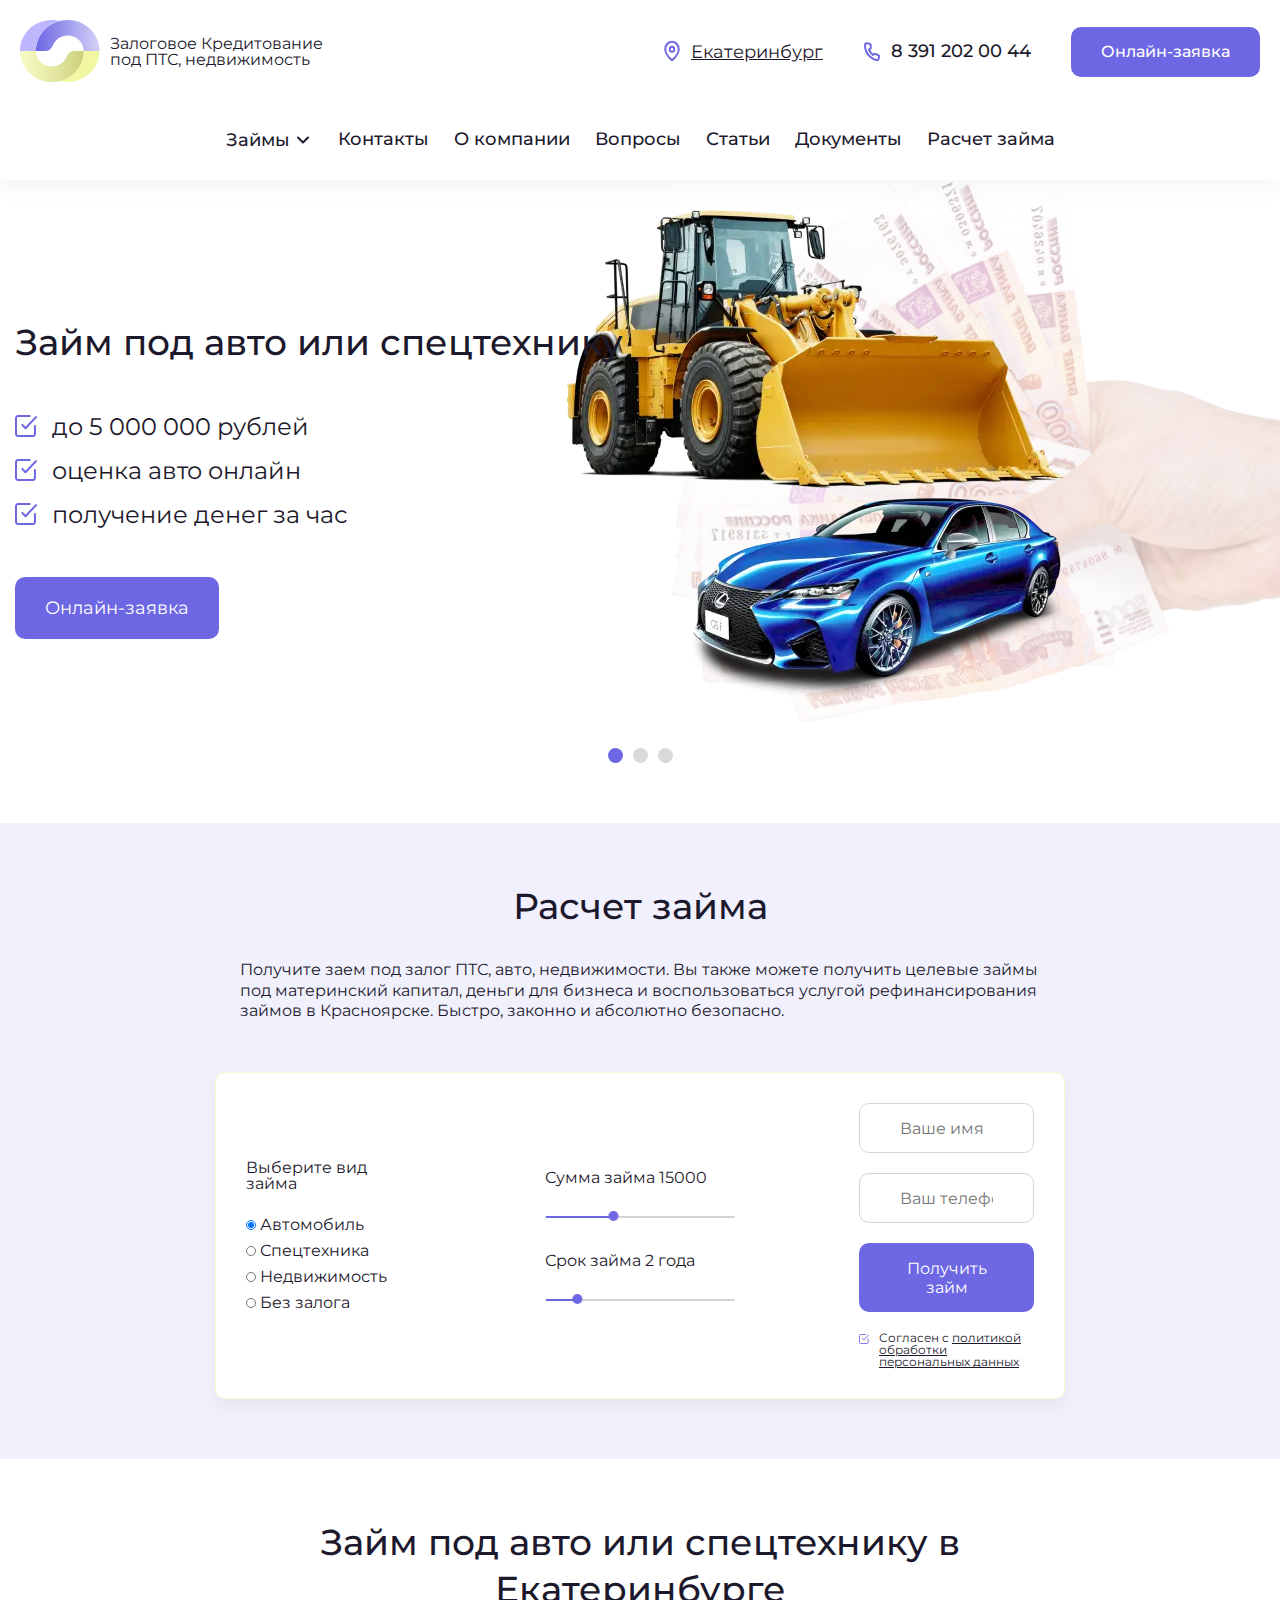
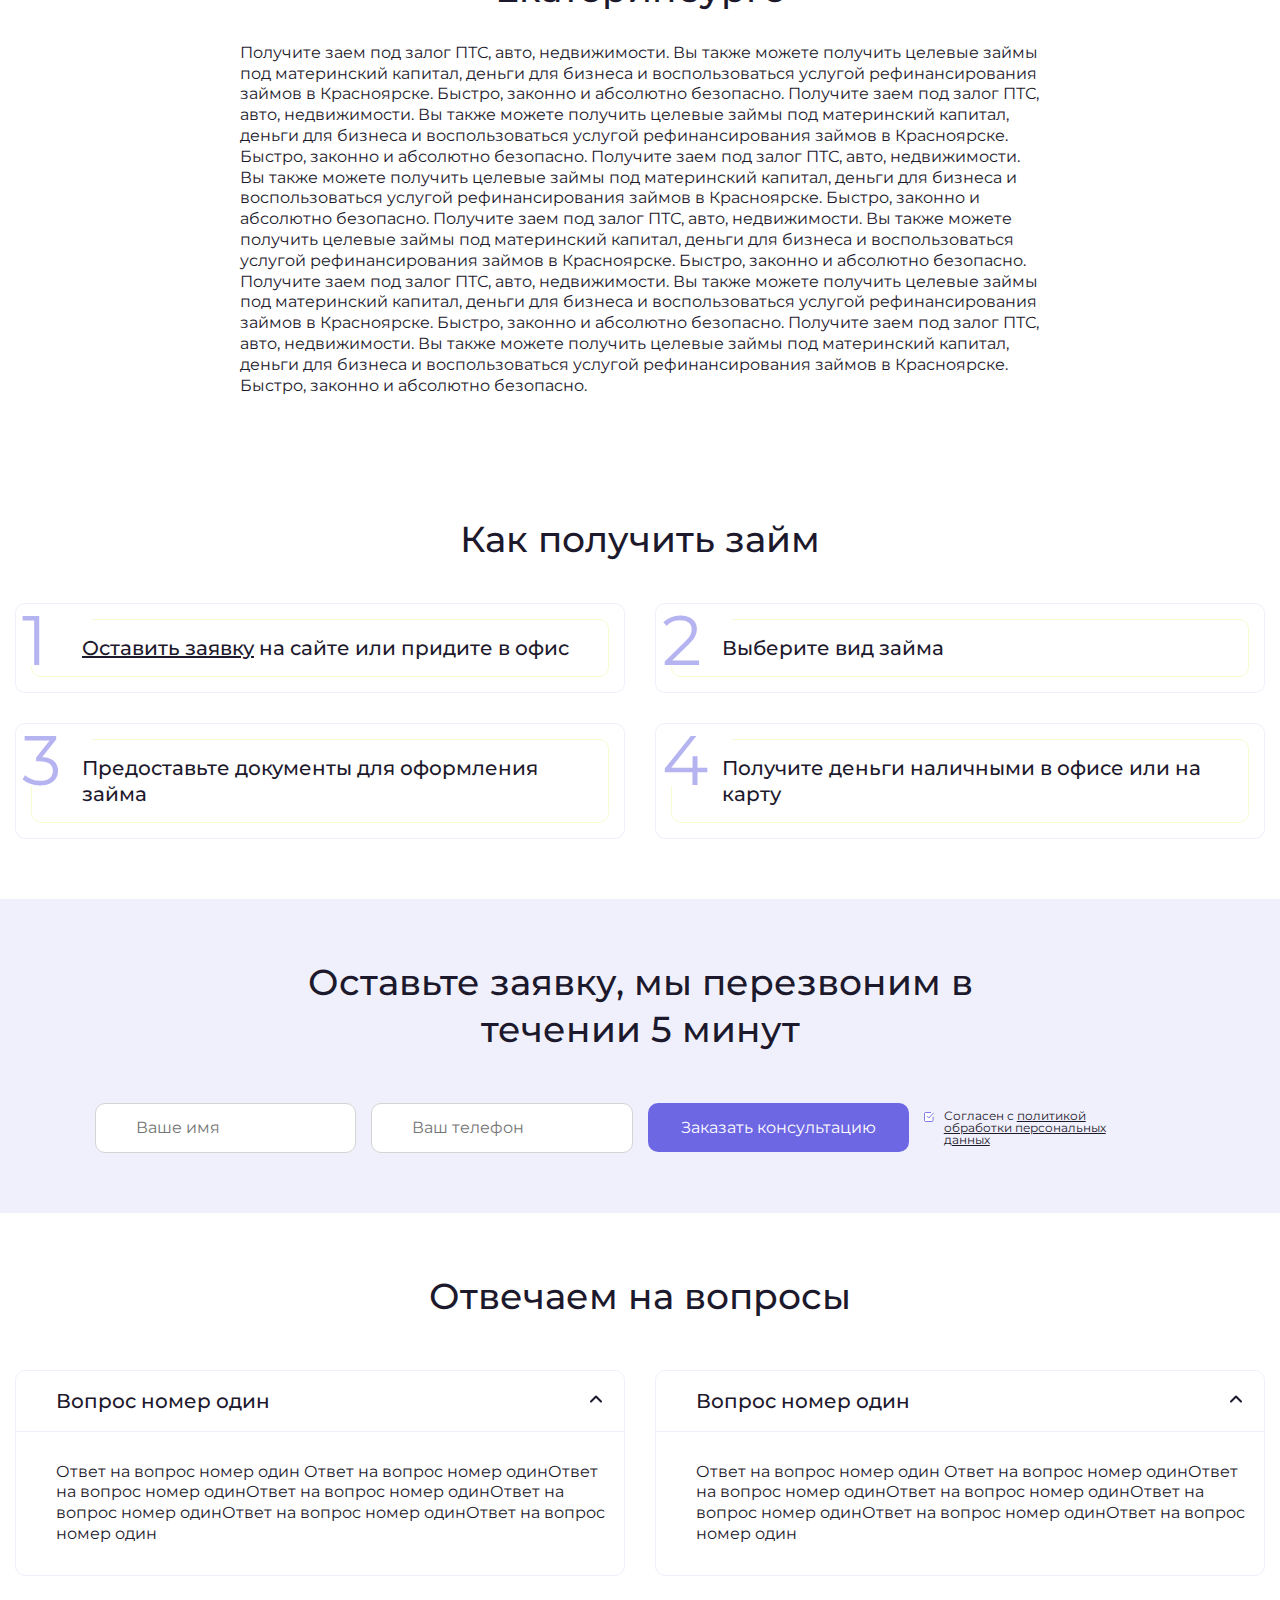
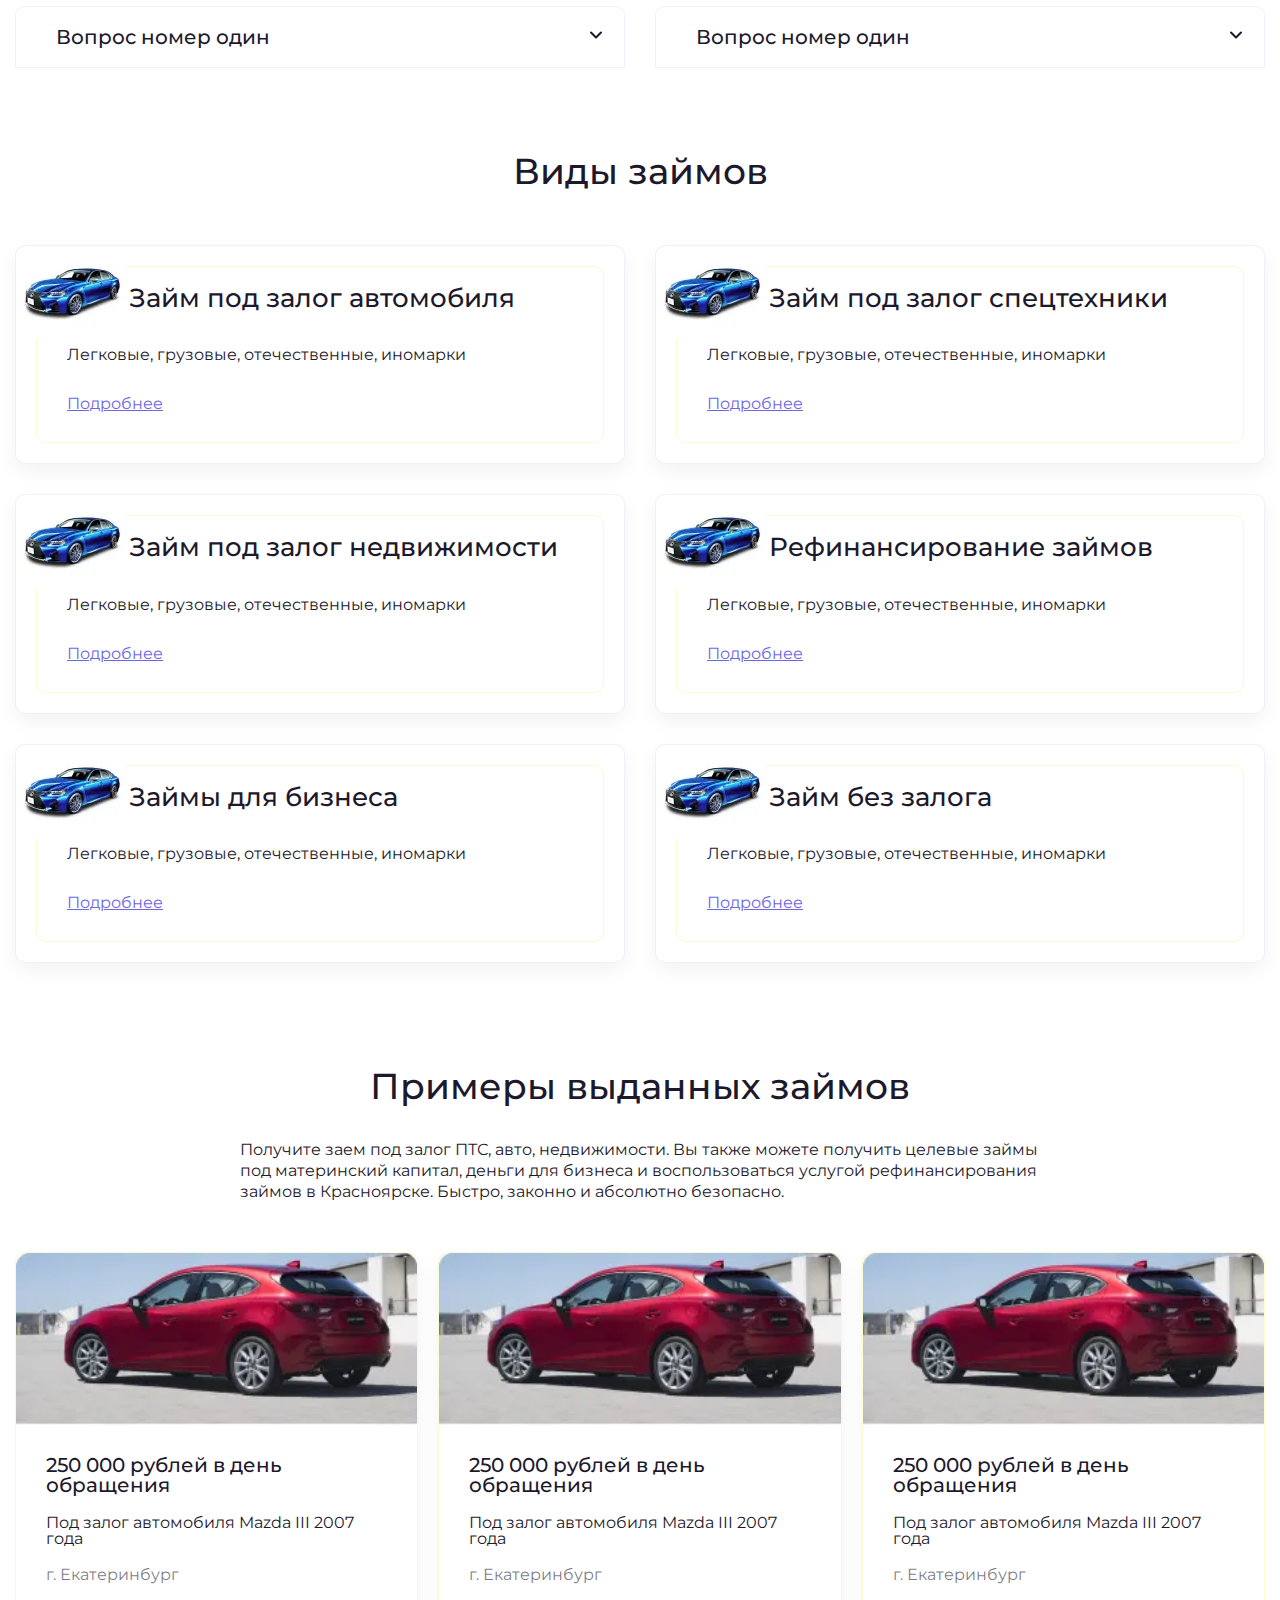
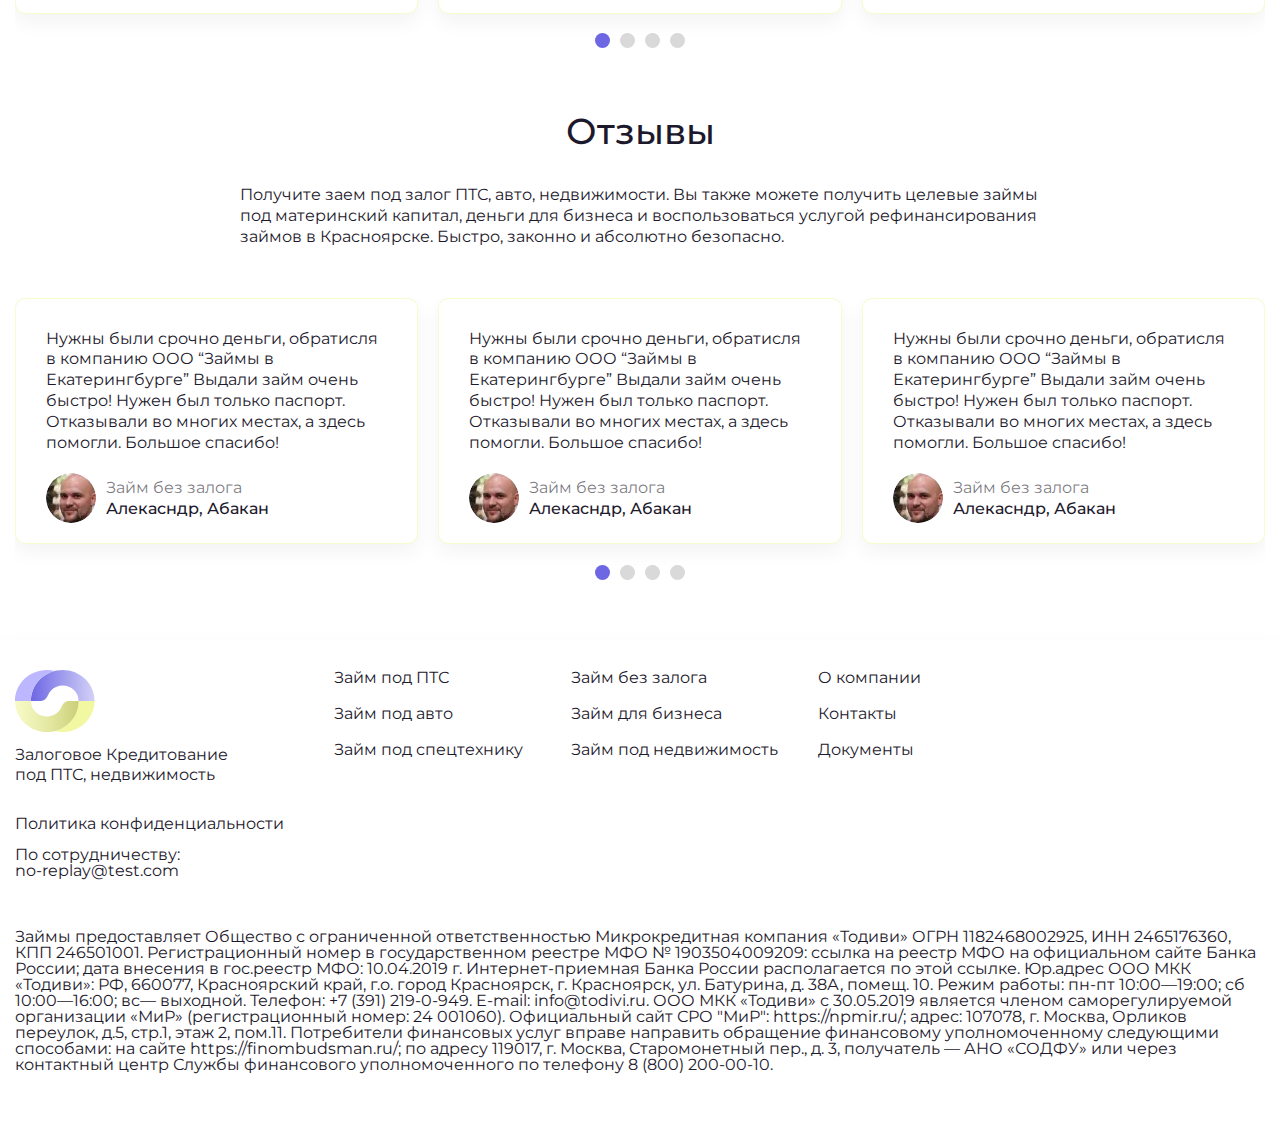
==== index.html @ 008155e6 "Add files via upload" ====
<!DOCTYPE html>
<html lang="ru">

<head>
	<title>Главная</title>
	<meta charset="UTF-8">
	<meta name="format-detection" content="telephone=no">
	<!-- <style>body{opacity: 0;}</style> -->
	<link rel="stylesheet" href="css/style.min.css?_v=20230729155224">
	<link rel="shortcut icon" href="favicon.ico">
	<!-- <meta name="robots" content="noindex, nofollow"> -->
	<meta name="viewport" content="width=device-width, initial-scale=1.0">
</head>

<body>
	<div class="wrapper">
		<header class="header">
			<div class="header__container">
				<div class="header__top top-header">
					<div class="top-header__row">
						<a href="#" class="top-header__logo logo">
							<img src="img/logo.svg" alt="logo">
							<div class="logo__text">
								Залоговое Кредитование под ПТС, недвижимость
							</div>
						</a>
						<div class="top-header__info info-header">
							<div class="info-header__row">
								<button data-da=".menu__body, 991.98, 0" class="info-header__geo">
									Екатеринбург
								</button>
								<a href="tel:+73912020044" class="info-header__tel">8 391 202 00 44</a>
								<a data-da=".menu__body, 991.98, 1" data-goto-header href="#application" class="info-header__btn _scroll btn">
									Онлайн-заявка
								</a>
							</div>
						</div>
						<div class="btn-wrap"><button type="button" class="icon-menu"><span></span></button></div>
					</div>
				</div>
				<nav class="header__bottom bottom-header">
					<div class="bottom-header__menu menu">

						<nav class="menu__body">
							<ul data-spollers="991.98,max" class="menu__list">
								<li class="menu__item menu-item-has-children">
									<a data-spoller href="" class="menu__link">
										Займы
									</a>
									<ul class="sub-menu">
										<li class="menu__item">
											<a href="#" class="menu__link">
												Займ под авто или спецтехнику
											</a>
										</li>
										<li class="menu__item">
											<a href="#" class="menu__link">
												Займ под недвижимость
											</a>
										</li>
										<li class="menu__item">
											<a href="#" class="menu__link">
												Займ без залога
											</a>
										</li>
									</ul>
								</li>

								<li class="menu__item">
									<a href="#" class="menu__link">Контакты</a>
								</li>
								<li class="menu__item">
									<a href="#" class="menu__link">О компании</a>
								</li>
								<li class="menu__item">
									<a href="#" class="menu__link">Вопросы</a>
								</li>
								<li class="menu__item">
									<a href="#" class="menu__link">Статьи</a>
								</li>
								<li class="menu__item">
									<a href="#" class="menu__link">Документы</a>
								</li>
								<li class="menu__item">
									<a href="#" class="menu__link">Расчет займа</a>
								</li>
							</ul>
						</nav>
					</div>
				</nav>
			</div>
		</header>
		<main class="page">
			<section class="page__main-section main-section">
				<div class="main-section__slider swiper">
					<div class="main-section__wrapper swiper-wrapper">
						<div style="background: url(img/main-section/bc.png) right/contain no-repeat;" class="main-section__slide main-slide swiper-slide">
							<div class="main-slide__container">
								<div class="main-slide__row main-slide__row_1">
									<div class="main-slide__content">
										<h1 class="main-slide__title title">
											Займ под авто или спецтехнику
										</h1>
										<ul class="main-slide__list">
											<li class="main-slide__item">до 5 000 000 рублей</li>
											<li class="main-slide__item">оценка авто онлайн</li>
											<li class="main-slide__item">получение денег за час</li>
										</ul>
										<a data-da=".main-slide__row_1, 767.98, last" href="#application" data-goto-header class="main-slide__btn _scroll btn">Онлайн-заявка</a>
									</div>
									<div class="main-slide__images">
										<picture><source srcset="img/main-section/image-01.webp" type="image/webp"><img src="img/main-section/image-01.png" alt="image"></picture>
										<picture><source srcset="img/main-section/image-02.webp" type="image/webp"><img src="img/main-section/image-02.png" alt="image"></picture>
									</div>
								</div>
							</div>
						</div>
						<div style="background: url(img/main-section/bc.png) right/contain no-repeat;" class="main-section__slide main-slide swiper-slide">
							<div class="main-slide__container">
								<div class="main-slide__row main-slide__row_2">
									<div class="main-slide__content">
										<h1 class="main-slide__title title">
											Займ под недвижимость
										</h1>
										<ul class="main-slide__list">
											<li class="main-slide__item">до 5 000 000 рублей</li>
											<li class="main-slide__item">оценка авто онлайн</li>
											<li class="main-slide__item">получение денег за час</li>
										</ul>
										<a data-da=".main-slide__row_2, 767.98, last" href="#" data-goto="#application" class="main-slide__btn btn">Онлайн-заявка</a>
									</div>
									<div class="main-slide__images main-slide__images_one">
										<picture><source srcset="img/main-section/image-03.webp" type="image/webp"><img src="img/main-section/image-03.png" alt="image"></picture>
									</div>
								</div>
							</div>
						</div>
						<div class="main-section__slide main-slide main-slide_right swiper-slide">
							<div class="main-slide__container">
								<div class="main-slide__row main-slide__row_3">
									<div class="main-slide__content">
										<h1 class="main-slide__title title">
											Займ без залога
										</h1>
										<ul class="main-slide__list">
											<li class="main-slide__item">до 5 000 000 рублей</li>
											<li class="main-slide__item">оценка авто онлайн</li>
											<li class="main-slide__item">получение денег за час</li>
										</ul>
										<a data-da=".main-slide__row_3, 767.98, last" href="#" data-goto="#application" class="main-slide__btn btn">Онлайн-заявка</a>
									</div>
									<div class="main-slide__images ">
										<picture><source srcset="img/main-section/image-04.webp" type="image/webp"><img src="img/main-section/image-04.png" alt="image"></picture>
									</div>
								</div>
							</div>
						</div>
					</div>
					<div class="main-section__pagination pagination"></div>
				</div>

			</section>
			<section class="page__calculation calculation">
				<div class="calculation__container">
					<div class="calculation__body">
						<div class="calculation__content">
							<h2 class="calculation__title title">
								Расчет займа
							</h2>
							<div class="calculation__text text">
								Получите заем под залог ПТС, авто, недвижимости. Вы также можете получить
								целевые займы
								под материнский капитал, деньги для бизнеса и воспользоваться услугой
								рефинансирования займов в Красноярске. Быстро,
								законно и абсолютно безопасно.
							</div>
						</div>
						<form class="calculation__form form-calculation">
							<div class="form-calculation__row">
								<div class="form-calculation__item">
									<div class="form-calculation__title">
										Выберите вид займа
									</div>
									<div class="form-calculation__checkboxes">
										<div class="checkbox">
											<input checked id="c_1" data-error="Ошибка" class="checkbox__input" type="radio" value="1" name="type">
											<label for="c_1" class="checkbox__label"><span class="checkbox__text">Автомобиль</span></label>
										</div>
										<div class="checkbox">
											<input id="c_2" data-error="Ошибка" class="checkbox__input" type="radio" value="1" name="type">
											<label for="c_2" class="checkbox__label"><span class="checkbox__text">Спецтехника</span></label>
										</div>
										<div class="checkbox">
											<input id="c_3" data-error="Ошибка" class="checkbox__input" type="radio" value="1" name="type">
											<label for="c_3" class="checkbox__label"><span class="checkbox__text">Недвижимость</span></label>
										</div>
										<div class="checkbox">
											<input id="c_4" data-error="Ошибка" class="checkbox__input" type="radio" value="1" name="type">
											<label for="c_4" class="checkbox__label"><span class="checkbox__text">Без залога</span></label>
										</div>
									</div>
								</div>
								<div class="form-calculation__item range-items">
									<div class="range-items__item">
										<div class="range-items__title">
											<span>Сумма займа</span>
											<span class="_sum-count">15 000</span>
											<input type="hidden" id="input-sum" name="sum">
										</div>
										<div class="range-items__range _sum range"></div>
									</div>
									<div class="range-items__item">
										<div class="range-items__title">
											<span>Срок займа</span>
											<span class="_time-count">2 года</span>
											<input type="hidden" id="input-time" name="time">
										</div>
										<div class="range-items__range _time range"></div>
									</div>

								</div>
								<div class="form-calculation__item calculation-inputs">
									<input autocomplete="off" type="text" name="form[]" data-error="Ошибка" placeholder="Ваше имя" class="input">
									<input autocomplete="off" type="text" name="form[]" data-error="Ошибка" placeholder="Ваш телефон" class="input input_tel">
									<button class="calculation-inputs__btn btn">Получить займ</button>
									<div class="calculation-inputs__privacy">
										<div class="checkbox">
											<input id="c_5" data-error="Ошибка" class="checkbox__input" type="checkbox" checked value="1" name="form[]">
											<label for="c_5" class="checkbox__label"><span class="checkbox__text">Согласен с <a href="#">политикой
														обработки персональных данных</a></span></label>
										</div>
									</div>
								</div>
							</div>
						</form>
					</div>
				</div>
			</section>
			<section class="page__section-text text-section">
				<div class="text-section__container">
					<div class="text-section__body">
						<h2 class="text-section__title title">
							Займ под авто или спецтехнику в Екатеринбурге
						</h2>
						<div class="text-section__text text">
							Получите заем под залог ПТС, авто, недвижимости. Вы также можете получить целевые
							займы
							под материнский капитал, деньги для бизнеса и воспользоваться услугой
							рефинансирования займов в Красноярске. Быстро,
							законно и абсолютно безопасно.
							Получите заем под залог ПТС, авто, недвижимости. Вы также можете получить целевые
							займы
							под материнский капитал, деньги для бизнеса и воспользоваться услугой
							рефинансирования займов в Красноярске. Быстро,
							законно и абсолютно безопасно.
							Получите заем под залог ПТС, авто, недвижимости. Вы также можете получить целевые
							займы
							под материнский капитал, деньги для бизнеса и воспользоваться услугой
							рефинансирования займов в Красноярске. Быстро,
							законно и абсолютно безопасно.
							Получите заем под залог ПТС, авто, недвижимости. Вы также можете получить целевые
							займы
							под материнский капитал, деньги для бизнеса и воспользоваться услугой
							рефинансирования займов в Красноярске. Быстро,
							законно и абсолютно безопасно.
							Получите заем под залог ПТС, авто, недвижимости. Вы также можете получить целевые
							займы
							под материнский капитал, деньги для бизнеса и воспользоваться услугой
							рефинансирования займов в Красноярске. Быстро,
							законно и абсолютно безопасно.
							Получите заем под залог ПТС, авто, недвижимости. Вы также можете получить целевые
							займы
							под материнский капитал, деньги для бизнеса и воспользоваться услугой
							рефинансирования займов в Красноярске. Быстро,
							законно и абсолютно безопасно.
						</div>
					</div>
				</div>
			</section>
			<section class="page__how how">
				<div class="how__container">
					<h2 class="how__title title">
						Как получить займ
					</h2>
					<div class="how__row">
						<div class="how__item item-how">
							<div class="item-how__row">
								<div class="item-how__num">1</div>
								<div class="item-how__text">
									<a href="#">Оставить заявку</a>
									на сайте или придите в офис
								</div>
							</div>
						</div>
						<div class="how__item item-how">
							<div class="item-how__row">
								<div class="item-how__num">2</div>
								<div class="item-how__text">
									Выберите
									вид займа
								</div>
							</div>
						</div>
						<div class="how__item item-how">
							<div class="item-how__row">
								<div class="item-how__num">3</div>
								<div class="item-how__text">
									Предоставьте документы для оформления займа
								</div>
							</div>
						</div>
						<div class="how__item item-how">
							<div class="item-how__row">
								<div class="item-how__num">4</div>
								<div class="item-how__text">
									Получите деньги наличными в офисе или на карту
								</div>
							</div>
						</div>
					</div>
				</div>
			</section>
			<section id="application" class="page__application application">
				<div class="application__container">
					<div class="application__body">
						<h2 class="application__title title">
							Оставьте заявку, мы перезвоним в течении 5 минут
						</h2>
						<form action="#" class="application__form">
							<div class="application__row">
								<input autocomplete="off" type="text" name="form[]" data-error="Ошибка" placeholder="Ваше имя" class="input">
								<input autocomplete="off" type="text" name="form[]" data-error="Ошибка" placeholder="Ваш телефон" class="input input_tel">
								<button class="application__btn btn">
									Заказать консультацию
								</button>
								<div class="application__privacy">
									<div class="checkbox">
										<input checked id="c_6" data-error="Ошибка" class="checkbox__input" type="checkbox" value="1" name="form[]">
										<label for="c_6" class="checkbox__label"><span class="checkbox__text">Согласен с <a href="#">политикой
													обработки персональных данных</a></span></label>
									</div>

								</div>
							</div>
						</form>
					</div>
				</div>
			</section>
			<section class="page__quesions quesions">
				<div class="quesions__container">
					<h2 class="quesions__title title">
						Отвечаем на вопросы
					</h2>
					<div data-spollers class="spollers">
						<div class="spollers__item">
							<button type="button" data-spoller class="spollers__title _spoller-active">
								Вопрос номер один
							</button>
							<div class="spollers__body text">
								Ответ на вопрос номер один Ответ на вопрос номер одинОтвет на вопрос номер одинОтвет на вопрос номер одинОтвет на вопрос
								номер одинОтвет на вопрос номер одинОтвет на вопрос номер один
							</div>
						</div>
						<div class="spollers__item">
							<button type="button" data-spoller class="spollers__title _spoller-active">
								Вопрос номер один
							</button>
							<div class="spollers__body text">
								Ответ на вопрос номер один Ответ на вопрос номер одинОтвет на вопрос номер одинОтвет на вопрос номер одинОтвет
								на вопрос
								номер одинОтвет на вопрос номер одинОтвет на вопрос номер один
							</div>
						</div>
						<div class="spollers__item">
							<button type="button" data-spoller class="spollers__title">
								Вопрос номер один
							</button>
							<div class="spollers__body text">
								Ответ на вопрос номер один Ответ на вопрос номер одинОтвет на вопрос номер одинОтвет на вопрос номер одинОтвет
								на вопрос
								номер одинОтвет на вопрос номер одинОтвет на вопрос номер один
							</div>
						</div>
						<div class="spollers__item">
							<button type="button" data-spoller class="spollers__title">
								Вопрос номер один
							</button>
							<div class="spollers__body text">
								Ответ на вопрос номер один Ответ на вопрос номер одинОтвет на вопрос номер одинОтвет на вопрос номер одинОтвет
								на вопрос
								номер одинОтвет на вопрос номер одинОтвет на вопрос номер один
							</div>
						</div>
					</div>
				</div>
			</section>
			<section class="page__section-types types-section">
				<div class="types-section__container">
					<h2 class="types-section__title title">
						Виды займов
					</h2>
					<div class="types-section__grid">
						<div class="types-section__item item-type">
							<div class="item-type__body">
								<div class="item-type__top">
									<div class="item-type__row">
										<div class="item-type__image">
											<picture><source srcset="img/types/image-01.webp" type="image/webp"><img src="img/types/image-01.png" alt="image"></picture>
										</div>
										<h4 class="item-type__title">
											Займ под залог автомобиля
										</h4>
									</div>
								</div>
								<div class="item-type__text text">
									Легковые, грузовые,
									отечественные, иномарки
								</div>
								<a href="#" class="item-type__link">
									Подробнее
								</a>
							</div>
						</div>
						<div class="types-section__item item-type">
							<div class="item-type__body">
								<div class="item-type__top">
									<div class="item-type__row">
										<div class="item-type__image">
											<picture><source srcset="img/types/image-01.webp" type="image/webp"><img src="img/types/image-01.png" alt="image"></picture>
										</div>
										<h4 class="item-type__title">
											Займ под залог спецтехники
										</h4>
									</div>
								</div>
								<div class="item-type__text text">
									Легковые, грузовые,
									отечественные, иномарки
								</div>
								<a href="#" class="item-type__link">
									Подробнее
								</a>
							</div>
						</div>
						<div class="types-section__item item-type">
							<div class="item-type__body">
								<div class="item-type__top">
									<div class="item-type__row">
										<div class="item-type__image">
											<picture><source srcset="img/types/image-01.webp" type="image/webp"><img src="img/types/image-01.png" alt="image"></picture>
										</div>
										<h4 class="item-type__title">
											Займ под залог недвижимости
										</h4>
									</div>
								</div>
								<div class="item-type__text text">
									Легковые, грузовые,
									отечественные, иномарки
								</div>
								<a href="#" class="item-type__link">
									Подробнее
								</a>
							</div>
						</div>
						<div class="types-section__item item-type">
							<div class="item-type__body">
								<div class="item-type__top">
									<div class="item-type__row">
										<div class="item-type__image">
											<picture><source srcset="img/types/image-01.webp" type="image/webp"><img src="img/types/image-01.png" alt="image"></picture>
										</div>
										<h4 class="item-type__title">
											Рефинансирование займов
										</h4>
									</div>
								</div>
								<div class="item-type__text text">
									Легковые, грузовые,
									отечественные, иномарки
								</div>
								<a href="#" class="item-type__link">
									Подробнее
								</a>
							</div>
						</div>
						<div class="types-section__item item-type">
							<div class="item-type__body">
								<div class="item-type__top">
									<div class="item-type__row">
										<div class="item-type__image">
											<picture><source srcset="img/types/image-01.webp" type="image/webp"><img src="img/types/image-01.png" alt="image"></picture>
										</div>
										<h4 class="item-type__title">
											Займы для бизнеса
										</h4>
									</div>
								</div>
								<div class="item-type__text text">
									Легковые, грузовые,
									отечественные, иномарки
								</div>
								<a href="#" class="item-type__link">
									Подробнее
								</a>
							</div>
						</div>
						<div class="types-section__item item-type">
							<div class="item-type__body">
								<div class="item-type__top">
									<div class="item-type__row">
										<div class="item-type__image">
											<picture><source srcset="img/types/image-01.webp" type="image/webp"><img src="img/types/image-01.png" alt="image"></picture>
										</div>
										<h4 class="item-type__title">
											Займ без залога
										</h4>
									</div>
								</div>
								<div class="item-type__text text">
									Легковые, грузовые,
									отечественные, иномарки
								</div>

								<a href="#" class="item-type__link">
									Подробнее
								</a>
							</div>
						</div>

					</div>
				</div>
			</section>
			<section class="page__loans loans">
				<div class="loans__container">
					<div class="loans__text-block">
						<h2 class="loans__title title">Примеры выданных займов</h2>
						<div class="loans__text text">
							Получите заем под залог ПТС, авто, недвижимости. Вы также можете получить целевые займы
							под материнский капитал, деньги для бизнеса и воспользоваться услугой рефинансирования займов в Красноярске. Быстро,
							законно и абсолютно безопасно.
						</div>
					</div>
					<div class="loans__slider swiper">
						<div class="loans__wrapper swiper-wrapper">
							<div class="loans__slide slide-loans swiper-slide">
								<div class="slide-loans__image-ibg">
									<picture><source srcset="img/loans/image-01.webp" type="image/webp"><img src="img/loans/image-01.jpg" alt="image"></picture>
								</div>
								<div class="slide-loans__content">
									<h4 class="slide-loans__title">
										250 000 рублей
										в день обращения
									</h4>
									<div class="slide-loans__text">
										Под залог автомобиля Mazda III 2007 года
									</div>
									<div class="slide-loans__city">
										г. Екатеринбург
									</div>
								</div>
							</div>
							<div class="loans__slide slide-loans swiper-slide">
								<div class="slide-loans__image-ibg">
									<picture><source srcset="img/loans/image-01.webp" type="image/webp"><img src="img/loans/image-01.jpg" alt="image"></picture>
								</div>
								<div class="slide-loans__content">
									<h4 class="slide-loans__title">
										250 000 рублей
										в день обращения
									</h4>
									<div class="slide-loans__text">
										Под залог автомобиля Mazda III 2007 года
									</div>
									<div class="slide-loans__city">
										г. Екатеринбург
									</div>
								</div>
							</div>
							<div class="loans__slide slide-loans swiper-slide">
								<div class="slide-loans__image-ibg">
									<picture><source srcset="img/loans/image-01.webp" type="image/webp"><img src="img/loans/image-01.jpg" alt="image"></picture>
								</div>
								<div class="slide-loans__content">
									<h4 class="slide-loans__title">
										250 000 рублей
										в день обращения
									</h4>
									<div class="slide-loans__text">
										Под залог автомобиля Mazda III 2007 года
									</div>
									<div class="slide-loans__city">
										г. Екатеринбург
									</div>
								</div>
							</div>
							<div class="loans__slide slide-loans swiper-slide">
								<div class="slide-loans__image-ibg">
									<picture><source srcset="img/loans/image-01.webp" type="image/webp"><img src="img/loans/image-01.jpg" alt="image"></picture>
								</div>
								<div class="slide-loans__content">
									<h4 class="slide-loans__title">
										250 000 рублей
										в день обращения
									</h4>
									<div class="slide-loans__text">
										Под залог автомобиля Mazda III 2007 года
									</div>
									<div class="slide-loans__city">
										г. Екатеринбург
									</div>
								</div>
							</div>
							<div class="loans__slide slide-loans swiper-slide">
								<div class="slide-loans__image-ibg">
									<picture><source srcset="img/loans/image-01.webp" type="image/webp"><img src="img/loans/image-01.jpg" alt="image"></picture>
								</div>
								<div class="slide-loans__content">
									<h4 class="slide-loans__title">
										250 000 рублей
										в день обращения
									</h4>
									<div class="slide-loans__text">
										Под залог автомобиля Mazda III 2007 года
									</div>
									<div class="slide-loans__city">
										г. Екатеринбург
									</div>
								</div>
							</div>
							<div class="loans__slide slide-loans swiper-slide">
								<div class="slide-loans__image-ibg">
									<picture><source srcset="img/loans/image-01.webp" type="image/webp"><img src="img/loans/image-01.jpg" alt="image"></picture>
								</div>
								<div class="slide-loans__content">
									<h4 class="slide-loans__title">
										250 000 рублей
										в день обращения
									</h4>
									<div class="slide-loans__text">
										Под залог автомобиля Mazda III 2007 года
									</div>
									<div class="slide-loans__city">
										г. Екатеринбург
									</div>
								</div>
							</div>
						</div>

						<div class="loans__pagination pagination"></div>
					</div>
				</div>
			</section>
			<section class="page__loans loans">
				<div class="loans__container">
					<div class="loans__text-block">
						<h2 class="loans__title title">Отзывы</h2>
						<div class="loans__text text">
							Получите заем под залог ПТС, авто, недвижимости. Вы также можете получить целевые займы
							под материнский капитал, деньги для бизнеса и воспользоваться услугой рефинансирования займов в Красноярске. Быстро,
							законно и абсолютно безопасно.
						</div>
					</div>
					<div class="reviews__slider swiper">
						<div class="reviews___wrapper swiper-wrapper">
							<div class="reviews___slide slide-reviews swiper-slide">
								<div class="slide-reviews__text text">
									Нужны были срочно деньги, обратисля в компанию ООО “Займы в Екатерингбурге” Выдали займ очень быстро!
									Нужен был только паспорт. Отказывали во многих местах, а здесь помогли. Большое спасибо!
								</div>
								<div class="slide-reviews__row">
									<div class="slide-reviews__image">
										<picture><source srcset="img/reviews/image-01.webp" type="image/webp"><img src="img/reviews/image-01.jpg" alt="image"></picture>
									</div>
									<div class="slide-reviews__info">
										<div class="slide-reviews__subtitle">
											Займ без залога
										</div>
										<div class="slide-reviews__name">
											Алекасндр, Абакан
										</div>
									</div>
								</div>
							</div>
							<div class="reviews___slide slide-reviews swiper-slide">
								<div class="slide-reviews__text text">
									Нужны были срочно деньги, обратисля в компанию ООО “Займы в Екатерингбурге” Выдали займ очень быстро!
									Нужен был только паспорт. Отказывали во многих местах, а здесь помогли. Большое спасибо!
								</div>
								<div class="slide-reviews__row">
									<div class="slide-reviews__image">
										<picture><source srcset="img/reviews/image-01.webp" type="image/webp"><img src="img/reviews/image-01.jpg" alt="image"></picture>
									</div>
									<div class="slide-reviews__info">
										<div class="slide-reviews__subtitle">
											Займ без залога
										</div>
										<div class="slide-reviews__name">
											Алекасндр, Абакан
										</div>
									</div>
								</div>
							</div>
							<div class="reviews___slide slide-reviews swiper-slide">
								<div class="slide-reviews__text text">
									Нужны были срочно деньги, обратисля в компанию ООО “Займы в Екатерингбурге” Выдали займ очень быстро!
									Нужен был только паспорт. Отказывали во многих местах, а здесь помогли. Большое спасибо!
								</div>
								<div class="slide-reviews__row">
									<div class="slide-reviews__image">
										<picture><source srcset="img/reviews/image-01.webp" type="image/webp"><img src="img/reviews/image-01.jpg" alt="image"></picture>
									</div>
									<div class="slide-reviews__info">
										<div class="slide-reviews__subtitle">
											Займ без залога
										</div>
										<div class="slide-reviews__name">
											Алекасндр, Абакан
										</div>
									</div>
								</div>
							</div>
							<div class="reviews___slide slide-reviews swiper-slide">
								<div class="slide-reviews__text text">
									Нужны были срочно деньги, обратисля в компанию ООО “Займы в Екатерингбурге” Выдали займ очень быстро!
									Нужен был только паспорт. Отказывали во многих местах, а здесь помогли. Большое спасибо!
								</div>
								<div class="slide-reviews__row">
									<div class="slide-reviews__image">
										<picture><source srcset="img/reviews/image-01.webp" type="image/webp"><img src="img/reviews/image-01.jpg" alt="image"></picture>
									</div>
									<div class="slide-reviews__info">
										<div class="slide-reviews__subtitle">
											Займ без залога
										</div>
										<div class="slide-reviews__name">
											Алекасндр, Абакан
										</div>
									</div>
								</div>
							</div>
							<div class="reviews___slide slide-reviews swiper-slide">
								<div class="slide-reviews__text text">
									Нужны были срочно деньги, обратисля в компанию ООО “Займы в Екатерингбурге” Выдали займ очень быстро!
									Нужен был только паспорт. Отказывали во многих местах, а здесь помогли. Большое спасибо!
								</div>
								<div class="slide-reviews__row">
									<div class="slide-reviews__image">
										<picture><source srcset="img/reviews/image-01.webp" type="image/webp"><img src="img/reviews/image-01.jpg" alt="image"></picture>
									</div>
									<div class="slide-reviews__info">
										<div class="slide-reviews__subtitle">
											Займ без залога
										</div>
										<div class="slide-reviews__name">
											Алекасндр, Абакан
										</div>
									</div>
								</div>
							</div>
							<div class="reviews___slide slide-reviews swiper-slide">
								<div class="slide-reviews__text text">
									Нужны были срочно деньги, обратисля в компанию ООО “Займы в Екатерингбурге” Выдали займ очень быстро!
									Нужен был только паспорт. Отказывали во многих местах, а здесь помогли. Большое спасибо!
								</div>
								<div class="slide-reviews__row">
									<div class="slide-reviews__image">
										<picture><source srcset="img/reviews/image-01.webp" type="image/webp"><img src="img/reviews/image-01.jpg" alt="image"></picture>
									</div>
									<div class="slide-reviews__info">
										<div class="slide-reviews__subtitle">
											Займ без залога
										</div>
										<div class="slide-reviews__name">
											Алекасндр, Абакан
										</div>
									</div>
								</div>
							</div>
						</div>

						<div class="reviews___pagination pagination"></div>
					</div>
				</div>
			</section>
		</main>
		<footer class="footer">
			<div class="footer__container">
				<div class="footer__row">
					<div class="footer__item info-footer">
						<div class="info-footer__row">
							<a href="#" class="info-footer__logo logo">
								<img src="img/logo.svg" alt="logo">
							</a>
							<div class="info-footer__title">
								Залоговое Кредитование под ПТС, недвижимость
							</div>
						</div>
						<div data-da=".footer-menu-block, 479.98,last" class="info-footer__content">
							<a href="#" class="info-footer__policy">
								Политика конфиденциальности
							</a>
							<div class="info-footer__cooperation">
								<span>
									По сотрудничеству:
								</span>
								<a href="mailto:no-replay@test.com">no-replay@test.com</a>
							</div>
						</div>
					</div>
					<div class="footer__item footer-menu-block">
						<nav class="footer-menu-block__top">
							<ul class="footer-menu-block__menu">
								<li class="footer-menu-block__item">
									<a href="#" class="footer-menu-block__link">Займ под ПТС</a>
								</li>
								<li class="footer-menu-block__item">
									<a href="#" class="footer-menu-block__link">Займ без залога</a>
								</li>
								<li class="footer-menu-block__item">
									<a href="#" class="footer-menu-block__link">Займ под авто</a>
								</li>
								<li class="footer-menu-block__item">
									<a href="#" class="footer-menu-block__link">Займ для бизнеса</a>
								</li>
								<li class="footer-menu-block__item">
									<a href="#" class="footer-menu-block__link">Займ под спецтехнику</a>
								</li>
								<li class="footer-menu-block__item">
									<a href="#" class="footer-menu-block__link">Займ под недвижимость</a>
								</li>
							</ul>
						</nav>
						<nav class="footer-menu-block__bottom">
							<ul class="footer-menu-block__list">
								<li class="footer-menu-block__item">
									<a href="#" class="footer-menu-block__link">О компании</a>
								</li>
								<li class="footer-menu-block__item">
									<a href="#" class="footer-menu-block__link">Контакты</a>
								</li>
								<li class="footer-menu-block__item">
									<a href="#" class="footer-menu-block__link">Документы</a>
								</li>
							</ul>
						</nav>
					</div>
					<div class="footer__text text-footer">
						Займы предоставляет Общество с ограниченной ответственностью Микрокредитная компания «Тодиви» ОГРН 1182468002925, ИНН
						2465176360, КПП 246501001. Регистрационный номер в государственном <a href="#">реестре МФО</a> № 1903504009209: ссылка на реестр МФО на
						официальном сайте <a href="#">Банка России</a>; дата внесения в гос.реестр МФО: 10.04.2019 г. Интернет-приемная Банка России
						располагается по <a href="#">этой</a> ссылке.
						Юр.адрес ООО МКК «Тодиви»: РФ, 660077, Красноярский край, г.о. город Красноярск, г. Красноярск, ул. Батурина, д. 38А,
						помещ. 10. Режим работы: пн-пт 10:00—19:00; сб 10:00—16:00; вс— выходной. Телефон: +7 (391) 219-0-949. E-mail:
						info@todivi.ru.
						ООО МКК «Тодиви» с 30.05.2019 является членом саморегулируемой организации «МиР» (регистрационный номер: 24 001060).
						Официальный сайт СРО "МиР": <a href="#">https://npmir.ru/</a>; адрес: 107078, г. Москва, Орликов переулок, д.5, стр.1, этаж 2, пом.11.
						Потребители финансовых услуг вправе направить обращение финансовому уполномоченному следующими способами: на сайте
						<a href="#">https://finombudsman.ru/</a>; по адресу 119017, г. Москва, Старомонетный пер., д. 3, получатель — АНО «СОДФУ» или через
						контактный центр Службы финансового уполномоченного по телефону 8 (800) 200-00-10.
					</div>
				</div>
			</div>
		</footer>
	</div>
	<!-- 
<div id="popup" aria-hidden="true" class="popup">
	<div class="popup__wrapper">
		<div class="popup__content">
			<button data-close type="button" class="popup__close">Закрыть</button>
			<div class="popup__text">
			</div>
		</div>
	</div>
</div>
 -->

	<script src="js/app.min.js?_v=20230729155224"></script>
</body>

</html>
---- css/style.min.css ----
@charset "UTF-8";@font-face{font-family:Inter;font-display:swap;src:url(../fonts/Inter-Regular.woff2) format("woff2"),url(../fonts/Inter-Regular.woff) format("woff");font-weight:400;font-style:normal}@font-face{font-family:Montserrat;font-display:swap;src:url(../fonts/Montserrat-Regular.woff2) format("woff2"),url(../fonts/Montserrat-Regular.woff) format("woff");font-weight:400;font-style:normal}@font-face{font-family:Montserrat;font-display:swap;src:url(../fonts/Montserrat-Medium.woff2) format("woff2"),url(../fonts/Montserrat-Medium.woff) format("woff");font-weight:500;font-style:normal}*{padding:0;margin:0;border:0}*,:after,:before{-webkit-box-sizing:border-box;box-sizing:border-box}body,html{height:100%;min-width:320px}body{color:#1d192c;line-height:1;font-family:Montserrat;font-size:1rem;-ms-text-size-adjust:100%;-moz-text-size-adjust:100%;-webkit-text-size-adjust:100%;-webkit-font-smoothing:antialiased;-moz-osx-font-smoothing:grayscale}button,input,textarea{font-family:Montserrat;font-size:inherit}button{cursor:pointer;color:inherit;background-color:inherit}a{color:inherit}a:link,a:visited{text-decoration:none}a:hover{text-decoration:none}ul li{list-style:none}img{vertical-align:top}h1,h2,h3,h4,h5,h6{font-weight:inherit;font-size:inherit}html{-webkit-transition:.3s;transition:.3s}.lock body{overflow:hidden;-ms-touch-action:none;touch-action:none}.wrapper{min-height:100%;display:-webkit-box;display:-ms-flexbox;display:flex;-webkit-box-orient:vertical;-webkit-box-direction:normal;-ms-flex-direction:column;flex-direction:column;overflow:hidden}.wrapper>main{-webkit-box-flex:1;-ms-flex:1 1 auto;flex:1 1 auto}.wrapper>*{min-width:0}[class*=__container]{max-width:80.625rem;-webkit-box-sizing:content-box;box-sizing:content-box;margin:0 auto;padding:0 .9375rem}input[type=email],input[type=tel],input[type=text],textarea{-webkit-appearance:none;-moz-appearance:none;appearance:none}.input{width:100%;display:block;padding:14.5px 40px;border-radius:10px;border:1px solid #d4d4d4;background:#fff}textarea.input{resize:none;padding:0 0}.noUi-target,.noUi-target *{-webkit-touch-callout:none;-webkit-tap-highlight-color:transparent;-webkit-user-select:none;-ms-touch-action:none;touch-action:none;-ms-user-select:none;-moz-user-select:none;user-select:none;-webkit-box-sizing:border-box;box-sizing:border-box}.noUi-target{position:relative}.noUi-base,.noUi-connects{width:100%;height:100%;position:relative;z-index:1}.noUi-connects{z-index:0;height:2px}.noUi-connect,.noUi-origin{will-change:transform;position:absolute;z-index:1;top:-1px;right:0;height:100%;width:100%;-ms-transform-origin:0 0;-webkit-transform-origin:0 0;-webkit-transform-style:preserve-3d;transform-origin:0 0;-webkit-transform-style:flat;transform-style:flat}.noUi-txt-dir-rtl.noUi-horizontal .noUi-origin{left:0;right:auto}.noUi-vertical .noUi-origin{top:-100%;width:0}.noUi-horizontal .noUi-origin{height:0}.noUi-handle{-webkit-backface-visibility:hidden;backface-visibility:hidden;position:absolute}.noUi-touch-area{height:100%;width:100%}.noUi-state-tap .noUi-connect,.noUi-state-tap .noUi-origin{-webkit-transition:-webkit-transform .3s;transition:-webkit-transform .3s;transition:transform .3s;transition:transform .3s,-webkit-transform .3s}.noUi-state-drag *{cursor:inherit!important}.noUi-horizontal{height:18px}.noUi-horizontal .noUi-handle{width:10px;height:10px;border-radius:50%;right:-5px;top:-5px;background-color:#6d67e4}.noUi-vertical{width:18px}.noUi-target{background:#fafafa;border-radius:4px;border:1px solid #d3d3d3;-webkit-box-shadow:inset 0 1px 1px #f0f0f0,0 3px 6px -5px #bbb;box-shadow:inset 0 1px 1px #f0f0f0,0 3px 6px -5px #bbb}.noUi-connects{border-radius:3px}.noUi-connect{background:#6d67e4}.noUi-draggable{cursor:ew-resize}.noUi-vertical .noUi-draggable{cursor:ns-resize}[disabled] .noUi-connect{background:#b8b8b8}[disabled] .noUi-handle,[disabled].noUi-handle,[disabled].noUi-target{cursor:not-allowed}.noUi-pips,.noUi-pips *{-webkit-box-sizing:border-box;box-sizing:border-box}.noUi-pips{position:absolute;color:#999}.noUi-value{position:absolute;white-space:nowrap;text-align:center}.noUi-value-sub{color:#ccc;font-size:10px}.noUi-marker{position:absolute;background:#ccc}.noUi-marker-sub{background:#aaa}.noUi-marker-large{background:#aaa}.noUi-pips-horizontal{padding:10px 0;height:80px;top:100%;left:0;width:100%}.noUi-value-horizontal{-webkit-transform:translate(-50%,50%);-ms-transform:translate(-50%,50%);transform:translate(-50%,50%)}.noUi-rtl .noUi-value-horizontal{-webkit-transform:translate(50%,50%);-ms-transform:translate(50%,50%);transform:translate(50%,50%)}.noUi-marker-horizontal.noUi-marker{margin-left:-1px;width:2px;height:5px}.noUi-marker-horizontal.noUi-marker-sub{height:10px}.noUi-marker-horizontal.noUi-marker-large{height:15px}.noUi-pips-vertical{padding:0 10px;height:100%;top:0;left:100%}.noUi-value-vertical{-webkit-transform:translate(0,-50%);-ms-transform:translate(0,-50%);transform:translate(0,-50%);padding-left:25px}.noUi-rtl .noUi-value-vertical{-webkit-transform:translate(0,50%);-ms-transform:translate(0,50%);transform:translate(0,50%)}.noUi-marker-vertical.noUi-marker{width:5px;height:2px;margin-top:-1px}.noUi-marker-vertical.noUi-marker-sub{width:10px}.noUi-marker-vertical.noUi-marker-large{width:15px}.noUi-tooltip{display:block;position:absolute;border:1px solid #d9d9d9;border-radius:3px;background:#fff;color:#000;padding:5px;text-align:center;white-space:nowrap}.noUi-horizontal .noUi-tooltip{-webkit-transform:translate(-50%,0);-ms-transform:translate(-50%,0);transform:translate(-50%,0);left:50%;bottom:120%}.noUi-vertical .noUi-tooltip{-webkit-transform:translate(0,-50%);-ms-transform:translate(0,-50%);transform:translate(0,-50%);top:50%;right:120%}.noUi-horizontal .noUi-origin>.noUi-tooltip{-webkit-transform:translate(50%,0);-ms-transform:translate(50%,0);transform:translate(50%,0);left:auto;bottom:10px}.noUi-vertical .noUi-origin>.noUi-tooltip{-webkit-transform:translate(0,-18px);-ms-transform:translate(0,-18px);transform:translate(0,-18px);top:auto;right:28px}[class*=-ibg]{position:relative}[class*=-ibg] img{position:absolute;width:100%;height:100%;top:0;left:0;-o-object-fit:cover;object-fit:cover}[class*=-ibg_contain] img{-o-object-fit:contain;object-fit:contain}.btn{display:inline-block;-webkit-transition:.3s;transition:.3s;padding:1.0625rem 1.875rem;font-size:1rem;background-color:#6d67e4;color:#fff;border-radius:.625rem;text-align:center}.title{line-height:1.3;font-size:2.5rem;font-weight:500}.pagination{display:-webkit-box;display:-ms-flexbox;display:flex;-webkit-box-pack:center;-ms-flex-pack:center;justify-content:center;gap:.625rem;padding-top:1.25rem}.pagination span{cursor:pointer;width:.9375rem;height:.9375rem;border-radius:50%;-webkit-transition:.3s;transition:.3s;background-color:#d9d9d9}.pagination span.swiper-pagination-bullet-active{background-color:#6d67e4}.swiper{-ms-touch-action:pan-y;touch-action:pan-y}.text{line-height:1.3}.range{height:2px}.breadcrumbs{padding-top:3.125rem;padding-bottom:2.5rem}.breadcrumbs__container{max-width:74.375rem}.menu-open{background:rgba(0,0,0,.75)}.menu-open .menu__body{left:0;visibility:visible}.header{position:relative;padding:1.25rem 0 1.875rem 0;-webkit-box-shadow:0 8px 20px 0 rgba(0,0,0,.05);box-shadow:0 8px 20px 0 rgba(0,0,0,.05);background-color:#fff}.top-header{background-color:#fff;z-index:16;padding:1.25rem;position:fixed;left:0;top:0;width:100%}.top-header__row{max-width:80.625rem;display:-webkit-box;display:-ms-flexbox;display:flex;margin:auto;-webkit-box-pack:justify;-ms-flex-pack:justify;justify-content:space-between;gap:2.5rem;-webkit-box-align:center;-ms-flex-align:center;align-items:center}.logo{display:-webkit-box;display:-ms-flexbox;display:flex;-webkit-box-align:center;-ms-flex-align:center;align-items:center;gap:.625rem}.logo img{max-width:100%}.logo__text{max-width:13.3125rem;leading-trim:both;text-edge:cap}.info-header{font-size:1.25rem;font-weight:500}.info-header__row{display:-webkit-box;display:-ms-flexbox;display:flex;-webkit-box-align:center;-ms-flex-align:center;align-items:center;gap:2.5rem}.info-header__geo{text-decoration:underline;display:-webkit-box;display:-ms-flexbox;display:flex;gap:.625rem}.info-header__geo::before{width:1.125rem;height:1.25rem;-webkit-box-flex:0;-ms-flex:0 0 1.125rem;flex:0 0 1.125rem;content:"";background:url(../img/icons/geo.svg) center/cover no-repeat}.info-header__tel{display:-webkit-box;display:-ms-flexbox;display:flex;gap:.625rem}.info-header__tel::before{width:1.125rem;height:1.25rem;-webkit-box-flex:0;-ms-flex:0 0 1.125rem;flex:0 0 1.125rem;content:"";background:url(../img/icons/tel.svg) center/cover no-repeat}.bottom-header{padding-top:6.875rem}.menu__list{display:-webkit-box;display:-ms-flexbox;display:flex;-webkit-box-pack:center;-ms-flex-pack:center;justify-content:center;gap:1.5625rem}.menu__link{font-size:1.25rem;font-weight:500;-webkit-transition:.3s;transition:.3s}.menu__link._spoller-active{color:#6d67e4}.menu__link._spoller-active::after{-webkit-transform:rotate(180deg);-ms-transform:rotate(180deg);transform:rotate(180deg)}.menu-item-has-children{position:relative;padding-bottom:2.5rem;margin-bottom:-40px}.menu-item-has-children>a{display:-webkit-box;display:-ms-flexbox;display:flex;-webkit-box-align:center;-ms-flex-align:center;align-items:center;gap:.1875rem}.menu-item-has-children>a::after{-webkit-transition:.3s;transition:.3s;content:"";-webkit-box-flex:0;-ms-flex:0 0 1.25rem;flex:0 0 1.25rem;width:20px;height:20px;background:url(../img/icons/arr-down.svg) center/cover no-repeat}.sub-menu{position:absolute;top:4.375rem;left:0;width:15.625rem;background-color:#fff;z-index:2;padding:.9375rem .625rem;border-radius:.625rem;-webkit-box-shadow:0 8px 20px 0 rgba(0,0,0,.05);box-shadow:0 8px 20px 0 rgba(0,0,0,.05);-webkit-transition:.3s;transition:.3s;opacity:0;visibility:hidden;pointer-events:none}.sub-menu .menu__item:not(:last-child){padding-bottom:.9375rem}.sub-menu .menu__link{font-size:1rem}.btn-wrap{display:none}.icon-menu{display:none}.footer{padding:1.875rem 0 4.375rem 0;background:#fff;-webkit-box-shadow:0 8px 20px 0 rgba(0,0,0,.05);box-shadow:0 8px 20px 0 rgba(0,0,0,.05)}.footer__row{display:-webkit-box;display:-ms-flexbox;display:flex;gap:3.125rem}.info-footer{-webkit-box-flex:1;-ms-flex:1 1 auto;flex:1 1 auto}.info-footer__logo{position:static;margin-bottom:.75rem}.info-footer__title{max-width:13.3125rem;padding-bottom:1.875rem;line-height:1.3}.info-footer__policy{display:inline-block;margin-bottom:.9375rem}.info-footer__cooperation a,.info-footer__cooperation span{display:block}.footer-menu-block{-webkit-box-flex:0;-ms-flex:0 0 34.8837209302%;flex:0 0 34.8837209302%}.footer-menu-block__menu{display:-ms-grid;display:grid;-ms-grid-columns:(1fr)[2];grid-template-columns:repeat(2,1fr);gap:1.25rem 1.875rem}.footer-menu-block__list li:not(:last-child){margin-bottom:1.25rem}.text-footer{-webkit-box-flex:0;-ms-flex:0 0 38.7596899225%;flex:0 0 38.7596899225%}.main-section{margin-bottom:3.75rem}.main-slide{position:relative;max-width:120rem;margin:auto;padding-top:3.125rem}.main-slide_right .main-slide__images{position:absolute;right:0;bottom:0;max-width:52%}.main-slide__row{display:-webkit-box;display:-ms-flexbox;display:flex;-webkit-box-align:center;-ms-flex-align:center;align-items:center;gap:2.5rem;-webkit-box-pack:justify;-ms-flex-pack:justify;justify-content:space-between}.main-slide__content{position:relative;z-index:2}.main-slide__title{padding-bottom:3.75rem}.main-slide__list{padding-bottom:3.75rem}.main-slide__item{font-size:1.625rem;display:-webkit-box;display:-ms-flexbox;display:flex;gap:.9375rem}.main-slide__item::before{content:"";-webkit-box-flex:0;-ms-flex:0 0 1.375rem;flex:0 0 1.375rem;width:1.375rem;height:1.375rem;background:url(../img/icons/check.svg) left/contain no-repeat}.main-slide__item:not(:last-child){padding-bottom:1.25rem}.main-slide__btn{min-width:15.625rem;padding:1.375rem 1.875rem;font-size:1.25rem}.main-slide__images{display:-webkit-box;display:-ms-flexbox;display:flex;-webkit-box-orient:vertical;-webkit-box-direction:normal;-ms-flex-direction:column;flex-direction:column;-webkit-box-align:end;-ms-flex-align:end;align-items:flex-end}.main-slide__images img{max-width:100%}.main-slide__images img:nth-child(2){-webkit-transform:translate(-300px,-30px);-ms-transform:translate(-300px,-30px);transform:translate(-300px,-30px)}.calculation{margin-bottom:3.75rem;padding:3.75rem 0;background-color:#f1f0fd}.calculation__body{max-width:53.125rem;margin:auto}.calculation__content{max-width:50rem;margin:auto}.calculation__title{text-align:center;padding-bottom:1.875rem}.calculation__text{padding-bottom:3.125rem}.calculation__form{padding:1.875rem;border-radius:10px;border:1px solid rgba(242,247,161,.5);background:#fff;-webkit-box-shadow:0 8px 20px 0 rgba(0,0,0,.05);box-shadow:0 8px 20px 0 rgba(0,0,0,.05)}.form-calculation__row{display:-webkit-box;display:-ms-flexbox;display:flex;-webkit-box-pack:justify;-ms-flex-pack:justify;justify-content:space-between;-webkit-box-align:center;-ms-flex-align:center;align-items:center;gap:1.25rem}.form-calculation__title{padding-bottom:1.5625rem}.form-calculation__checkboxes .checkbox input{width:10px;height:10px}.form-calculation__checkboxes .checkbox:not(:last-child){padding-bottom:.625rem}.range-items__item:not(:last-child){padding-bottom:2.1875rem}.range-items__title{padding-bottom:1.875rem}.calculation-inputs{-webkit-box-flex:0;-ms-flex:0 1 15.625rem;flex:0 1 15.625rem}.calculation-inputs button,.calculation-inputs input{margin-bottom:1.25rem;width:100%}.calculation-inputs__btn{padding:.96875rem 1.875rem}.calculation-inputs__privacy{font-size:.75rem}.calculation-inputs__privacy a{text-decoration:underline}.calculation-inputs__privacy .checkbox{display:-webkit-box;display:-ms-flexbox;display:flex;gap:.625rem}.calculation-inputs__privacy .checkbox input{width:10px;height:10px;margin:2px 0 0 0;position:relative}.calculation-inputs__privacy .checkbox input::after{content:"";position:absolute;z-index:2;width:10px;height:10px;opacity:0;visibility:hidden;background:url(../img/icons/check.svg) center/contain no-repeat;background-color:#fff}.calculation-inputs__privacy .checkbox input:checked::after{opacity:1;visibility:visible}.text-section{margin-bottom:7.5rem}.text-section__body{max-width:50rem;margin:auto}.text-section__title{text-align:center;padding-bottom:1.875rem}.how{margin-bottom:3.75rem}.how__title{text-align:center;padding-bottom:3.125rem}.how__row{display:-ms-grid;display:grid;-ms-grid-columns:(1fr)[4];grid-template-columns:repeat(4,1fr);gap:1.875rem}.item-how{border-radius:10px;border:1px solid rgba(109,103,228,.1);background:#fff;padding:.9375rem}.item-how__row{height:100%;position:relative;border-radius:10px;border:1px solid rgba(242,247,161,.5)}.item-how__num{color:rgba(109,103,228,.5);leading-trim:both;text-edge:cap;font-size:4.375rem;font-weight:400;background-color:#fff;position:absolute;top:-15px;left:-10px;width:70px;height:61px}.item-how__text{line-height:1.3;position:relative;z-index:2;padding:.9375rem;padding-left:3.125rem;font-weight:500;font-size:1.25rem}.item-how__text a{text-decoration:underline}.application{background:rgba(109,103,228,.1);padding:3.75rem 0;margin-bottom:3.75rem}.application__body{max-width:68.125rem;margin:auto}.application__title{text-align:center;padding-bottom:3.125rem;max-width:44.375rem;margin:auto}.application__row{display:-ms-grid;display:grid;-ms-grid-columns:(1fr)[4];grid-template-columns:repeat(4,1fr);-webkit-box-align:center;-ms-flex-align:center;align-items:center;gap:1.875rem}.application__btn{font-size:1rem;padding:.9375rem}.application__privacy{max-width:14.375rem;font-size:.75rem}.application__privacy a{text-decoration:underline}.application__privacy .checkbox{display:-webkit-box;display:-ms-flexbox;display:flex;gap:.625rem}.application__privacy .checkbox input{width:10px;height:10px;margin:2px 0 0 0;position:relative}.application__privacy .checkbox input::after{content:"";position:absolute;z-index:2;width:10px;height:10px;opacity:0;visibility:hidden;background:url(../img/icons/check.svg) center/contain no-repeat;background-color:#fff}.application__privacy .checkbox input:checked::after{opacity:1;visibility:visible}.quesions{margin-bottom:6.25rem;margin-bottom:5rem}.quesions__title{text-align:center;padding-bottom:3.125rem}.quesions .spollers{display:-ms-grid;display:grid;-ms-grid-columns:(1fr)[2];grid-template-columns:repeat(2,1fr);gap:1.875rem}.quesions .spollers__title{text-align:left;display:-webkit-box;display:-ms-flexbox;display:flex;-webkit-box-pack:justify;-ms-flex-pack:justify;justify-content:space-between;padding:1.125rem 1.125rem 1.125rem 4.375rem;width:100%;border-radius:10px 10px 0 0;border:1px solid rgba(109,103,228,.1);font-size:1.25rem;font-weight:500}.quesions .spollers__title::after{content:"";-webkit-transition:.3s;transition:.3s;-webkit-box-flex:0;-ms-flex:0 0 1.25rem;flex:0 0 1.25rem;width:1.25rem;height:1.25rem;background:url(../img/icons/arr-down.svg) center/cover no-repeat}.quesions .spollers__title._spoller-active::after{-webkit-transform:rotate(-180deg);-ms-transform:rotate(-180deg);transform:rotate(-180deg)}.quesions .spollers__body{border-radius:0 0 10px 10px;border-right:1px solid rgba(109,103,228,.1);border-bottom:1px solid rgba(109,103,228,.1);border-left:1px solid rgba(109,103,228,.1);padding:1.875rem 1.0625rem 1.875rem 4.375rem}.types-section{padding-bottom:6.25rem}.types-section__title{text-align:center;padding-bottom:3.125rem}.types-section__grid{display:-ms-grid;display:grid;-ms-grid-columns:(1fr)[3];grid-template-columns:repeat(3,1fr);gap:1.875rem}.item-type{-webkit-box-shadow:0 8px 20px 0 rgba(0,0,0,.05);box-shadow:0 8px 20px 0 rgba(0,0,0,.05);border-radius:10px;border:1px solid var(--accent-border,rgba(109,103,228,.1));background:#fff;display:-webkit-box;display:-ms-flexbox;display:flex;-webkit-box-orient:vertical;-webkit-box-direction:normal;-ms-flex-direction:column;flex-direction:column}.item-type_one .item-type__title{padding-bottom:.5625rem}.item-type__body{margin:1.25rem;border-radius:10px;border:1px solid rgba(242,247,161,.5);height:100%}.item-type__row{position:relative}.item-type__image{position:absolute;top:-1.25rem;left:-1.25rem;width:6.8125rem}.item-type__image img{max-width:100%}.item-type__title{line-height:1.3;padding:.9375rem .125rem 0 5.75rem;font-size:1.875rem;font-weight:500}.item-type__text{padding:1.875rem}.item-type a.item-type__link{display:inline-block;margin:0 1.875rem 1.875rem 1.875rem;color:#6d67e4;text-decoration:underline}.loans{margin-bottom:3.75rem}.loans__text-block{max-width:50rem;margin:auto}.loans__title{text-align:center;padding-bottom:1.875rem}.loans__text{padding-bottom:3.125rem}.slide-loans{border-radius:10px;border:1px solid var(--action-light,rgba(242,247,161,.5));background:#fff;-webkit-box-shadow:0 8px 20px 0 rgba(0,0,0,.05);box-shadow:0 8px 20px 0 rgba(0,0,0,.05)}.slide-loans__image-ibg{padding-bottom:42.6174496644%;min-height:9.875rem}.slide-loans__image-ibg img{border-radius:10px 10px 0 0}.slide-loans__content{padding:1.875rem}.slide-loans__title{font-size:1.25rem;font-weight:500;padding-bottom:1.25rem}.slide-loans__text{padding-bottom:1.25rem}.slide-loans__city{color:rgba(29,25,44,.6)}.slide-reviews{border-radius:10px;border:1px solid rgba(242,247,161,.5);background:#fff;-webkit-box-shadow:0 8px 20px 0 rgba(0,0,0,.05);box-shadow:0 8px 20px 0 rgba(0,0,0,.05);padding:1.875rem 1.875rem 1.25rem 1.875rem}.slide-reviews__text{padding-bottom:1.25rem}.slide-reviews__row{display:-webkit-box;display:-ms-flexbox;display:flex;-webkit-box-align:center;-ms-flex-align:center;align-items:center;gap:.625rem}.slide-reviews__image img{border-radius:50%;max-width:3.125rem;height:3.125rem}.slide-reviews__subtitle{padding-bottom:.3125rem;color:rgba(29,25,44,.6)}.slide-reviews__name{font-weight:500}.advantages{margin-bottom:3.125rem}.advantages__title{text-align:center;padding-bottom:3.125rem}.advantages__grid{display:-ms-grid;display:grid;-ms-grid-columns:(1fr)[3];grid-template-columns:repeat(3,1fr);gap:1.875rem}.item-advantages{padding:1.875rem;border-radius:10px;border:1px solid var(--action-light,rgba(242,247,161,.5));background:#fff;-webkit-box-shadow:0 8px 20px 0 rgba(0,0,0,.05);box-shadow:0 8px 20px 0 rgba(0,0,0,.05)}.item-advantages__row{display:-webkit-box;display:-ms-flexbox;display:flex;gap:1.875rem}.item-advantages__icon{-webkit-box-flex:0;-ms-flex:0 0 1.875rem;flex:0 0 1.875rem}.item-advantages__icon img{max-width:100%}.item-advantages__title{font-size:1.25rem;font-weight:500;padding-bottom:1.25rem}.conditions{padding-bottom:6.25rem}.conditions__body{max-width:57.5rem;margin:auto}.conditions__title{padding-bottom:3.125rem;text-align:center;padding-bottom:3.125rem}.conditions__row{display:-webkit-box;display:-ms-flexbox;display:flex;-webkit-box-pack:justify;-ms-flex-pack:justify;justify-content:space-between;gap:3.125rem}.block-conditions:not(:last-child){padding-bottom:3.125rem}.block-conditions__title{padding-bottom:1.875rem;font-size:1.875rem;font-weight:500}.block-conditions__item{display:-webkit-box;display:-ms-flexbox;display:flex;gap:1.25rem}.block-conditions__item:not(:last-child){padding-bottom:1.25rem}.block-conditions__item::before{content:"";width:1.25rem;height:1.25rem;-webkit-box-flex:0;-ms-flex:0 0 1.25rem;flex:0 0 1.25rem;background:url(../img/icons/check.svg) left/cover no-repeat}.section-documents{margin-bottom:3.125rem}.section-documents__title{text-align:center;padding-bottom:3.125rem}.section-documents__grid{display:-ms-grid;display:grid;-ms-grid-columns:(1fr)[3];grid-template-columns:repeat(3,1fr);gap:1.875rem}.section-documents__item{padding:.875rem .75rem .8125rem 1.25rem;border-radius:10px;border:1px solid rgba(242,247,161,.5);background:#fff;-webkit-box-shadow:0 8px 20px 0 rgba(0,0,0,.05);box-shadow:0 8px 20px 0 rgba(0,0,0,.05)}.section-documents__row{display:-webkit-box;display:-ms-flexbox;display:flex;gap:1.875rem;-webkit-box-align:center;-ms-flex-align:center;align-items:center}.section-documents__subtitle{font-size:1.25rem;font-weight:500;padding-bottom:1.25rem}.section-documents__image{-webkit-box-flex:0;-ms-flex:0 0 5.6875rem;flex:0 0 5.6875rem}.section-documents__image img{max-width:100%}.company{margin-bottom:3.125rem}.company__body{max-width:53.125rem;margin:auto}.company__title{text-align:center;padding-bottom:3.125rem}.company__image{padding-bottom:3.125rem}.company__image img{max-width:100%}.company__text{max-width:50rem}.news{margin-bottom:4.375rem}.news__title{text-align:center;padding-bottom:3.125rem}.news__grid{display:-ms-grid;display:grid;-ms-grid-columns:(1fr)[3];grid-template-columns:repeat(3,1fr);gap:1.875rem;padding-bottom:3.125rem}.item-news{display:-webkit-box;display:-ms-flexbox;display:flex;-webkit-box-orient:vertical;-webkit-box-direction:normal;-ms-flex-direction:column;flex-direction:column;border-radius:10px;border:1px solid rgba(242,247,161,.5);background:#fff;-webkit-box-shadow:0 8px 20px 0 rgba(0,0,0,.05);box-shadow:0 8px 20px 0 rgba(0,0,0,.05)}.item-news__preview-ibg{padding-bottom:66.3414634146%;margin-bottom:1.875rem}.item-news__content{height:100%;display:-webkit-box;display:-ms-flexbox;display:flex;-webkit-box-orient:vertical;-webkit-box-direction:normal;-ms-flex-direction:column;flex-direction:column;padding:0 .75rem 1.875rem 1.875rem}.item-news__title{padding-bottom:1.875rem;font-size:1.875rem;font-weight:500}.item-news__text{-webkit-box-flex:1;-ms-flex:1 1 100%;flex:1 1 100%;margin-bottom:3.125rem}.aritcle{padding-bottom:5rem}.aritcle__title{text-align:center;padding-bottom:3.125rem}.aritcle__content h2{font-size:1.875rem}.aritcle__content h3{font-size:1.625rem}.aritcle__content h4{font-size:1.5rem}.aritcle__content h5{font-size:1.25rem}.aritcle__content h2,.aritcle__content h3,.aritcle__content h4,.aritcle__content h5{font-weight:500;padding-bottom:1.875rem;line-height:1.3}.aritcle__content p{line-height:1.3;padding-bottom:1.875rem}.aritcle__content a{text-decoration:underline}.aritcle__content img{max-width:100%;margin-bottom:1.875rem}.other{margin-bottom:4.375rem}.other__title{text-align:center;padding-bottom:3.125rem}.other__grid{display:-ms-grid;display:grid;-ms-grid-columns:(1fr)[3];grid-template-columns:repeat(3,1fr);gap:1.875rem}.contacts{margin-bottom:3.125rem}.contacts__title{text-align:center;padding-bottom:3.125rem}.contacts__items{display:-ms-grid;display:grid;-ms-grid-columns:(1fr)[3];grid-template-columns:repeat(3,1fr);gap:1.875rem}.item-contacts{padding:1.875rem 3.125rem;border:1px solid rgba(242,247,161,.5);background:#fff;-webkit-box-shadow:0 8px 20px 0 rgba(0,0,0,.05);box-shadow:0 8px 20px 0 rgba(0,0,0,.05)}.item-contacts__city{display:-webkit-box;display:-ms-flexbox;display:flex;font-size:1.875rem;padding-bottom:1.875rem;font-weight:500;gap:.625rem}.item-contacts__city::before{margin-top:.3125rem;content:"";width:1.25rem;height:1.125rem;-webkit-box-flex:0;-ms-flex:0 0 1.25rem;flex:0 0 1.25rem;background:url(../img/icons/geo.svg) left/contain no-repeat}.item-contacts__address{padding-bottom:1.25rem;padding-left:1.875rem}.item-contacts__tel{display:-webkit-box;display:-ms-flexbox;display:flex;font-size:1.875rem;font-weight:500;gap:.625rem}.item-contacts__tel::before{margin-top:.3125rem;content:"";width:1.25rem;height:1.125rem;-webkit-box-flex:0;-ms-flex:0 0 1.25rem;flex:0 0 1.25rem;background:url(../img/icons/geo.svg) left/contain no-repeat}.documents{margin-bottom:3.125rem}.documents__title{text-align:center;padding-bottom:3.125rem}.documents__items{max-width:50rem;margin:auto}.document{display:block}.document:not(:last-child){margin-bottom:1.875rem}.document__row{display:-webkit-box;display:-ms-flexbox;display:flex;-webkit-box-align:center;-ms-flex-align:center;align-items:center;gap:1.875rem}.document__icon img{max-width:100%}.swiper{overflow:hidden}.swiper-wrapper{width:100%;height:100%;-webkit-box-sizing:content-box;box-sizing:content-box;display:-webkit-box;display:-ms-flexbox;display:flex;position:relative}.swiper-vertical .swiper-wrapper{-webkit-box-orient:vertical;-webkit-box-direction:normal;-ms-flex-direction:column;flex-direction:column}.swiper-autoheight .swiper-wrapper{-webkit-box-align:start;-ms-flex-align:start;align-items:flex-start}.swiper-initialized .swiper-slide{-ms-flex-negative:0;flex-shrink:0}.swiper-android .swiper-slide,.swiper-android .swiper-wrapper{-webkit-transform:translate3d(0,0,0);transform:translate3d(0,0,0)}.swiper-button-lock{display:none!important}@media (min-width:29.99875em){.form-calculation__item{-webkit-box-flex:0;-ms-flex:0 1 10.9375rem;flex:0 1 10.9375rem}.range-items{-webkit-box-flex:0;-ms-flex:0 1 11.875rem;flex:0 1 11.875rem}}@media (min-width:61.99875em){.menu-item-has-children._active>a{color:#6d67e4}.menu-item-has-children._active .sub-menu{opacity:1;visibility:visible;top:2.5rem;pointer-events:all}.menu-item-has-children._active a::after{-webkit-transform:rotate(180deg);-ms-transform:rotate(180deg);transform:rotate(180deg)}}@media (min-width:61.99875em) and (any-hover:hover){.menu-item-has-children:hover .sub-menu{opacity:1;visibility:visible;top:2.5rem;pointer-events:all}.menu-item-has-children:hover a::after{-webkit-transform:rotate(180deg);-ms-transform:rotate(180deg);transform:rotate(180deg)}}@media (min-width:82.5em){.footer-menu-block__menu{margin-bottom:3.75rem}}@media (max-width:82.5em){.title{font-size:2.25rem}.info-header__geo{font-size:1.125rem}.info-header__tel{font-size:1.125rem}.menu__link{font-size:1.125rem}.footer__row{-ms-flex-wrap:wrap;flex-wrap:wrap}.info-footer{-webkit-box-flex:0;-ms-flex:0 1 auto;flex:0 1 auto}.footer-menu-block{display:-webkit-box;display:-ms-flexbox;display:flex;gap:2.5rem;-webkit-box-flex:0;-ms-flex:0 1 auto;flex:0 1 auto}.text-footer{-webkit-box-flex:1;-ms-flex:1 1 100%;flex:1 1 100%}.main-slide__title{padding-bottom:3.125rem}.main-slide__list{padding-bottom:3.125rem}.main-slide__item{font-size:1.5rem}.main-slide__btn{font-size:1.125rem;min-width:12.5rem}.main-slide__images img:nth-child(2){-webkit-transform:translate(-200px,-20px);-ms-transform:translate(-200px,-20px);transform:translate(-200px,-20px)}.how__title{padding-bottom:2.5rem}.how__row{-ms-grid-columns:(1fr)[2];grid-template-columns:repeat(2,1fr)}.application__row{gap:.9375rem}.quesions .spollers__title{padding-left:2.5rem}.quesions .spollers__body{padding-left:2.5rem}.types-section__grid{-ms-grid-columns:(1fr)[2];grid-template-columns:repeat(2,1fr)}.item-type__title{font-size:1.625rem}.advantages__title{padding-bottom:2.5rem}.advantages__grid{-ms-grid-columns:(1fr)[2];grid-template-columns:repeat(2,1fr);gap:1.25rem}.block-conditions__title{font-size:1.625rem}.section-documents__grid{-ms-grid-columns:(1fr)[2];grid-template-columns:repeat(2,1fr)}.section-documents__item:last-child{-ms-grid-column-span:2;grid-column:span 2}.item-news__title{font-size:1.625rem}.aritcle{padding-bottom:3.75rem}.contacts__items{gap:1.25rem}.item-contacts{padding:1.875rem}.item-contacts__city{font-size:1.5rem}.item-contacts__tel{font-size:1.5rem}}@media (max-width:61.99875em){.title{font-size:2rem}.breadcrumbs{padding-top:5.625rem}.top-header{-webkit-box-shadow:0 8px 20px 0 rgba(0,0,0,.05);box-shadow:0 8px 20px 0 rgba(0,0,0,.05);padding:.9375rem}.top-header__row{gap:.9375rem}.top-header__logo{z-index:16}.top-header__logo{max-width:4.0625rem}.logo__text{display:none}.info-header__geo{font-size:1.25rem}.info-header__tel{font-size:1.25rem}.info-header__btn{margin-bottom:.3125rem;padding:1.0625rem 1.25rem;width:100%}.bottom-header{padding-top:0}.menu__body{position:fixed;-webkit-transition:left .3s;transition:left .3s;visibility:hidden;background-color:#fff;width:20rem;overflow:auto;height:100%;top:0;left:-100%;z-index:15;display:-webkit-box;display:-ms-flexbox;display:flex;-webkit-box-align:start;-ms-flex-align:start;align-items:flex-start;-webkit-box-orient:vertical;-webkit-box-direction:normal;-ms-flex-direction:column;flex-direction:column;padding:7.5rem 1.25rem 1.25rem 1.25rem;gap:1.25rem}.menu__list{-webkit-box-orient:vertical;-webkit-box-direction:normal;-ms-flex-direction:column;flex-direction:column;-webkit-box-ordinal-group:4;-ms-flex-order:3;order:3;gap:.9375rem}.menu-item-has-children{margin:0;padding:0}.sub-menu .menu__item{padding-bottom:.625rem}.sub-menu .menu__item:first-child{padding-top:1.25rem}.sub-menu{position:static;-webkit-box-shadow:none;box-shadow:none;padding:0;visibility:visible;pointer-events:all;opacity:1;width:100%;background-color:transparent}.btn-wrap{display:block;padding:.5625rem .25rem;border-radius:3px;border:1px solid var(--base,#1d192c);z-index:16;position:relative}.icon-menu{display:block;position:relative;width:1.25rem;height:.625rem;cursor:pointer}.icon-menu span,.icon-menu::after,.icon-menu::before{content:"";-webkit-transition:all .3s ease 0s;transition:all .3s ease 0s;right:0;position:absolute;width:100%;height:.0625rem;background-color:#000}.icon-menu::before{top:0}.icon-menu::after{bottom:0}.icon-menu span{top:calc(50% - .0625rem)}.menu-open .icon-menu span{width:0}.menu-open .icon-menu::before{top:calc(50% - .0625rem);-webkit-transform:rotate(-45deg);-ms-transform:rotate(-45deg);transform:rotate(-45deg)}.menu-open .icon-menu::after{bottom:calc(50% - .0625rem);-webkit-transform:rotate(45deg);-ms-transform:rotate(45deg);transform:rotate(45deg)}.footer__row{gap:1.875rem}.info-footer{-webkit-box-flex:1;-ms-flex:1 1 100%;flex:1 1 100%}.info-footer__row{display:-webkit-box;display:-ms-flexbox;display:flex;gap:.625rem;padding-bottom:.625rem}.info-footer__title{padding-bottom:0;padding-top:.625rem}.main-slide{padding-top:6.25rem}.main-slide__item{font-size:1.375rem}.main-slide__images img:nth-child(2){-webkit-transform:translate(-70px,-10px);-ms-transform:translate(-70px,-10px);transform:translate(-70px,-10px)}.how__title{padding-bottom:1.875rem}.application__title{padding-bottom:2.5rem}.application__row{gap:1.875rem;display:-ms-grid;display:grid;-ms-grid-columns:(1fr)[2];grid-template-columns:repeat(2,1fr)}.application__btn{-webkit-box-ordinal-group:5;-ms-flex-order:4;order:4}.quesions__title{padding-bottom:2.5rem}.quesions .spollers{gap:.9375rem}.quesions .spollers__title{padding:1.25rem}.quesions .spollers__body{padding:1.25rem}.types-section__title{padding-bottom:2.5rem}.types-section__grid{display:-webkit-box;display:-ms-flexbox;display:flex;-webkit-box-orient:vertical;-webkit-box-direction:normal;-ms-flex-direction:column;flex-direction:column;gap:1.25rem}.loans__text{padding-bottom:2.5rem}.advantages__title{padding-bottom:1.875rem}.item-advantages{padding:1.25rem}.item-advantages__row{gap:.9375rem}.conditions__row{-webkit-box-pack:center;-ms-flex-pack:center;justify-content:center}.block-conditions__title{font-size:1.25rem}.block-conditions__item:not(:last-child){padding-bottom:.9375rem}.section-documents__title{padding-bottom:2.5rem}.news__grid{-ms-grid-columns:(1fr)[2];grid-template-columns:repeat(2,1fr)}.item-news__text{margin-bottom:2.5rem}.aritcle{padding-bottom:2.5rem}.aritcle__title{padding-bottom:2.5rem}.other{margin-bottom:3.75rem}.other__title{padding-bottom:2.5rem}.other__grid{-ms-grid-columns:(1fr)[2];grid-template-columns:repeat(2,1fr)}.other__item:last-child{-ms-grid-column-span:2;grid-column:span 2}.other__item:last-child .item-news__preview-ibg{padding-bottom:30%}.contacts__items{gap:1.875rem;-ms-grid-columns:(1fr)[2];grid-template-columns:repeat(2,1fr)}}@media (max-width:47.99875em){.title{font-size:1.875rem}.pagination{padding-top:.84375rem}.pagination span{width:.625rem;height:.625rem}.breadcrumbs{padding-top:5rem}.footer{padding:3.125rem 0 1.875rem 0}.footer-menu-block{-webkit-box-orient:vertical;-webkit-box-direction:normal;-ms-flex-direction:column;flex-direction:column;gap:1.25rem}.main-section{margin-bottom:3.125rem}.main-section__pagination{padding-top:3.125rem}.main-slide_right .main-slide__images{display:none}.main-slide__row{-webkit-box-orient:vertical;-webkit-box-direction:normal;-ms-flex-direction:column;flex-direction:column;-webkit-box-pack:start;-ms-flex-pack:start;justify-content:flex-start;gap:0}.main-slide__item{font-size:1.25rem;gap:1.25rem}.main-slide__item::before{-webkit-box-flex:0;-ms-flex:0 0 1.25rem;flex:0 0 1.25rem;width:1.25rem;height:1.25rem}.main-slide__btn{width:100%}.main-slide__images{-webkit-box-orient:horizontal;-webkit-box-direction:reverse;-ms-flex-direction:row-reverse;flex-direction:row-reverse;padding-bottom:3.125rem;-webkit-box-pack:center;-ms-flex-pack:center;justify-content:center}.main-slide__images img{max-width:50%}.main-slide__images img:nth-child(2){-webkit-transform:translate(10px,0);-ms-transform:translate(10px,0);transform:translate(10px,0)}.main-slide__images_one img{max-width:100%}.calculation{margin-bottom:3.125rem;padding:3.125rem 0}.form-calculation__row{-ms-flex-wrap:wrap;flex-wrap:wrap;gap:2.5rem 1.25rem;-ms-flex-pack:distribute;justify-content:space-around}.calculation-inputs{-webkit-box-flex:1;-ms-flex:1 1 100%;flex:1 1 100%;max-width:31.25rem}.text-section{margin-bottom:5rem}.how{margin-bottom:3.125rem}.how__title{padding-bottom:1.5625rem}.how__row{-ms-grid-columns:(1fr)[1];grid-template-columns:repeat(1,1fr)}.application__title{padding-bottom:1.875rem}.application__row{gap:1.25rem}.application__btn{font-size:.9375rem}.quesions__title{padding-bottom:1.875rem}.quesions .spollers{-ms-grid-columns:1fr;grid-template-columns:1fr}.quesions .spollers__title{padding:1.125rem .5rem 1.125rem 2.375rem}.quesions .spollers__body{padding:1.875rem .5625rem 1.875rem 2.375rem}.types-section{padding-bottom:5rem}.types-section__title{padding-bottom:1.875rem}.loans{margin-bottom:3.125rem}.loans__text{padding-bottom:1.875rem}.advantages__title{padding-bottom:1.25rem}.advantages__grid{-ms-grid-columns:1fr;grid-template-columns:1fr}.item-advantages__icon{-webkit-box-flex:0;-ms-flex:0 0 1.25rem;flex:0 0 1.25rem}.conditions{padding-bottom:5rem}.conditions__row{-webkit-box-orient:vertical;-webkit-box-direction:normal;-ms-flex-direction:column;flex-direction:column;-webkit-box-pack:start;-ms-flex-pack:start;justify-content:flex-start;max-width:18.75rem;gap:1.875rem;margin:auto}.block-conditions:not(:last-child){padding-bottom:1.875rem}.block-conditions__item:not(:last-child){padding-bottom:.625rem}.section-documents__title{padding-bottom:1.875rem}.section-documents__grid{display:-webkit-box;display:-ms-flexbox;display:flex;-webkit-box-orient:vertical;-webkit-box-direction:normal;-ms-flex-direction:column;flex-direction:column;gap:1.25rem}.section-documents__row{gap:1.125rem}.section-documents__image{-webkit-box-flex:0;-ms-flex:0 0 5.0625rem;flex:0 0 5.0625rem}.news{margin-bottom:3.125rem}.news__title{padding-bottom:2.5rem}.news__grid{padding-bottom:2.5rem;display:-webkit-box;display:-ms-flexbox;display:flex;-webkit-box-orient:vertical;-webkit-box-direction:normal;-ms-flex-direction:column;flex-direction:column}.item-news__title{padding-bottom:1.25rem}.item-news__text{margin-bottom:1.875rem}.aritcle{padding-bottom:2.5rem}.aritcle__title{padding-bottom:1.875rem}.aritcle__content h2{font-size:1.625rem}.aritcle__content h3{font-size:1.5rem}.aritcle__content h4{font-size:1.375rem}.aritcle__content h5{font-size:1.125rem}.aritcle__content h2,.aritcle__content h3,.aritcle__content h4,.aritcle__content h5{padding-bottom:1.25rem}.aritcle__content p{padding-bottom:1.25rem}.aritcle__content img{padding-bottom:1.25rem}.other{margin-bottom:3.125rem}.other__title{padding-bottom:1.875rem}.other__grid{display:-webkit-box;display:-ms-flexbox;display:flex;-webkit-box-orient:vertical;-webkit-box-direction:normal;-ms-flex-direction:column;flex-direction:column}.other__item:last-child .item-news__preview-ibg{padding-bottom:66.3414634146%}.contacts__items{display:-webkit-box;display:-ms-flexbox;display:flex;-webkit-box-orient:vertical;-webkit-box-direction:normal;-ms-flex-direction:column;flex-direction:column}.item-contacts{padding:1.25rem}.item-contacts__city{font-size:1.25rem}.item-contacts__tel{font-size:1.25rem}.document__row{gap:1.25rem}}@media (max-width:47.99875em) and (max-width:29.99875em){.conditions__row{max-width:16.25rem}}@media (max-width:29.99875em){.top-header__row{-webkit-box-pack:start;-ms-flex-pack:start;justify-content:flex-start}.info-header{-webkit-box-flex:1;-ms-flex:1 1 auto;flex:1 1 auto}.info-footer__row{padding-bottom:0;margin-bottom:-10px}.footer-menu-block__menu{-ms-grid-columns:1fr;grid-template-columns:1fr}.main-slide__list{padding-bottom:1.25rem}.main-slide__btn{font-size:1rem;padding:1.0625rem}.form-calculation{overflow:hidden}.form-calculation__row{-webkit-box-orient:vertical;-webkit-box-direction:normal;-ms-flex-direction:column;flex-direction:column;-webkit-box-pack:start;-ms-flex-pack:start;justify-content:flex-start;-webkit-box-align:stretch;-ms-flex-align:stretch;align-items:stretch}.range-items__range{margin:0 5px}.calculation-inputs{-webkit-box-flex:0;-ms-flex:0 1 auto;flex:0 1 auto}.calculation-inputs__privacy .checkbox input{width:12px;height:12px}.calculation-inputs__privacy .checkbox input::after{width:12px;height:12px}.application{margin-bottom:3.125rem}.application__form{max-width:15.625rem;margin:auto}.application__row{-ms-grid-columns:1fr;grid-template-columns:1fr}.application__btn{font-size:1rem;-webkit-box-ordinal-group:4;-ms-flex-order:3;order:3}.application__privacy{-webkit-box-ordinal-group:5;-ms-flex-order:4;order:4;max-width:100%}.application__privacy .checkbox input{width:12px;height:12px}.application__privacy .checkbox input::after{width:12px;height:12px}.item-type__image{width:5.6875rem}.item-type__title{font-size:1.25rem;padding:.9375rem .125rem 0 4.625rem}.item-type__text{padding-top:3.125rem}}@media (max-width:23.375em){.info-header__tel{font-size:1rem}}@media (any-hover:hover){.btn:hover{background-color:#5752b7}.breadcrumbs a:hover{text-decoration:underline}.info-header__geo:hover{text-decoration:none}.menu__link:hover{color:#6d67e4}.footer-menu-block__link:hover{text-decoration:underline}.calculation-inputs__privacy a:hover{text-decoration:none}.item-how__text a:hover{text-decoration:none}.application__privacy a:hover{text-decoration:none}.item-type a.item-type__link:hover{text-decoration:none}.aritcle__content a:hover{text-decoration:none}.document:hover .document__text{text-decoration:underline}}
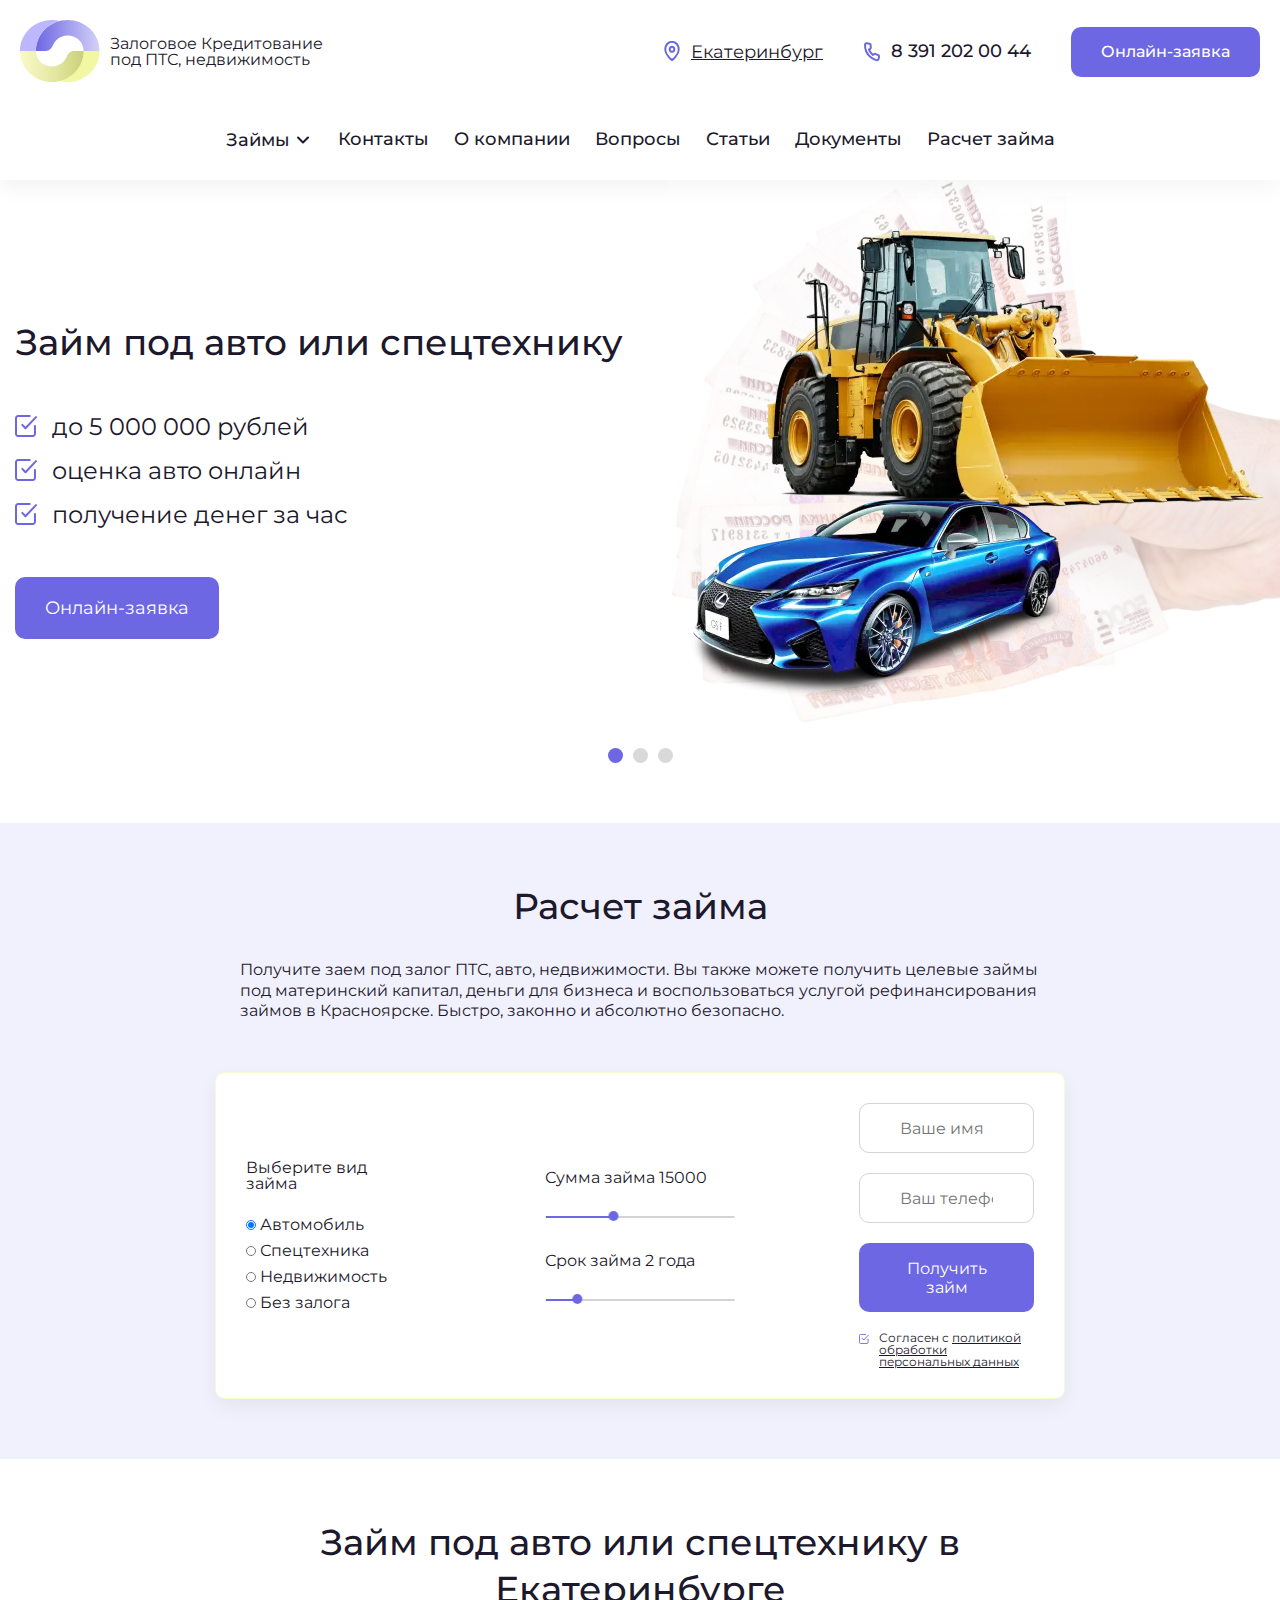
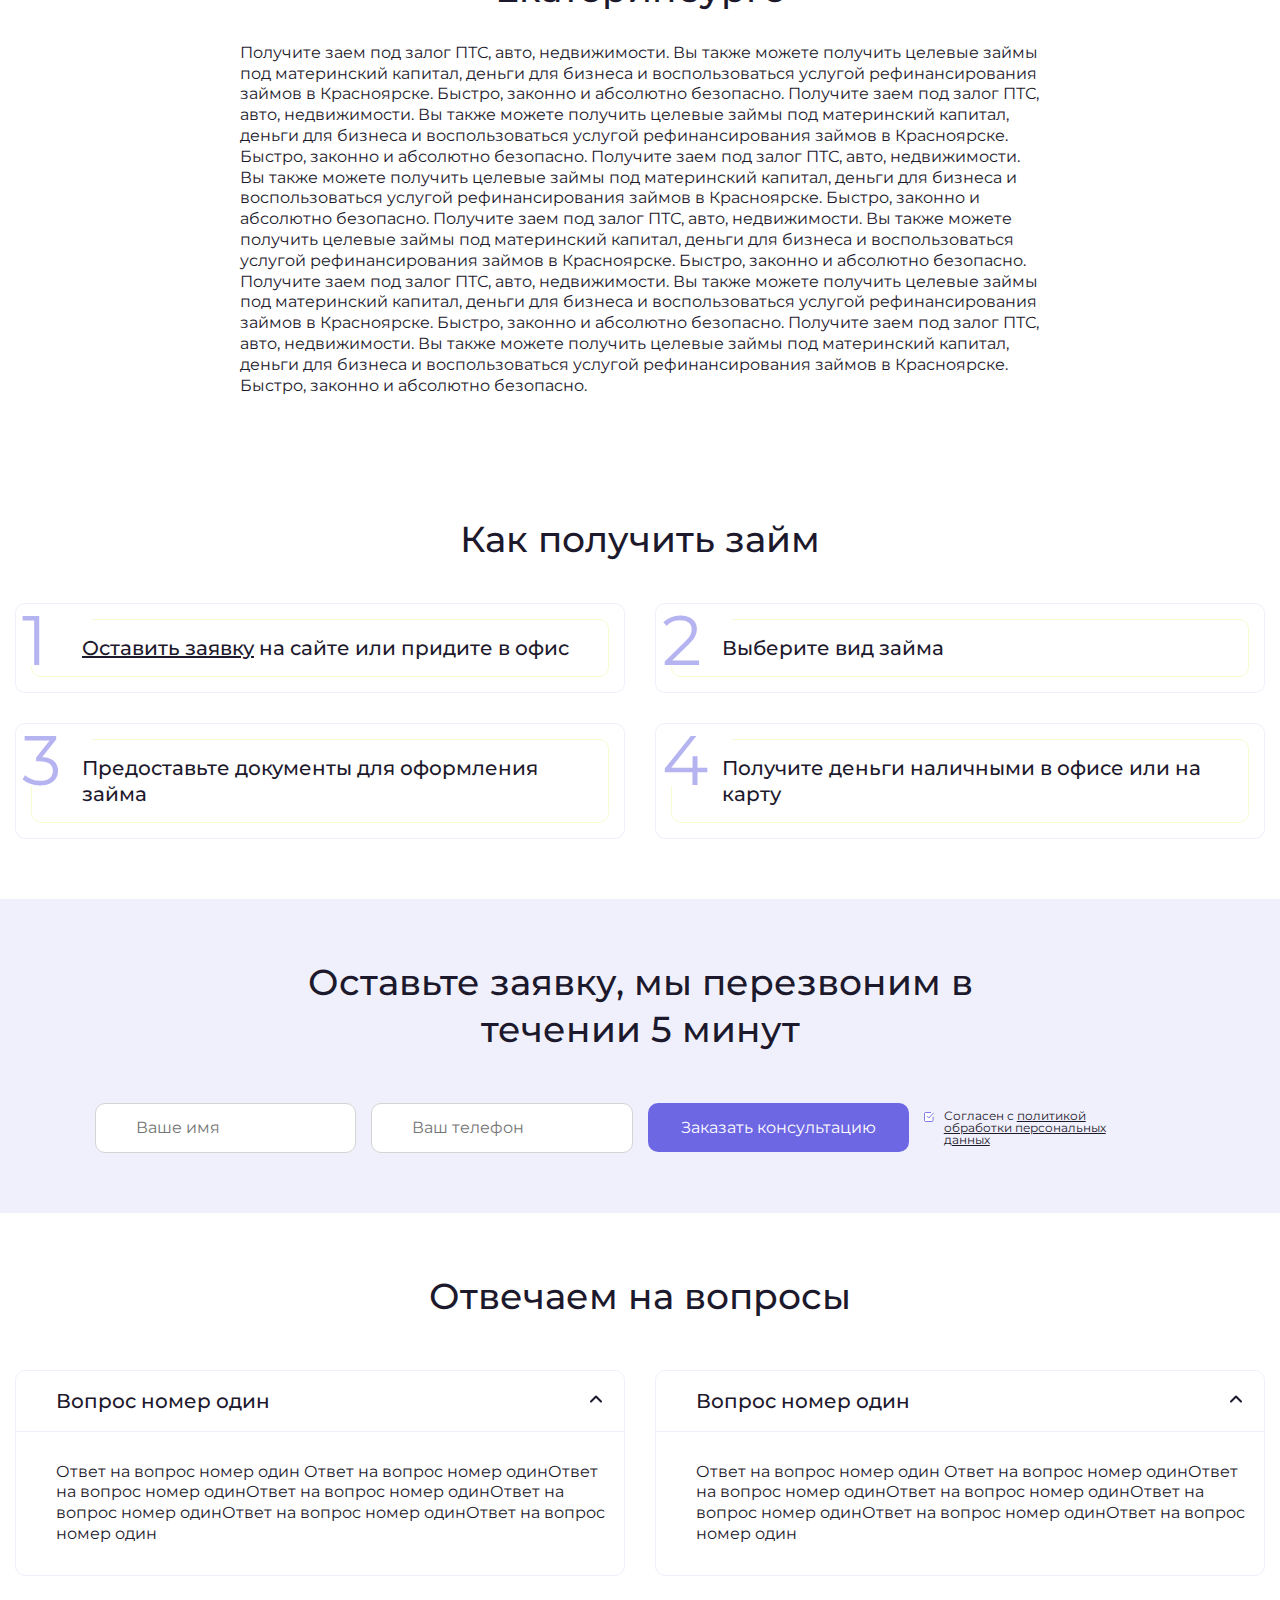
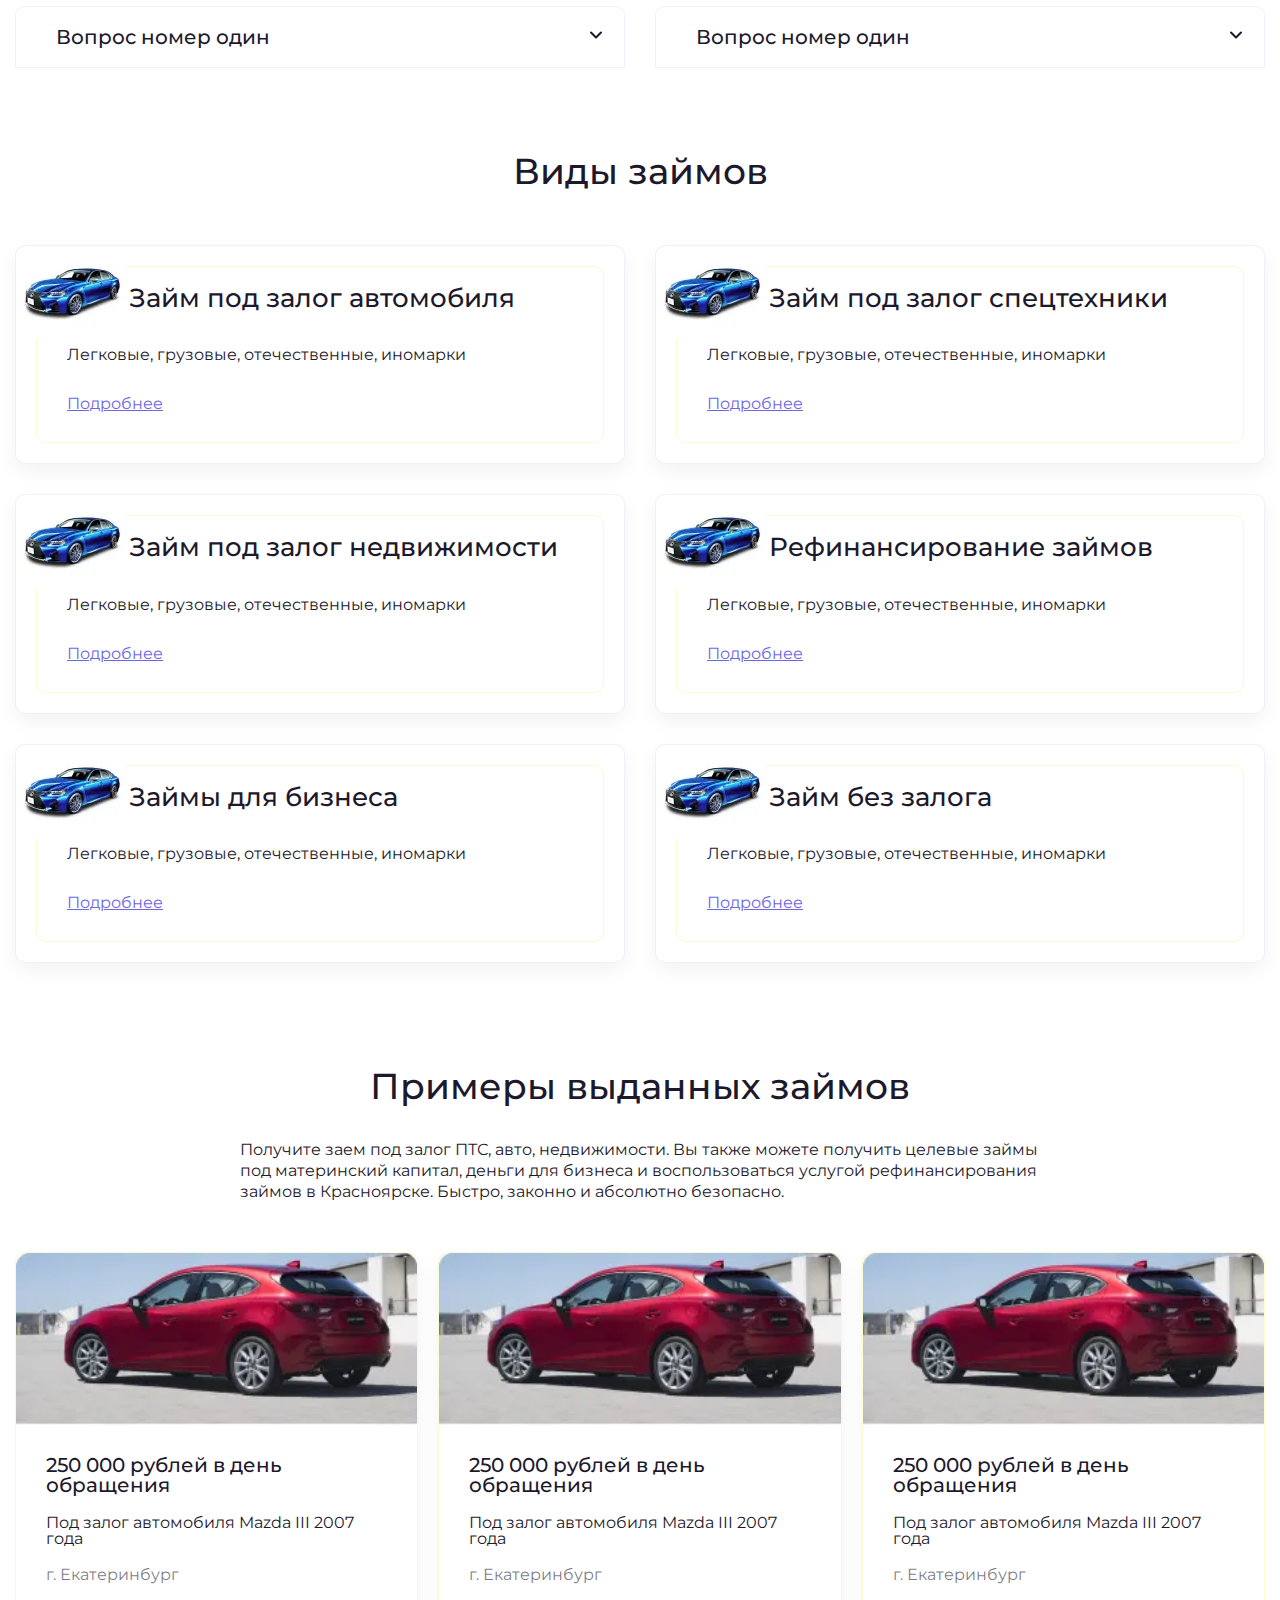
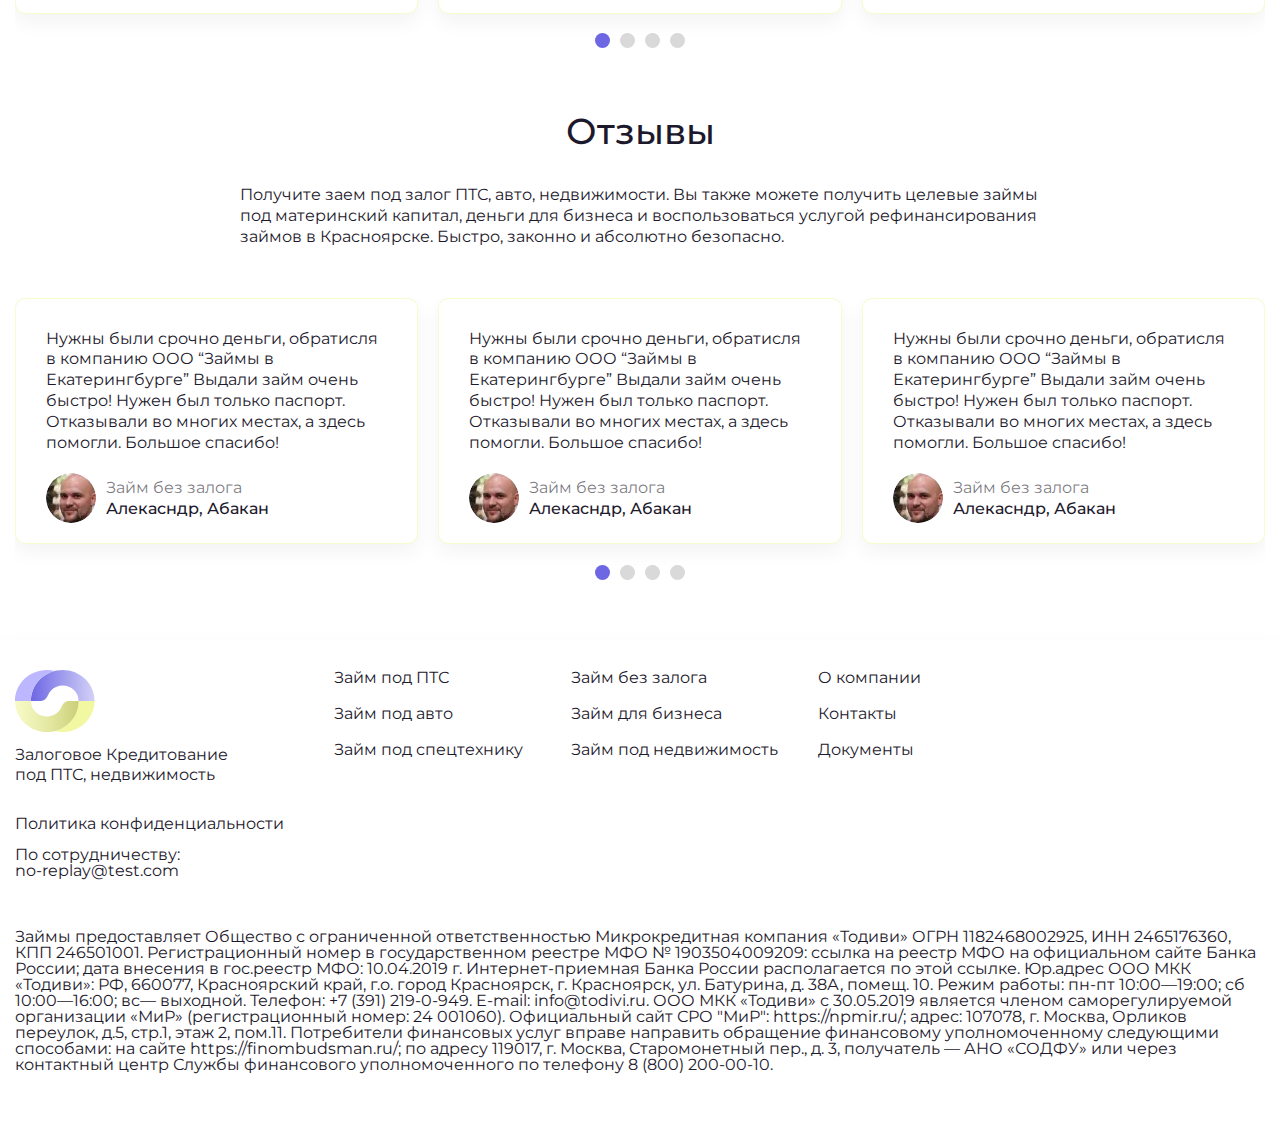
==== commit d191bca0: "Add files via upload" ====
--- a/index.html
+++ b/index.html
@@ -6,7 +6,7 @@
 	<meta charset="UTF-8">
 	<meta name="format-detection" content="telephone=no">
 	<!-- <style>body{opacity: 0;}</style> -->
-	<link rel="stylesheet" href="css/style.min.css?_v=20230729155224">
+	<link rel="stylesheet" href="css/style.min.css?_v=20230729214908">
 	<link rel="shortcut icon" href="favicon.ico">
 	<!-- <meta name="robots" content="noindex, nofollow"> -->
 	<meta name="viewport" content="width=device-width, initial-scale=1.0">
@@ -110,7 +110,7 @@
 									</div>
 									<div class="main-slide__images">
 										<picture><source srcset="img/main-section/image-01.webp" type="image/webp"><img src="img/main-section/image-01.png" alt="image"></picture>
-										<picture><source srcset="img/main-section/image-02.webp" type="image/webp"><img src="img/main-section/image-02.png" alt="image"></picture>
+										<picture><source srcset="img/main-section/image-02.webp" type="image/webp"><img class="_abs" src="img/main-section/image-02.png" alt="image"></picture>
 									</div>
 								</div>
 							</div>
@@ -875,7 +875,7 @@
 </div>
  -->
 
-	<script src="js/app.min.js?_v=20230729155224"></script>
+	<script src="js/app.min.js?_v=20230729214908"></script>
 </body>
 
 </html>--- a/css/style.min.css
+++ b/css/style.min.css
@@ -1 +1 @@
-@charset "UTF-8";@font-face{font-family:Inter;font-display:swap;src:url(../fonts/Inter-Regular.woff2) format("woff2"),url(../fonts/Inter-Regular.woff) format("woff");font-weight:400;font-style:normal}@font-face{font-family:Montserrat;font-display:swap;src:url(../fonts/Montserrat-Regular.woff2) format("woff2"),url(../fonts/Montserrat-Regular.woff) format("woff");font-weight:400;font-style:normal}@font-face{font-family:Montserrat;font-display:swap;src:url(../fonts/Montserrat-Medium.woff2) format("woff2"),url(../fonts/Montserrat-Medium.woff) format("woff");font-weight:500;font-style:normal}*{padding:0;margin:0;border:0}*,:after,:before{-webkit-box-sizing:border-box;box-sizing:border-box}body,html{height:100%;min-width:320px}body{color:#1d192c;line-height:1;font-family:Montserrat;font-size:1rem;-ms-text-size-adjust:100%;-moz-text-size-adjust:100%;-webkit-text-size-adjust:100%;-webkit-font-smoothing:antialiased;-moz-osx-font-smoothing:grayscale}button,input,textarea{font-family:Montserrat;font-size:inherit}button{cursor:pointer;color:inherit;background-color:inherit}a{color:inherit}a:link,a:visited{text-decoration:none}a:hover{text-decoration:none}ul li{list-style:none}img{vertical-align:top}h1,h2,h3,h4,h5,h6{font-weight:inherit;font-size:inherit}html{-webkit-transition:.3s;transition:.3s}.lock body{overflow:hidden;-ms-touch-action:none;touch-action:none}.wrapper{min-height:100%;display:-webkit-box;display:-ms-flexbox;display:flex;-webkit-box-orient:vertical;-webkit-box-direction:normal;-ms-flex-direction:column;flex-direction:column;overflow:hidden}.wrapper>main{-webkit-box-flex:1;-ms-flex:1 1 auto;flex:1 1 auto}.wrapper>*{min-width:0}[class*=__container]{max-width:80.625rem;-webkit-box-sizing:content-box;box-sizing:content-box;margin:0 auto;padding:0 .9375rem}input[type=email],input[type=tel],input[type=text],textarea{-webkit-appearance:none;-moz-appearance:none;appearance:none}.input{width:100%;display:block;padding:14.5px 40px;border-radius:10px;border:1px solid #d4d4d4;background:#fff}textarea.input{resize:none;padding:0 0}.noUi-target,.noUi-target *{-webkit-touch-callout:none;-webkit-tap-highlight-color:transparent;-webkit-user-select:none;-ms-touch-action:none;touch-action:none;-ms-user-select:none;-moz-user-select:none;user-select:none;-webkit-box-sizing:border-box;box-sizing:border-box}.noUi-target{position:relative}.noUi-base,.noUi-connects{width:100%;height:100%;position:relative;z-index:1}.noUi-connects{z-index:0;height:2px}.noUi-connect,.noUi-origin{will-change:transform;position:absolute;z-index:1;top:-1px;right:0;height:100%;width:100%;-ms-transform-origin:0 0;-webkit-transform-origin:0 0;-webkit-transform-style:preserve-3d;transform-origin:0 0;-webkit-transform-style:flat;transform-style:flat}.noUi-txt-dir-rtl.noUi-horizontal .noUi-origin{left:0;right:auto}.noUi-vertical .noUi-origin{top:-100%;width:0}.noUi-horizontal .noUi-origin{height:0}.noUi-handle{-webkit-backface-visibility:hidden;backface-visibility:hidden;position:absolute}.noUi-touch-area{height:100%;width:100%}.noUi-state-tap .noUi-connect,.noUi-state-tap .noUi-origin{-webkit-transition:-webkit-transform .3s;transition:-webkit-transform .3s;transition:transform .3s;transition:transform .3s,-webkit-transform .3s}.noUi-state-drag *{cursor:inherit!important}.noUi-horizontal{height:18px}.noUi-horizontal .noUi-handle{width:10px;height:10px;border-radius:50%;right:-5px;top:-5px;background-color:#6d67e4}.noUi-vertical{width:18px}.noUi-target{background:#fafafa;border-radius:4px;border:1px solid #d3d3d3;-webkit-box-shadow:inset 0 1px 1px #f0f0f0,0 3px 6px -5px #bbb;box-shadow:inset 0 1px 1px #f0f0f0,0 3px 6px -5px #bbb}.noUi-connects{border-radius:3px}.noUi-connect{background:#6d67e4}.noUi-draggable{cursor:ew-resize}.noUi-vertical .noUi-draggable{cursor:ns-resize}[disabled] .noUi-connect{background:#b8b8b8}[disabled] .noUi-handle,[disabled].noUi-handle,[disabled].noUi-target{cursor:not-allowed}.noUi-pips,.noUi-pips *{-webkit-box-sizing:border-box;box-sizing:border-box}.noUi-pips{position:absolute;color:#999}.noUi-value{position:absolute;white-space:nowrap;text-align:center}.noUi-value-sub{color:#ccc;font-size:10px}.noUi-marker{position:absolute;background:#ccc}.noUi-marker-sub{background:#aaa}.noUi-marker-large{background:#aaa}.noUi-pips-horizontal{padding:10px 0;height:80px;top:100%;left:0;width:100%}.noUi-value-horizontal{-webkit-transform:translate(-50%,50%);-ms-transform:translate(-50%,50%);transform:translate(-50%,50%)}.noUi-rtl .noUi-value-horizontal{-webkit-transform:translate(50%,50%);-ms-transform:translate(50%,50%);transform:translate(50%,50%)}.noUi-marker-horizontal.noUi-marker{margin-left:-1px;width:2px;height:5px}.noUi-marker-horizontal.noUi-marker-sub{height:10px}.noUi-marker-horizontal.noUi-marker-large{height:15px}.noUi-pips-vertical{padding:0 10px;height:100%;top:0;left:100%}.noUi-value-vertical{-webkit-transform:translate(0,-50%);-ms-transform:translate(0,-50%);transform:translate(0,-50%);padding-left:25px}.noUi-rtl .noUi-value-vertical{-webkit-transform:translate(0,50%);-ms-transform:translate(0,50%);transform:translate(0,50%)}.noUi-marker-vertical.noUi-marker{width:5px;height:2px;margin-top:-1px}.noUi-marker-vertical.noUi-marker-sub{width:10px}.noUi-marker-vertical.noUi-marker-large{width:15px}.noUi-tooltip{display:block;position:absolute;border:1px solid #d9d9d9;border-radius:3px;background:#fff;color:#000;padding:5px;text-align:center;white-space:nowrap}.noUi-horizontal .noUi-tooltip{-webkit-transform:translate(-50%,0);-ms-transform:translate(-50%,0);transform:translate(-50%,0);left:50%;bottom:120%}.noUi-vertical .noUi-tooltip{-webkit-transform:translate(0,-50%);-ms-transform:translate(0,-50%);transform:translate(0,-50%);top:50%;right:120%}.noUi-horizontal .noUi-origin>.noUi-tooltip{-webkit-transform:translate(50%,0);-ms-transform:translate(50%,0);transform:translate(50%,0);left:auto;bottom:10px}.noUi-vertical .noUi-origin>.noUi-tooltip{-webkit-transform:translate(0,-18px);-ms-transform:translate(0,-18px);transform:translate(0,-18px);top:auto;right:28px}[class*=-ibg]{position:relative}[class*=-ibg] img{position:absolute;width:100%;height:100%;top:0;left:0;-o-object-fit:cover;object-fit:cover}[class*=-ibg_contain] img{-o-object-fit:contain;object-fit:contain}.btn{display:inline-block;-webkit-transition:.3s;transition:.3s;padding:1.0625rem 1.875rem;font-size:1rem;background-color:#6d67e4;color:#fff;border-radius:.625rem;text-align:center}.title{line-height:1.3;font-size:2.5rem;font-weight:500}.pagination{display:-webkit-box;display:-ms-flexbox;display:flex;-webkit-box-pack:center;-ms-flex-pack:center;justify-content:center;gap:.625rem;padding-top:1.25rem}.pagination span{cursor:pointer;width:.9375rem;height:.9375rem;border-radius:50%;-webkit-transition:.3s;transition:.3s;background-color:#d9d9d9}.pagination span.swiper-pagination-bullet-active{background-color:#6d67e4}.swiper{-ms-touch-action:pan-y;touch-action:pan-y}.text{line-height:1.3}.range{height:2px}.breadcrumbs{padding-top:3.125rem;padding-bottom:2.5rem}.breadcrumbs__container{max-width:74.375rem}.menu-open{background:rgba(0,0,0,.75)}.menu-open .menu__body{left:0;visibility:visible}.header{position:relative;padding:1.25rem 0 1.875rem 0;-webkit-box-shadow:0 8px 20px 0 rgba(0,0,0,.05);box-shadow:0 8px 20px 0 rgba(0,0,0,.05);background-color:#fff}.top-header{background-color:#fff;z-index:16;padding:1.25rem;position:fixed;left:0;top:0;width:100%}.top-header__row{max-width:80.625rem;display:-webkit-box;display:-ms-flexbox;display:flex;margin:auto;-webkit-box-pack:justify;-ms-flex-pack:justify;justify-content:space-between;gap:2.5rem;-webkit-box-align:center;-ms-flex-align:center;align-items:center}.logo{display:-webkit-box;display:-ms-flexbox;display:flex;-webkit-box-align:center;-ms-flex-align:center;align-items:center;gap:.625rem}.logo img{max-width:100%}.logo__text{max-width:13.3125rem;leading-trim:both;text-edge:cap}.info-header{font-size:1.25rem;font-weight:500}.info-header__row{display:-webkit-box;display:-ms-flexbox;display:flex;-webkit-box-align:center;-ms-flex-align:center;align-items:center;gap:2.5rem}.info-header__geo{text-decoration:underline;display:-webkit-box;display:-ms-flexbox;display:flex;gap:.625rem}.info-header__geo::before{width:1.125rem;height:1.25rem;-webkit-box-flex:0;-ms-flex:0 0 1.125rem;flex:0 0 1.125rem;content:"";background:url(../img/icons/geo.svg) center/cover no-repeat}.info-header__tel{display:-webkit-box;display:-ms-flexbox;display:flex;gap:.625rem}.info-header__tel::before{width:1.125rem;height:1.25rem;-webkit-box-flex:0;-ms-flex:0 0 1.125rem;flex:0 0 1.125rem;content:"";background:url(../img/icons/tel.svg) center/cover no-repeat}.bottom-header{padding-top:6.875rem}.menu__list{display:-webkit-box;display:-ms-flexbox;display:flex;-webkit-box-pack:center;-ms-flex-pack:center;justify-content:center;gap:1.5625rem}.menu__link{font-size:1.25rem;font-weight:500;-webkit-transition:.3s;transition:.3s}.menu__link._spoller-active{color:#6d67e4}.menu__link._spoller-active::after{-webkit-transform:rotate(180deg);-ms-transform:rotate(180deg);transform:rotate(180deg)}.menu-item-has-children{position:relative;padding-bottom:2.5rem;margin-bottom:-40px}.menu-item-has-children>a{display:-webkit-box;display:-ms-flexbox;display:flex;-webkit-box-align:center;-ms-flex-align:center;align-items:center;gap:.1875rem}.menu-item-has-children>a::after{-webkit-transition:.3s;transition:.3s;content:"";-webkit-box-flex:0;-ms-flex:0 0 1.25rem;flex:0 0 1.25rem;width:20px;height:20px;background:url(../img/icons/arr-down.svg) center/cover no-repeat}.sub-menu{position:absolute;top:4.375rem;left:0;width:15.625rem;background-color:#fff;z-index:2;padding:.9375rem .625rem;border-radius:.625rem;-webkit-box-shadow:0 8px 20px 0 rgba(0,0,0,.05);box-shadow:0 8px 20px 0 rgba(0,0,0,.05);-webkit-transition:.3s;transition:.3s;opacity:0;visibility:hidden;pointer-events:none}.sub-menu .menu__item:not(:last-child){padding-bottom:.9375rem}.sub-menu .menu__link{font-size:1rem}.btn-wrap{display:none}.icon-menu{display:none}.footer{padding:1.875rem 0 4.375rem 0;background:#fff;-webkit-box-shadow:0 8px 20px 0 rgba(0,0,0,.05);box-shadow:0 8px 20px 0 rgba(0,0,0,.05)}.footer__row{display:-webkit-box;display:-ms-flexbox;display:flex;gap:3.125rem}.info-footer{-webkit-box-flex:1;-ms-flex:1 1 auto;flex:1 1 auto}.info-footer__logo{position:static;margin-bottom:.75rem}.info-footer__title{max-width:13.3125rem;padding-bottom:1.875rem;line-height:1.3}.info-footer__policy{display:inline-block;margin-bottom:.9375rem}.info-footer__cooperation a,.info-footer__cooperation span{display:block}.footer-menu-block{-webkit-box-flex:0;-ms-flex:0 0 34.8837209302%;flex:0 0 34.8837209302%}.footer-menu-block__menu{display:-ms-grid;display:grid;-ms-grid-columns:(1fr)[2];grid-template-columns:repeat(2,1fr);gap:1.25rem 1.875rem}.footer-menu-block__list li:not(:last-child){margin-bottom:1.25rem}.text-footer{-webkit-box-flex:0;-ms-flex:0 0 38.7596899225%;flex:0 0 38.7596899225%}.main-section{margin-bottom:3.75rem}.main-slide{position:relative;max-width:120rem;margin:auto;padding-top:3.125rem}.main-slide_right .main-slide__images{position:absolute;right:0;bottom:0;max-width:52%}.main-slide__row{display:-webkit-box;display:-ms-flexbox;display:flex;-webkit-box-align:center;-ms-flex-align:center;align-items:center;gap:2.5rem;-webkit-box-pack:justify;-ms-flex-pack:justify;justify-content:space-between}.main-slide__content{position:relative;z-index:2}.main-slide__title{padding-bottom:3.75rem}.main-slide__list{padding-bottom:3.75rem}.main-slide__item{font-size:1.625rem;display:-webkit-box;display:-ms-flexbox;display:flex;gap:.9375rem}.main-slide__item::before{content:"";-webkit-box-flex:0;-ms-flex:0 0 1.375rem;flex:0 0 1.375rem;width:1.375rem;height:1.375rem;background:url(../img/icons/check.svg) left/contain no-repeat}.main-slide__item:not(:last-child){padding-bottom:1.25rem}.main-slide__btn{min-width:15.625rem;padding:1.375rem 1.875rem;font-size:1.25rem}.main-slide__images{display:-webkit-box;display:-ms-flexbox;display:flex;-webkit-box-orient:vertical;-webkit-box-direction:normal;-ms-flex-direction:column;flex-direction:column;-webkit-box-align:end;-ms-flex-align:end;align-items:flex-end}.main-slide__images img{max-width:100%}.main-slide__images img:nth-child(2){-webkit-transform:translate(-300px,-30px);-ms-transform:translate(-300px,-30px);transform:translate(-300px,-30px)}.calculation{margin-bottom:3.75rem;padding:3.75rem 0;background-color:#f1f0fd}.calculation__body{max-width:53.125rem;margin:auto}.calculation__content{max-width:50rem;margin:auto}.calculation__title{text-align:center;padding-bottom:1.875rem}.calculation__text{padding-bottom:3.125rem}.calculation__form{padding:1.875rem;border-radius:10px;border:1px solid rgba(242,247,161,.5);background:#fff;-webkit-box-shadow:0 8px 20px 0 rgba(0,0,0,.05);box-shadow:0 8px 20px 0 rgba(0,0,0,.05)}.form-calculation__row{display:-webkit-box;display:-ms-flexbox;display:flex;-webkit-box-pack:justify;-ms-flex-pack:justify;justify-content:space-between;-webkit-box-align:center;-ms-flex-align:center;align-items:center;gap:1.25rem}.form-calculation__title{padding-bottom:1.5625rem}.form-calculation__checkboxes .checkbox input{width:10px;height:10px}.form-calculation__checkboxes .checkbox:not(:last-child){padding-bottom:.625rem}.range-items__item:not(:last-child){padding-bottom:2.1875rem}.range-items__title{padding-bottom:1.875rem}.calculation-inputs{-webkit-box-flex:0;-ms-flex:0 1 15.625rem;flex:0 1 15.625rem}.calculation-inputs button,.calculation-inputs input{margin-bottom:1.25rem;width:100%}.calculation-inputs__btn{padding:.96875rem 1.875rem}.calculation-inputs__privacy{font-size:.75rem}.calculation-inputs__privacy a{text-decoration:underline}.calculation-inputs__privacy .checkbox{display:-webkit-box;display:-ms-flexbox;display:flex;gap:.625rem}.calculation-inputs__privacy .checkbox input{width:10px;height:10px;margin:2px 0 0 0;position:relative}.calculation-inputs__privacy .checkbox input::after{content:"";position:absolute;z-index:2;width:10px;height:10px;opacity:0;visibility:hidden;background:url(../img/icons/check.svg) center/contain no-repeat;background-color:#fff}.calculation-inputs__privacy .checkbox input:checked::after{opacity:1;visibility:visible}.text-section{margin-bottom:7.5rem}.text-section__body{max-width:50rem;margin:auto}.text-section__title{text-align:center;padding-bottom:1.875rem}.how{margin-bottom:3.75rem}.how__title{text-align:center;padding-bottom:3.125rem}.how__row{display:-ms-grid;display:grid;-ms-grid-columns:(1fr)[4];grid-template-columns:repeat(4,1fr);gap:1.875rem}.item-how{border-radius:10px;border:1px solid rgba(109,103,228,.1);background:#fff;padding:.9375rem}.item-how__row{height:100%;position:relative;border-radius:10px;border:1px solid rgba(242,247,161,.5)}.item-how__num{color:rgba(109,103,228,.5);leading-trim:both;text-edge:cap;font-size:4.375rem;font-weight:400;background-color:#fff;position:absolute;top:-15px;left:-10px;width:70px;height:61px}.item-how__text{line-height:1.3;position:relative;z-index:2;padding:.9375rem;padding-left:3.125rem;font-weight:500;font-size:1.25rem}.item-how__text a{text-decoration:underline}.application{background:rgba(109,103,228,.1);padding:3.75rem 0;margin-bottom:3.75rem}.application__body{max-width:68.125rem;margin:auto}.application__title{text-align:center;padding-bottom:3.125rem;max-width:44.375rem;margin:auto}.application__row{display:-ms-grid;display:grid;-ms-grid-columns:(1fr)[4];grid-template-columns:repeat(4,1fr);-webkit-box-align:center;-ms-flex-align:center;align-items:center;gap:1.875rem}.application__btn{font-size:1rem;padding:.9375rem}.application__privacy{max-width:14.375rem;font-size:.75rem}.application__privacy a{text-decoration:underline}.application__privacy .checkbox{display:-webkit-box;display:-ms-flexbox;display:flex;gap:.625rem}.application__privacy .checkbox input{width:10px;height:10px;margin:2px 0 0 0;position:relative}.application__privacy .checkbox input::after{content:"";position:absolute;z-index:2;width:10px;height:10px;opacity:0;visibility:hidden;background:url(../img/icons/check.svg) center/contain no-repeat;background-color:#fff}.application__privacy .checkbox input:checked::after{opacity:1;visibility:visible}.quesions{margin-bottom:6.25rem;margin-bottom:5rem}.quesions__title{text-align:center;padding-bottom:3.125rem}.quesions .spollers{display:-ms-grid;display:grid;-ms-grid-columns:(1fr)[2];grid-template-columns:repeat(2,1fr);gap:1.875rem}.quesions .spollers__title{text-align:left;display:-webkit-box;display:-ms-flexbox;display:flex;-webkit-box-pack:justify;-ms-flex-pack:justify;justify-content:space-between;padding:1.125rem 1.125rem 1.125rem 4.375rem;width:100%;border-radius:10px 10px 0 0;border:1px solid rgba(109,103,228,.1);font-size:1.25rem;font-weight:500}.quesions .spollers__title::after{content:"";-webkit-transition:.3s;transition:.3s;-webkit-box-flex:0;-ms-flex:0 0 1.25rem;flex:0 0 1.25rem;width:1.25rem;height:1.25rem;background:url(../img/icons/arr-down.svg) center/cover no-repeat}.quesions .spollers__title._spoller-active::after{-webkit-transform:rotate(-180deg);-ms-transform:rotate(-180deg);transform:rotate(-180deg)}.quesions .spollers__body{border-radius:0 0 10px 10px;border-right:1px solid rgba(109,103,228,.1);border-bottom:1px solid rgba(109,103,228,.1);border-left:1px solid rgba(109,103,228,.1);padding:1.875rem 1.0625rem 1.875rem 4.375rem}.types-section{padding-bottom:6.25rem}.types-section__title{text-align:center;padding-bottom:3.125rem}.types-section__grid{display:-ms-grid;display:grid;-ms-grid-columns:(1fr)[3];grid-template-columns:repeat(3,1fr);gap:1.875rem}.item-type{-webkit-box-shadow:0 8px 20px 0 rgba(0,0,0,.05);box-shadow:0 8px 20px 0 rgba(0,0,0,.05);border-radius:10px;border:1px solid var(--accent-border,rgba(109,103,228,.1));background:#fff;display:-webkit-box;display:-ms-flexbox;display:flex;-webkit-box-orient:vertical;-webkit-box-direction:normal;-ms-flex-direction:column;flex-direction:column}.item-type_one .item-type__title{padding-bottom:.5625rem}.item-type__body{margin:1.25rem;border-radius:10px;border:1px solid rgba(242,247,161,.5);height:100%}.item-type__row{position:relative}.item-type__image{position:absolute;top:-1.25rem;left:-1.25rem;width:6.8125rem}.item-type__image img{max-width:100%}.item-type__title{line-height:1.3;padding:.9375rem .125rem 0 5.75rem;font-size:1.875rem;font-weight:500}.item-type__text{padding:1.875rem}.item-type a.item-type__link{display:inline-block;margin:0 1.875rem 1.875rem 1.875rem;color:#6d67e4;text-decoration:underline}.loans{margin-bottom:3.75rem}.loans__text-block{max-width:50rem;margin:auto}.loans__title{text-align:center;padding-bottom:1.875rem}.loans__text{padding-bottom:3.125rem}.slide-loans{border-radius:10px;border:1px solid var(--action-light,rgba(242,247,161,.5));background:#fff;-webkit-box-shadow:0 8px 20px 0 rgba(0,0,0,.05);box-shadow:0 8px 20px 0 rgba(0,0,0,.05)}.slide-loans__image-ibg{padding-bottom:42.6174496644%;min-height:9.875rem}.slide-loans__image-ibg img{border-radius:10px 10px 0 0}.slide-loans__content{padding:1.875rem}.slide-loans__title{font-size:1.25rem;font-weight:500;padding-bottom:1.25rem}.slide-loans__text{padding-bottom:1.25rem}.slide-loans__city{color:rgba(29,25,44,.6)}.slide-reviews{border-radius:10px;border:1px solid rgba(242,247,161,.5);background:#fff;-webkit-box-shadow:0 8px 20px 0 rgba(0,0,0,.05);box-shadow:0 8px 20px 0 rgba(0,0,0,.05);padding:1.875rem 1.875rem 1.25rem 1.875rem}.slide-reviews__text{padding-bottom:1.25rem}.slide-reviews__row{display:-webkit-box;display:-ms-flexbox;display:flex;-webkit-box-align:center;-ms-flex-align:center;align-items:center;gap:.625rem}.slide-reviews__image img{border-radius:50%;max-width:3.125rem;height:3.125rem}.slide-reviews__subtitle{padding-bottom:.3125rem;color:rgba(29,25,44,.6)}.slide-reviews__name{font-weight:500}.advantages{margin-bottom:3.125rem}.advantages__title{text-align:center;padding-bottom:3.125rem}.advantages__grid{display:-ms-grid;display:grid;-ms-grid-columns:(1fr)[3];grid-template-columns:repeat(3,1fr);gap:1.875rem}.item-advantages{padding:1.875rem;border-radius:10px;border:1px solid var(--action-light,rgba(242,247,161,.5));background:#fff;-webkit-box-shadow:0 8px 20px 0 rgba(0,0,0,.05);box-shadow:0 8px 20px 0 rgba(0,0,0,.05)}.item-advantages__row{display:-webkit-box;display:-ms-flexbox;display:flex;gap:1.875rem}.item-advantages__icon{-webkit-box-flex:0;-ms-flex:0 0 1.875rem;flex:0 0 1.875rem}.item-advantages__icon img{max-width:100%}.item-advantages__title{font-size:1.25rem;font-weight:500;padding-bottom:1.25rem}.conditions{padding-bottom:6.25rem}.conditions__body{max-width:57.5rem;margin:auto}.conditions__title{padding-bottom:3.125rem;text-align:center;padding-bottom:3.125rem}.conditions__row{display:-webkit-box;display:-ms-flexbox;display:flex;-webkit-box-pack:justify;-ms-flex-pack:justify;justify-content:space-between;gap:3.125rem}.block-conditions:not(:last-child){padding-bottom:3.125rem}.block-conditions__title{padding-bottom:1.875rem;font-size:1.875rem;font-weight:500}.block-conditions__item{display:-webkit-box;display:-ms-flexbox;display:flex;gap:1.25rem}.block-conditions__item:not(:last-child){padding-bottom:1.25rem}.block-conditions__item::before{content:"";width:1.25rem;height:1.25rem;-webkit-box-flex:0;-ms-flex:0 0 1.25rem;flex:0 0 1.25rem;background:url(../img/icons/check.svg) left/cover no-repeat}.section-documents{margin-bottom:3.125rem}.section-documents__title{text-align:center;padding-bottom:3.125rem}.section-documents__grid{display:-ms-grid;display:grid;-ms-grid-columns:(1fr)[3];grid-template-columns:repeat(3,1fr);gap:1.875rem}.section-documents__item{padding:.875rem .75rem .8125rem 1.25rem;border-radius:10px;border:1px solid rgba(242,247,161,.5);background:#fff;-webkit-box-shadow:0 8px 20px 0 rgba(0,0,0,.05);box-shadow:0 8px 20px 0 rgba(0,0,0,.05)}.section-documents__row{display:-webkit-box;display:-ms-flexbox;display:flex;gap:1.875rem;-webkit-box-align:center;-ms-flex-align:center;align-items:center}.section-documents__subtitle{font-size:1.25rem;font-weight:500;padding-bottom:1.25rem}.section-documents__image{-webkit-box-flex:0;-ms-flex:0 0 5.6875rem;flex:0 0 5.6875rem}.section-documents__image img{max-width:100%}.company{margin-bottom:3.125rem}.company__body{max-width:53.125rem;margin:auto}.company__title{text-align:center;padding-bottom:3.125rem}.company__image{padding-bottom:3.125rem}.company__image img{max-width:100%}.company__text{max-width:50rem}.news{margin-bottom:4.375rem}.news__title{text-align:center;padding-bottom:3.125rem}.news__grid{display:-ms-grid;display:grid;-ms-grid-columns:(1fr)[3];grid-template-columns:repeat(3,1fr);gap:1.875rem;padding-bottom:3.125rem}.item-news{display:-webkit-box;display:-ms-flexbox;display:flex;-webkit-box-orient:vertical;-webkit-box-direction:normal;-ms-flex-direction:column;flex-direction:column;border-radius:10px;border:1px solid rgba(242,247,161,.5);background:#fff;-webkit-box-shadow:0 8px 20px 0 rgba(0,0,0,.05);box-shadow:0 8px 20px 0 rgba(0,0,0,.05)}.item-news__preview-ibg{padding-bottom:66.3414634146%;margin-bottom:1.875rem}.item-news__content{height:100%;display:-webkit-box;display:-ms-flexbox;display:flex;-webkit-box-orient:vertical;-webkit-box-direction:normal;-ms-flex-direction:column;flex-direction:column;padding:0 .75rem 1.875rem 1.875rem}.item-news__title{padding-bottom:1.875rem;font-size:1.875rem;font-weight:500}.item-news__text{-webkit-box-flex:1;-ms-flex:1 1 100%;flex:1 1 100%;margin-bottom:3.125rem}.aritcle{padding-bottom:5rem}.aritcle__title{text-align:center;padding-bottom:3.125rem}.aritcle__content h2{font-size:1.875rem}.aritcle__content h3{font-size:1.625rem}.aritcle__content h4{font-size:1.5rem}.aritcle__content h5{font-size:1.25rem}.aritcle__content h2,.aritcle__content h3,.aritcle__content h4,.aritcle__content h5{font-weight:500;padding-bottom:1.875rem;line-height:1.3}.aritcle__content p{line-height:1.3;padding-bottom:1.875rem}.aritcle__content a{text-decoration:underline}.aritcle__content img{max-width:100%;margin-bottom:1.875rem}.other{margin-bottom:4.375rem}.other__title{text-align:center;padding-bottom:3.125rem}.other__grid{display:-ms-grid;display:grid;-ms-grid-columns:(1fr)[3];grid-template-columns:repeat(3,1fr);gap:1.875rem}.contacts{margin-bottom:3.125rem}.contacts__title{text-align:center;padding-bottom:3.125rem}.contacts__items{display:-ms-grid;display:grid;-ms-grid-columns:(1fr)[3];grid-template-columns:repeat(3,1fr);gap:1.875rem}.item-contacts{padding:1.875rem 3.125rem;border:1px solid rgba(242,247,161,.5);background:#fff;-webkit-box-shadow:0 8px 20px 0 rgba(0,0,0,.05);box-shadow:0 8px 20px 0 rgba(0,0,0,.05)}.item-contacts__city{display:-webkit-box;display:-ms-flexbox;display:flex;font-size:1.875rem;padding-bottom:1.875rem;font-weight:500;gap:.625rem}.item-contacts__city::before{margin-top:.3125rem;content:"";width:1.25rem;height:1.125rem;-webkit-box-flex:0;-ms-flex:0 0 1.25rem;flex:0 0 1.25rem;background:url(../img/icons/geo.svg) left/contain no-repeat}.item-contacts__address{padding-bottom:1.25rem;padding-left:1.875rem}.item-contacts__tel{display:-webkit-box;display:-ms-flexbox;display:flex;font-size:1.875rem;font-weight:500;gap:.625rem}.item-contacts__tel::before{margin-top:.3125rem;content:"";width:1.25rem;height:1.125rem;-webkit-box-flex:0;-ms-flex:0 0 1.25rem;flex:0 0 1.25rem;background:url(../img/icons/geo.svg) left/contain no-repeat}.documents{margin-bottom:3.125rem}.documents__title{text-align:center;padding-bottom:3.125rem}.documents__items{max-width:50rem;margin:auto}.document{display:block}.document:not(:last-child){margin-bottom:1.875rem}.document__row{display:-webkit-box;display:-ms-flexbox;display:flex;-webkit-box-align:center;-ms-flex-align:center;align-items:center;gap:1.875rem}.document__icon img{max-width:100%}.swiper{overflow:hidden}.swiper-wrapper{width:100%;height:100%;-webkit-box-sizing:content-box;box-sizing:content-box;display:-webkit-box;display:-ms-flexbox;display:flex;position:relative}.swiper-vertical .swiper-wrapper{-webkit-box-orient:vertical;-webkit-box-direction:normal;-ms-flex-direction:column;flex-direction:column}.swiper-autoheight .swiper-wrapper{-webkit-box-align:start;-ms-flex-align:start;align-items:flex-start}.swiper-initialized .swiper-slide{-ms-flex-negative:0;flex-shrink:0}.swiper-android .swiper-slide,.swiper-android .swiper-wrapper{-webkit-transform:translate3d(0,0,0);transform:translate3d(0,0,0)}.swiper-button-lock{display:none!important}@media (min-width:29.99875em){.form-calculation__item{-webkit-box-flex:0;-ms-flex:0 1 10.9375rem;flex:0 1 10.9375rem}.range-items{-webkit-box-flex:0;-ms-flex:0 1 11.875rem;flex:0 1 11.875rem}}@media (min-width:61.99875em){.menu-item-has-children._active>a{color:#6d67e4}.menu-item-has-children._active .sub-menu{opacity:1;visibility:visible;top:2.5rem;pointer-events:all}.menu-item-has-children._active a::after{-webkit-transform:rotate(180deg);-ms-transform:rotate(180deg);transform:rotate(180deg)}}@media (min-width:61.99875em) and (any-hover:hover){.menu-item-has-children:hover .sub-menu{opacity:1;visibility:visible;top:2.5rem;pointer-events:all}.menu-item-has-children:hover a::after{-webkit-transform:rotate(180deg);-ms-transform:rotate(180deg);transform:rotate(180deg)}}@media (min-width:82.5em){.footer-menu-block__menu{margin-bottom:3.75rem}}@media (max-width:82.5em){.title{font-size:2.25rem}.info-header__geo{font-size:1.125rem}.info-header__tel{font-size:1.125rem}.menu__link{font-size:1.125rem}.footer__row{-ms-flex-wrap:wrap;flex-wrap:wrap}.info-footer{-webkit-box-flex:0;-ms-flex:0 1 auto;flex:0 1 auto}.footer-menu-block{display:-webkit-box;display:-ms-flexbox;display:flex;gap:2.5rem;-webkit-box-flex:0;-ms-flex:0 1 auto;flex:0 1 auto}.text-footer{-webkit-box-flex:1;-ms-flex:1 1 100%;flex:1 1 100%}.main-slide__title{padding-bottom:3.125rem}.main-slide__list{padding-bottom:3.125rem}.main-slide__item{font-size:1.5rem}.main-slide__btn{font-size:1.125rem;min-width:12.5rem}.main-slide__images img:nth-child(2){-webkit-transform:translate(-200px,-20px);-ms-transform:translate(-200px,-20px);transform:translate(-200px,-20px)}.how__title{padding-bottom:2.5rem}.how__row{-ms-grid-columns:(1fr)[2];grid-template-columns:repeat(2,1fr)}.application__row{gap:.9375rem}.quesions .spollers__title{padding-left:2.5rem}.quesions .spollers__body{padding-left:2.5rem}.types-section__grid{-ms-grid-columns:(1fr)[2];grid-template-columns:repeat(2,1fr)}.item-type__title{font-size:1.625rem}.advantages__title{padding-bottom:2.5rem}.advantages__grid{-ms-grid-columns:(1fr)[2];grid-template-columns:repeat(2,1fr);gap:1.25rem}.block-conditions__title{font-size:1.625rem}.section-documents__grid{-ms-grid-columns:(1fr)[2];grid-template-columns:repeat(2,1fr)}.section-documents__item:last-child{-ms-grid-column-span:2;grid-column:span 2}.item-news__title{font-size:1.625rem}.aritcle{padding-bottom:3.75rem}.contacts__items{gap:1.25rem}.item-contacts{padding:1.875rem}.item-contacts__city{font-size:1.5rem}.item-contacts__tel{font-size:1.5rem}}@media (max-width:61.99875em){.title{font-size:2rem}.breadcrumbs{padding-top:5.625rem}.top-header{-webkit-box-shadow:0 8px 20px 0 rgba(0,0,0,.05);box-shadow:0 8px 20px 0 rgba(0,0,0,.05);padding:.9375rem}.top-header__row{gap:.9375rem}.top-header__logo{z-index:16}.top-header__logo{max-width:4.0625rem}.logo__text{display:none}.info-header__geo{font-size:1.25rem}.info-header__tel{font-size:1.25rem}.info-header__btn{margin-bottom:.3125rem;padding:1.0625rem 1.25rem;width:100%}.bottom-header{padding-top:0}.menu__body{position:fixed;-webkit-transition:left .3s;transition:left .3s;visibility:hidden;background-color:#fff;width:20rem;overflow:auto;height:100%;top:0;left:-100%;z-index:15;display:-webkit-box;display:-ms-flexbox;display:flex;-webkit-box-align:start;-ms-flex-align:start;align-items:flex-start;-webkit-box-orient:vertical;-webkit-box-direction:normal;-ms-flex-direction:column;flex-direction:column;padding:7.5rem 1.25rem 1.25rem 1.25rem;gap:1.25rem}.menu__list{-webkit-box-orient:vertical;-webkit-box-direction:normal;-ms-flex-direction:column;flex-direction:column;-webkit-box-ordinal-group:4;-ms-flex-order:3;order:3;gap:.9375rem}.menu-item-has-children{margin:0;padding:0}.sub-menu .menu__item{padding-bottom:.625rem}.sub-menu .menu__item:first-child{padding-top:1.25rem}.sub-menu{position:static;-webkit-box-shadow:none;box-shadow:none;padding:0;visibility:visible;pointer-events:all;opacity:1;width:100%;background-color:transparent}.btn-wrap{display:block;padding:.5625rem .25rem;border-radius:3px;border:1px solid var(--base,#1d192c);z-index:16;position:relative}.icon-menu{display:block;position:relative;width:1.25rem;height:.625rem;cursor:pointer}.icon-menu span,.icon-menu::after,.icon-menu::before{content:"";-webkit-transition:all .3s ease 0s;transition:all .3s ease 0s;right:0;position:absolute;width:100%;height:.0625rem;background-color:#000}.icon-menu::before{top:0}.icon-menu::after{bottom:0}.icon-menu span{top:calc(50% - .0625rem)}.menu-open .icon-menu span{width:0}.menu-open .icon-menu::before{top:calc(50% - .0625rem);-webkit-transform:rotate(-45deg);-ms-transform:rotate(-45deg);transform:rotate(-45deg)}.menu-open .icon-menu::after{bottom:calc(50% - .0625rem);-webkit-transform:rotate(45deg);-ms-transform:rotate(45deg);transform:rotate(45deg)}.footer__row{gap:1.875rem}.info-footer{-webkit-box-flex:1;-ms-flex:1 1 100%;flex:1 1 100%}.info-footer__row{display:-webkit-box;display:-ms-flexbox;display:flex;gap:.625rem;padding-bottom:.625rem}.info-footer__title{padding-bottom:0;padding-top:.625rem}.main-slide{padding-top:6.25rem}.main-slide__item{font-size:1.375rem}.main-slide__images img:nth-child(2){-webkit-transform:translate(-70px,-10px);-ms-transform:translate(-70px,-10px);transform:translate(-70px,-10px)}.how__title{padding-bottom:1.875rem}.application__title{padding-bottom:2.5rem}.application__row{gap:1.875rem;display:-ms-grid;display:grid;-ms-grid-columns:(1fr)[2];grid-template-columns:repeat(2,1fr)}.application__btn{-webkit-box-ordinal-group:5;-ms-flex-order:4;order:4}.quesions__title{padding-bottom:2.5rem}.quesions .spollers{gap:.9375rem}.quesions .spollers__title{padding:1.25rem}.quesions .spollers__body{padding:1.25rem}.types-section__title{padding-bottom:2.5rem}.types-section__grid{display:-webkit-box;display:-ms-flexbox;display:flex;-webkit-box-orient:vertical;-webkit-box-direction:normal;-ms-flex-direction:column;flex-direction:column;gap:1.25rem}.loans__text{padding-bottom:2.5rem}.advantages__title{padding-bottom:1.875rem}.item-advantages{padding:1.25rem}.item-advantages__row{gap:.9375rem}.conditions__row{-webkit-box-pack:center;-ms-flex-pack:center;justify-content:center}.block-conditions__title{font-size:1.25rem}.block-conditions__item:not(:last-child){padding-bottom:.9375rem}.section-documents__title{padding-bottom:2.5rem}.news__grid{-ms-grid-columns:(1fr)[2];grid-template-columns:repeat(2,1fr)}.item-news__text{margin-bottom:2.5rem}.aritcle{padding-bottom:2.5rem}.aritcle__title{padding-bottom:2.5rem}.other{margin-bottom:3.75rem}.other__title{padding-bottom:2.5rem}.other__grid{-ms-grid-columns:(1fr)[2];grid-template-columns:repeat(2,1fr)}.other__item:last-child{-ms-grid-column-span:2;grid-column:span 2}.other__item:last-child .item-news__preview-ibg{padding-bottom:30%}.contacts__items{gap:1.875rem;-ms-grid-columns:(1fr)[2];grid-template-columns:repeat(2,1fr)}}@media (max-width:47.99875em){.title{font-size:1.875rem}.pagination{padding-top:.84375rem}.pagination span{width:.625rem;height:.625rem}.breadcrumbs{padding-top:5rem}.footer{padding:3.125rem 0 1.875rem 0}.footer-menu-block{-webkit-box-orient:vertical;-webkit-box-direction:normal;-ms-flex-direction:column;flex-direction:column;gap:1.25rem}.main-section{margin-bottom:3.125rem}.main-section__pagination{padding-top:3.125rem}.main-slide_right .main-slide__images{display:none}.main-slide__row{-webkit-box-orient:vertical;-webkit-box-direction:normal;-ms-flex-direction:column;flex-direction:column;-webkit-box-pack:start;-ms-flex-pack:start;justify-content:flex-start;gap:0}.main-slide__item{font-size:1.25rem;gap:1.25rem}.main-slide__item::before{-webkit-box-flex:0;-ms-flex:0 0 1.25rem;flex:0 0 1.25rem;width:1.25rem;height:1.25rem}.main-slide__btn{width:100%}.main-slide__images{-webkit-box-orient:horizontal;-webkit-box-direction:reverse;-ms-flex-direction:row-reverse;flex-direction:row-reverse;padding-bottom:3.125rem;-webkit-box-pack:center;-ms-flex-pack:center;justify-content:center}.main-slide__images img{max-width:50%}.main-slide__images img:nth-child(2){-webkit-transform:translate(10px,0);-ms-transform:translate(10px,0);transform:translate(10px,0)}.main-slide__images_one img{max-width:100%}.calculation{margin-bottom:3.125rem;padding:3.125rem 0}.form-calculation__row{-ms-flex-wrap:wrap;flex-wrap:wrap;gap:2.5rem 1.25rem;-ms-flex-pack:distribute;justify-content:space-around}.calculation-inputs{-webkit-box-flex:1;-ms-flex:1 1 100%;flex:1 1 100%;max-width:31.25rem}.text-section{margin-bottom:5rem}.how{margin-bottom:3.125rem}.how__title{padding-bottom:1.5625rem}.how__row{-ms-grid-columns:(1fr)[1];grid-template-columns:repeat(1,1fr)}.application__title{padding-bottom:1.875rem}.application__row{gap:1.25rem}.application__btn{font-size:.9375rem}.quesions__title{padding-bottom:1.875rem}.quesions .spollers{-ms-grid-columns:1fr;grid-template-columns:1fr}.quesions .spollers__title{padding:1.125rem .5rem 1.125rem 2.375rem}.quesions .spollers__body{padding:1.875rem .5625rem 1.875rem 2.375rem}.types-section{padding-bottom:5rem}.types-section__title{padding-bottom:1.875rem}.loans{margin-bottom:3.125rem}.loans__text{padding-bottom:1.875rem}.advantages__title{padding-bottom:1.25rem}.advantages__grid{-ms-grid-columns:1fr;grid-template-columns:1fr}.item-advantages__icon{-webkit-box-flex:0;-ms-flex:0 0 1.25rem;flex:0 0 1.25rem}.conditions{padding-bottom:5rem}.conditions__row{-webkit-box-orient:vertical;-webkit-box-direction:normal;-ms-flex-direction:column;flex-direction:column;-webkit-box-pack:start;-ms-flex-pack:start;justify-content:flex-start;max-width:18.75rem;gap:1.875rem;margin:auto}.block-conditions:not(:last-child){padding-bottom:1.875rem}.block-conditions__item:not(:last-child){padding-bottom:.625rem}.section-documents__title{padding-bottom:1.875rem}.section-documents__grid{display:-webkit-box;display:-ms-flexbox;display:flex;-webkit-box-orient:vertical;-webkit-box-direction:normal;-ms-flex-direction:column;flex-direction:column;gap:1.25rem}.section-documents__row{gap:1.125rem}.section-documents__image{-webkit-box-flex:0;-ms-flex:0 0 5.0625rem;flex:0 0 5.0625rem}.news{margin-bottom:3.125rem}.news__title{padding-bottom:2.5rem}.news__grid{padding-bottom:2.5rem;display:-webkit-box;display:-ms-flexbox;display:flex;-webkit-box-orient:vertical;-webkit-box-direction:normal;-ms-flex-direction:column;flex-direction:column}.item-news__title{padding-bottom:1.25rem}.item-news__text{margin-bottom:1.875rem}.aritcle{padding-bottom:2.5rem}.aritcle__title{padding-bottom:1.875rem}.aritcle__content h2{font-size:1.625rem}.aritcle__content h3{font-size:1.5rem}.aritcle__content h4{font-size:1.375rem}.aritcle__content h5{font-size:1.125rem}.aritcle__content h2,.aritcle__content h3,.aritcle__content h4,.aritcle__content h5{padding-bottom:1.25rem}.aritcle__content p{padding-bottom:1.25rem}.aritcle__content img{padding-bottom:1.25rem}.other{margin-bottom:3.125rem}.other__title{padding-bottom:1.875rem}.other__grid{display:-webkit-box;display:-ms-flexbox;display:flex;-webkit-box-orient:vertical;-webkit-box-direction:normal;-ms-flex-direction:column;flex-direction:column}.other__item:last-child .item-news__preview-ibg{padding-bottom:66.3414634146%}.contacts__items{display:-webkit-box;display:-ms-flexbox;display:flex;-webkit-box-orient:vertical;-webkit-box-direction:normal;-ms-flex-direction:column;flex-direction:column}.item-contacts{padding:1.25rem}.item-contacts__city{font-size:1.25rem}.item-contacts__tel{font-size:1.25rem}.document__row{gap:1.25rem}}@media (max-width:47.99875em) and (max-width:29.99875em){.conditions__row{max-width:16.25rem}}@media (max-width:29.99875em){.top-header__row{-webkit-box-pack:start;-ms-flex-pack:start;justify-content:flex-start}.info-header{-webkit-box-flex:1;-ms-flex:1 1 auto;flex:1 1 auto}.info-footer__row{padding-bottom:0;margin-bottom:-10px}.footer-menu-block__menu{-ms-grid-columns:1fr;grid-template-columns:1fr}.main-slide__list{padding-bottom:1.25rem}.main-slide__btn{font-size:1rem;padding:1.0625rem}.form-calculation{overflow:hidden}.form-calculation__row{-webkit-box-orient:vertical;-webkit-box-direction:normal;-ms-flex-direction:column;flex-direction:column;-webkit-box-pack:start;-ms-flex-pack:start;justify-content:flex-start;-webkit-box-align:stretch;-ms-flex-align:stretch;align-items:stretch}.range-items__range{margin:0 5px}.calculation-inputs{-webkit-box-flex:0;-ms-flex:0 1 auto;flex:0 1 auto}.calculation-inputs__privacy .checkbox input{width:12px;height:12px}.calculation-inputs__privacy .checkbox input::after{width:12px;height:12px}.application{margin-bottom:3.125rem}.application__form{max-width:15.625rem;margin:auto}.application__row{-ms-grid-columns:1fr;grid-template-columns:1fr}.application__btn{font-size:1rem;-webkit-box-ordinal-group:4;-ms-flex-order:3;order:3}.application__privacy{-webkit-box-ordinal-group:5;-ms-flex-order:4;order:4;max-width:100%}.application__privacy .checkbox input{width:12px;height:12px}.application__privacy .checkbox input::after{width:12px;height:12px}.item-type__image{width:5.6875rem}.item-type__title{font-size:1.25rem;padding:.9375rem .125rem 0 4.625rem}.item-type__text{padding-top:3.125rem}}@media (max-width:23.375em){.info-header__tel{font-size:1rem}}@media (any-hover:hover){.btn:hover{background-color:#5752b7}.breadcrumbs a:hover{text-decoration:underline}.info-header__geo:hover{text-decoration:none}.menu__link:hover{color:#6d67e4}.footer-menu-block__link:hover{text-decoration:underline}.calculation-inputs__privacy a:hover{text-decoration:none}.item-how__text a:hover{text-decoration:none}.application__privacy a:hover{text-decoration:none}.item-type a.item-type__link:hover{text-decoration:none}.aritcle__content a:hover{text-decoration:none}.document:hover .document__text{text-decoration:underline}}+@charset "UTF-8";@font-face{font-family:Inter;font-display:swap;src:url(../fonts/Inter-Regular.woff2) format("woff2"),url(../fonts/Inter-Regular.woff) format("woff");font-weight:400;font-style:normal}@font-face{font-family:Montserrat;font-display:swap;src:url(../fonts/Montserrat-Regular.woff2) format("woff2"),url(../fonts/Montserrat-Regular.woff) format("woff");font-weight:400;font-style:normal}@font-face{font-family:Montserrat;font-display:swap;src:url(../fonts/Montserrat-Medium.woff2) format("woff2"),url(../fonts/Montserrat-Medium.woff) format("woff");font-weight:500;font-style:normal}*{padding:0;margin:0;border:0}*,:after,:before{-webkit-box-sizing:border-box;box-sizing:border-box}body,html{height:100%;min-width:320px}body{color:#1d192c;line-height:1;font-family:Montserrat;font-size:1rem;-ms-text-size-adjust:100%;-moz-text-size-adjust:100%;-webkit-text-size-adjust:100%;-webkit-font-smoothing:antialiased;-moz-osx-font-smoothing:grayscale}button,input,textarea{font-family:Montserrat;font-size:inherit}button{cursor:pointer;color:inherit;background-color:inherit}a{color:inherit}a:link,a:visited{text-decoration:none}a:hover{text-decoration:none}ul li{list-style:none}img{vertical-align:top}h1,h2,h3,h4,h5,h6{font-weight:inherit;font-size:inherit}html{-webkit-transition:.3s;transition:.3s}.lock body{overflow:hidden;-ms-touch-action:none;touch-action:none}.wrapper{min-height:100%;display:-webkit-box;display:-ms-flexbox;display:flex;-webkit-box-orient:vertical;-webkit-box-direction:normal;-ms-flex-direction:column;flex-direction:column;overflow:hidden}.wrapper>main{-webkit-box-flex:1;-ms-flex:1 1 auto;flex:1 1 auto}.wrapper>*{min-width:0}[class*=__container]{max-width:80.625rem;-webkit-box-sizing:content-box;box-sizing:content-box;margin:0 auto;padding:0 .9375rem}input[type=email],input[type=tel],input[type=text],textarea{-webkit-appearance:none;-moz-appearance:none;appearance:none}.input{width:100%;display:block;padding:14.5px 40px;border-radius:10px;border:1px solid #d4d4d4;background:#fff}textarea.input{resize:none;padding:0 0}.noUi-target,.noUi-target *{-webkit-touch-callout:none;-webkit-tap-highlight-color:transparent;-webkit-user-select:none;-ms-touch-action:none;touch-action:none;-ms-user-select:none;-moz-user-select:none;user-select:none;-webkit-box-sizing:border-box;box-sizing:border-box}.noUi-target{position:relative}.noUi-base,.noUi-connects{width:100%;height:100%;position:relative;z-index:1}.noUi-connects{z-index:0;height:2px}.noUi-connect,.noUi-origin{will-change:transform;position:absolute;z-index:1;top:-1px;right:0;height:100%;width:100%;-ms-transform-origin:0 0;-webkit-transform-origin:0 0;-webkit-transform-style:preserve-3d;transform-origin:0 0;-webkit-transform-style:flat;transform-style:flat}.noUi-txt-dir-rtl.noUi-horizontal .noUi-origin{left:0;right:auto}.noUi-vertical .noUi-origin{top:-100%;width:0}.noUi-horizontal .noUi-origin{height:0}.noUi-handle{-webkit-backface-visibility:hidden;backface-visibility:hidden;position:absolute}.noUi-touch-area{height:100%;width:100%}.noUi-state-tap .noUi-connect,.noUi-state-tap .noUi-origin{-webkit-transition:-webkit-transform .3s;transition:-webkit-transform .3s;transition:transform .3s;transition:transform .3s,-webkit-transform .3s}.noUi-state-drag *{cursor:inherit!important}.noUi-horizontal{height:18px}.noUi-horizontal .noUi-handle{width:10px;height:10px;border-radius:50%;right:-5px;top:-5px;background-color:#6d67e4}.noUi-vertical{width:18px}.noUi-target{background:#fafafa;border-radius:4px;border:1px solid #d3d3d3;-webkit-box-shadow:inset 0 1px 1px #f0f0f0,0 3px 6px -5px #bbb;box-shadow:inset 0 1px 1px #f0f0f0,0 3px 6px -5px #bbb}.noUi-connects{border-radius:3px}.noUi-connect{background:#6d67e4}.noUi-draggable{cursor:ew-resize}.noUi-vertical .noUi-draggable{cursor:ns-resize}[disabled] .noUi-connect{background:#b8b8b8}[disabled] .noUi-handle,[disabled].noUi-handle,[disabled].noUi-target{cursor:not-allowed}.noUi-pips,.noUi-pips *{-webkit-box-sizing:border-box;box-sizing:border-box}.noUi-pips{position:absolute;color:#999}.noUi-value{position:absolute;white-space:nowrap;text-align:center}.noUi-value-sub{color:#ccc;font-size:10px}.noUi-marker{position:absolute;background:#ccc}.noUi-marker-sub{background:#aaa}.noUi-marker-large{background:#aaa}.noUi-pips-horizontal{padding:10px 0;height:80px;top:100%;left:0;width:100%}.noUi-value-horizontal{-webkit-transform:translate(-50%,50%);-ms-transform:translate(-50%,50%);transform:translate(-50%,50%)}.noUi-rtl .noUi-value-horizontal{-webkit-transform:translate(50%,50%);-ms-transform:translate(50%,50%);transform:translate(50%,50%)}.noUi-marker-horizontal.noUi-marker{margin-left:-1px;width:2px;height:5px}.noUi-marker-horizontal.noUi-marker-sub{height:10px}.noUi-marker-horizontal.noUi-marker-large{height:15px}.noUi-pips-vertical{padding:0 10px;height:100%;top:0;left:100%}.noUi-value-vertical{-webkit-transform:translate(0,-50%);-ms-transform:translate(0,-50%);transform:translate(0,-50%);padding-left:25px}.noUi-rtl .noUi-value-vertical{-webkit-transform:translate(0,50%);-ms-transform:translate(0,50%);transform:translate(0,50%)}.noUi-marker-vertical.noUi-marker{width:5px;height:2px;margin-top:-1px}.noUi-marker-vertical.noUi-marker-sub{width:10px}.noUi-marker-vertical.noUi-marker-large{width:15px}.noUi-tooltip{display:block;position:absolute;border:1px solid #d9d9d9;border-radius:3px;background:#fff;color:#000;padding:5px;text-align:center;white-space:nowrap}.noUi-horizontal .noUi-tooltip{-webkit-transform:translate(-50%,0);-ms-transform:translate(-50%,0);transform:translate(-50%,0);left:50%;bottom:120%}.noUi-vertical .noUi-tooltip{-webkit-transform:translate(0,-50%);-ms-transform:translate(0,-50%);transform:translate(0,-50%);top:50%;right:120%}.noUi-horizontal .noUi-origin>.noUi-tooltip{-webkit-transform:translate(50%,0);-ms-transform:translate(50%,0);transform:translate(50%,0);left:auto;bottom:10px}.noUi-vertical .noUi-origin>.noUi-tooltip{-webkit-transform:translate(0,-18px);-ms-transform:translate(0,-18px);transform:translate(0,-18px);top:auto;right:28px}[class*=-ibg]{position:relative}[class*=-ibg] img{position:absolute;width:100%;height:100%;top:0;left:0;-o-object-fit:cover;object-fit:cover}[class*=-ibg_contain] img{-o-object-fit:contain;object-fit:contain}.btn{display:inline-block;-webkit-transition:.3s;transition:.3s;padding:1.0625rem 1.875rem;font-size:1rem;background-color:#6d67e4;color:#fff;border-radius:.625rem;text-align:center}.title{line-height:1.3;font-size:2.5rem;font-weight:500}.pagination{display:-webkit-box;display:-ms-flexbox;display:flex;-webkit-box-pack:center;-ms-flex-pack:center;justify-content:center;gap:.625rem;padding-top:1.25rem}.pagination span{cursor:pointer;width:.9375rem;height:.9375rem;border-radius:50%;-webkit-transition:.3s;transition:.3s;background-color:#d9d9d9}.pagination span.swiper-pagination-bullet-active{background-color:#6d67e4}.swiper{-ms-touch-action:pan-y;touch-action:pan-y}.text{line-height:1.3}.range{height:2px}.breadcrumbs{padding-top:3.125rem;padding-bottom:2.5rem}.breadcrumbs__container{max-width:74.375rem}.menu-open{background:rgba(0,0,0,.75)}.menu-open .menu__body{left:0;visibility:visible}.header{position:relative;padding:1.25rem 0 1.875rem 0;-webkit-box-shadow:0 8px 20px 0 rgba(0,0,0,.05);box-shadow:0 8px 20px 0 rgba(0,0,0,.05);background-color:#fff}.top-header{background-color:#fff;z-index:16;padding:1.25rem;position:fixed;left:0;top:0;width:100%}.top-header__row{max-width:80.625rem;display:-webkit-box;display:-ms-flexbox;display:flex;margin:auto;-webkit-box-pack:justify;-ms-flex-pack:justify;justify-content:space-between;gap:2.5rem;-webkit-box-align:center;-ms-flex-align:center;align-items:center}.logo{display:-webkit-box;display:-ms-flexbox;display:flex;-webkit-box-align:center;-ms-flex-align:center;align-items:center;gap:.625rem}.logo img{max-width:100%}.logo__text{max-width:13.3125rem;leading-trim:both;text-edge:cap}.info-header{font-size:1.25rem;font-weight:500}.info-header__row{display:-webkit-box;display:-ms-flexbox;display:flex;-webkit-box-align:center;-ms-flex-align:center;align-items:center;gap:2.5rem}.info-header__geo{text-decoration:underline;display:-webkit-box;display:-ms-flexbox;display:flex;gap:.625rem}.info-header__geo::before{width:1.125rem;height:1.25rem;-webkit-box-flex:0;-ms-flex:0 0 1.125rem;flex:0 0 1.125rem;content:"";background:url(../img/icons/geo.svg) center/cover no-repeat}.info-header__tel{display:-webkit-box;display:-ms-flexbox;display:flex;gap:.625rem}.info-header__tel::before{width:1.125rem;height:1.25rem;-webkit-box-flex:0;-ms-flex:0 0 1.125rem;flex:0 0 1.125rem;content:"";background:url(../img/icons/tel.svg) center/cover no-repeat}.bottom-header{padding-top:6.875rem}.menu__list{display:-webkit-box;display:-ms-flexbox;display:flex;-webkit-box-pack:center;-ms-flex-pack:center;justify-content:center;gap:1.5625rem}.menu__link{font-size:1.25rem;font-weight:500;-webkit-transition:.3s;transition:.3s}.menu__link._spoller-active{color:#6d67e4}.menu__link._spoller-active::after{-webkit-transform:rotate(180deg);-ms-transform:rotate(180deg);transform:rotate(180deg)}.menu-item-has-children{position:relative;padding-bottom:2.5rem;margin-bottom:-40px}.menu-item-has-children>a{display:-webkit-box;display:-ms-flexbox;display:flex;-webkit-box-align:center;-ms-flex-align:center;align-items:center;gap:.1875rem}.menu-item-has-children>a::after{-webkit-transition:.3s;transition:.3s;content:"";-webkit-box-flex:0;-ms-flex:0 0 1.25rem;flex:0 0 1.25rem;width:20px;height:20px;background:url(../img/icons/arr-down.svg) center/cover no-repeat}.sub-menu{position:absolute;top:4.375rem;left:0;width:15.625rem;background-color:#fff;z-index:2;padding:.9375rem .625rem;border-radius:.625rem;-webkit-box-shadow:0 8px 20px 0 rgba(0,0,0,.05);box-shadow:0 8px 20px 0 rgba(0,0,0,.05);-webkit-transition:.3s;transition:.3s;opacity:0;visibility:hidden;pointer-events:none}.sub-menu .menu__item:not(:last-child){padding-bottom:.9375rem}.sub-menu .menu__link{font-size:1rem}.btn-wrap{display:none}.icon-menu{display:none}.footer{padding:1.875rem 0 4.375rem 0;background:#fff;-webkit-box-shadow:0 8px 20px 0 rgba(0,0,0,.05);box-shadow:0 8px 20px 0 rgba(0,0,0,.05)}.footer__row{display:-webkit-box;display:-ms-flexbox;display:flex;gap:3.125rem}.info-footer{-webkit-box-flex:1;-ms-flex:1 1 auto;flex:1 1 auto}.info-footer__logo{position:static;margin-bottom:.75rem}.info-footer__title{max-width:13.3125rem;padding-bottom:1.875rem;line-height:1.3}.info-footer__policy{display:inline-block;margin-bottom:.9375rem}.info-footer__cooperation a,.info-footer__cooperation span{display:block}.footer-menu-block{-webkit-box-flex:0;-ms-flex:0 0 34.8837209302%;flex:0 0 34.8837209302%}.footer-menu-block__menu{display:-ms-grid;display:grid;-ms-grid-columns:(1fr)[2];grid-template-columns:repeat(2,1fr);gap:1.25rem 1.875rem}.footer-menu-block__list li:not(:last-child){margin-bottom:1.25rem}.text-footer{-webkit-box-flex:0;-ms-flex:0 0 38.7596899225%;flex:0 0 38.7596899225%}.main-section{margin-bottom:3.75rem}.main-slide{position:relative;max-width:120rem;margin:auto;padding-top:3.125rem}.main-slide_right .main-slide__images{position:absolute;right:0;bottom:0;max-width:52%}.main-slide__row{display:-webkit-box;display:-ms-flexbox;display:flex;-webkit-box-align:center;-ms-flex-align:center;align-items:center;gap:2.5rem;-webkit-box-pack:justify;-ms-flex-pack:justify;justify-content:space-between}.main-slide__content{position:relative;z-index:2}.main-slide__title{padding-bottom:3.75rem}.main-slide__list{padding-bottom:3.75rem}.main-slide__item{font-size:1.625rem;display:-webkit-box;display:-ms-flexbox;display:flex;gap:.9375rem}.main-slide__item::before{content:"";-webkit-box-flex:0;-ms-flex:0 0 1.375rem;flex:0 0 1.375rem;width:1.375rem;height:1.375rem;background:url(../img/icons/check.svg) left/contain no-repeat}.main-slide__item:not(:last-child){padding-bottom:1.25rem}.main-slide__btn{min-width:15.625rem;padding:1.375rem 1.875rem;font-size:1.25rem}.main-slide__images{display:-webkit-box;display:-ms-flexbox;display:flex;-webkit-box-orient:vertical;-webkit-box-direction:normal;-ms-flex-direction:column;flex-direction:column;-webkit-box-align:end;-ms-flex-align:end;align-items:flex-end}.main-slide__images img{max-width:100%}.main-slide__images img._abs{-webkit-transform:translate(-300px,-30px);-ms-transform:translate(-300px,-30px);transform:translate(-300px,-30px)}.calculation{margin-bottom:3.75rem;padding:3.75rem 0;background-color:#f1f0fd}.calculation__body{max-width:53.125rem;margin:auto}.calculation__content{max-width:50rem;margin:auto}.calculation__title{text-align:center;padding-bottom:1.875rem}.calculation__text{padding-bottom:3.125rem}.calculation__form{padding:1.875rem;border-radius:10px;border:1px solid rgba(242,247,161,.5);background:#fff;-webkit-box-shadow:0 8px 20px 0 rgba(0,0,0,.05);box-shadow:0 8px 20px 0 rgba(0,0,0,.05)}.form-calculation__row{display:-webkit-box;display:-ms-flexbox;display:flex;-webkit-box-pack:justify;-ms-flex-pack:justify;justify-content:space-between;-webkit-box-align:center;-ms-flex-align:center;align-items:center;gap:1.25rem}.form-calculation__title{padding-bottom:1.5625rem}.form-calculation__checkboxes .checkbox input{width:10px;height:10px}.form-calculation__checkboxes .checkbox:not(:last-child){padding-bottom:.625rem}.range-items__item:not(:last-child){padding-bottom:2.1875rem}.range-items__title{padding-bottom:1.875rem}.calculation-inputs{-webkit-box-flex:0;-ms-flex:0 1 15.625rem;flex:0 1 15.625rem}.calculation-inputs button,.calculation-inputs input{margin-bottom:1.25rem;width:100%}.calculation-inputs__btn{padding:.96875rem 1.875rem}.calculation-inputs__privacy{font-size:.75rem}.calculation-inputs__privacy a{text-decoration:underline}.calculation-inputs__privacy .checkbox{display:-webkit-box;display:-ms-flexbox;display:flex;gap:.625rem}.calculation-inputs__privacy .checkbox input{width:10px;height:10px;margin:2px 0 0 0;position:relative}.calculation-inputs__privacy .checkbox input::after{content:"";position:absolute;z-index:2;width:10px;height:10px;opacity:0;visibility:hidden;background:url(../img/icons/check.svg) center/contain no-repeat;background-color:#fff}.calculation-inputs__privacy .checkbox input:checked::after{opacity:1;visibility:visible}.text-section{margin-bottom:7.5rem}.text-section__body{max-width:50rem;margin:auto}.text-section__title{text-align:center;padding-bottom:1.875rem}.how{margin-bottom:3.75rem}.how__title{text-align:center;padding-bottom:3.125rem}.how__row{display:-ms-grid;display:grid;-ms-grid-columns:(1fr)[4];grid-template-columns:repeat(4,1fr);gap:1.875rem}.item-how{border-radius:10px;border:1px solid rgba(109,103,228,.1);background:#fff;padding:.9375rem}.item-how__row{height:100%;position:relative;border-radius:10px;border:1px solid rgba(242,247,161,.5)}.item-how__num{color:rgba(109,103,228,.5);leading-trim:both;text-edge:cap;font-size:4.375rem;font-weight:400;background-color:#fff;position:absolute;top:-15px;left:-10px;width:70px;height:61px}.item-how__text{line-height:1.3;position:relative;z-index:2;padding:.9375rem;padding-left:3.125rem;font-weight:500;font-size:1.25rem}.item-how__text a{text-decoration:underline}.application{background:rgba(109,103,228,.1);padding:3.75rem 0;margin-bottom:3.75rem}.application__body{max-width:68.125rem;margin:auto}.application__title{text-align:center;padding-bottom:3.125rem;max-width:44.375rem;margin:auto}.application__row{display:-ms-grid;display:grid;-ms-grid-columns:(1fr)[4];grid-template-columns:repeat(4,1fr);-webkit-box-align:center;-ms-flex-align:center;align-items:center;gap:1.875rem}.application__btn{font-size:1rem;padding:.9375rem}.application__privacy{max-width:14.375rem;font-size:.75rem}.application__privacy a{text-decoration:underline}.application__privacy .checkbox{display:-webkit-box;display:-ms-flexbox;display:flex;gap:.625rem}.application__privacy .checkbox input{width:10px;height:10px;margin:2px 0 0 0;position:relative}.application__privacy .checkbox input::after{content:"";position:absolute;z-index:2;width:10px;height:10px;opacity:0;visibility:hidden;background:url(../img/icons/check.svg) center/contain no-repeat;background-color:#fff}.application__privacy .checkbox input:checked::after{opacity:1;visibility:visible}.quesions{margin-bottom:6.25rem;margin-bottom:5rem}.quesions__title{text-align:center;padding-bottom:3.125rem}.quesions .spollers{display:-ms-grid;display:grid;-ms-grid-columns:(1fr)[2];grid-template-columns:repeat(2,1fr);gap:1.875rem}.quesions .spollers__title{text-align:left;display:-webkit-box;display:-ms-flexbox;display:flex;-webkit-box-pack:justify;-ms-flex-pack:justify;justify-content:space-between;padding:1.125rem 1.125rem 1.125rem 4.375rem;width:100%;border-radius:10px 10px 0 0;border:1px solid rgba(109,103,228,.1);font-size:1.25rem;font-weight:500}.quesions .spollers__title::after{content:"";-webkit-transition:.3s;transition:.3s;-webkit-box-flex:0;-ms-flex:0 0 1.25rem;flex:0 0 1.25rem;width:1.25rem;height:1.25rem;background:url(../img/icons/arr-down.svg) center/cover no-repeat}.quesions .spollers__title._spoller-active::after{-webkit-transform:rotate(-180deg);-ms-transform:rotate(-180deg);transform:rotate(-180deg)}.quesions .spollers__body{border-radius:0 0 10px 10px;border-right:1px solid rgba(109,103,228,.1);border-bottom:1px solid rgba(109,103,228,.1);border-left:1px solid rgba(109,103,228,.1);padding:1.875rem 1.0625rem 1.875rem 4.375rem}.types-section{padding-bottom:6.25rem}.types-section__title{text-align:center;padding-bottom:3.125rem}.types-section__grid{display:-ms-grid;display:grid;-ms-grid-columns:(1fr)[3];grid-template-columns:repeat(3,1fr);gap:1.875rem}.item-type{-webkit-box-shadow:0 8px 20px 0 rgba(0,0,0,.05);box-shadow:0 8px 20px 0 rgba(0,0,0,.05);border-radius:10px;border:1px solid var(--accent-border,rgba(109,103,228,.1));background:#fff;display:-webkit-box;display:-ms-flexbox;display:flex;-webkit-box-orient:vertical;-webkit-box-direction:normal;-ms-flex-direction:column;flex-direction:column}.item-type_one .item-type__title{padding-bottom:.5625rem}.item-type__body{margin:1.25rem;border-radius:10px;border:1px solid rgba(242,247,161,.5);height:100%}.item-type__row{position:relative}.item-type__image{position:absolute;top:-1.25rem;left:-1.25rem;width:6.8125rem}.item-type__image img{max-width:100%}.item-type__title{line-height:1.3;padding:.9375rem .125rem 0 5.75rem;font-size:1.875rem;font-weight:500}.item-type__text{padding:1.875rem}.item-type a.item-type__link{display:inline-block;margin:0 1.875rem 1.875rem 1.875rem;color:#6d67e4;text-decoration:underline}.loans{margin-bottom:3.75rem}.loans__text-block{max-width:50rem;margin:auto}.loans__title{text-align:center;padding-bottom:1.875rem}.loans__text{padding-bottom:3.125rem}.slide-loans{border-radius:10px;border:1px solid var(--action-light,rgba(242,247,161,.5));background:#fff;-webkit-box-shadow:0 8px 20px 0 rgba(0,0,0,.05);box-shadow:0 8px 20px 0 rgba(0,0,0,.05)}.slide-loans__image-ibg{padding-bottom:42.6174496644%;min-height:9.875rem}.slide-loans__image-ibg img{border-radius:10px 10px 0 0}.slide-loans__content{padding:1.875rem}.slide-loans__title{font-size:1.25rem;font-weight:500;padding-bottom:1.25rem}.slide-loans__text{padding-bottom:1.25rem}.slide-loans__city{color:rgba(29,25,44,.6)}.slide-reviews{border-radius:10px;border:1px solid rgba(242,247,161,.5);background:#fff;-webkit-box-shadow:0 8px 20px 0 rgba(0,0,0,.05);box-shadow:0 8px 20px 0 rgba(0,0,0,.05);padding:1.875rem 1.875rem 1.25rem 1.875rem}.slide-reviews__text{padding-bottom:1.25rem}.slide-reviews__row{display:-webkit-box;display:-ms-flexbox;display:flex;-webkit-box-align:center;-ms-flex-align:center;align-items:center;gap:.625rem}.slide-reviews__image img{border-radius:50%;max-width:3.125rem;height:3.125rem}.slide-reviews__subtitle{padding-bottom:.3125rem;color:rgba(29,25,44,.6)}.slide-reviews__name{font-weight:500}.advantages{margin-bottom:3.125rem}.advantages__title{text-align:center;padding-bottom:3.125rem}.advantages__grid{display:-ms-grid;display:grid;-ms-grid-columns:(1fr)[3];grid-template-columns:repeat(3,1fr);gap:1.875rem}.item-advantages{padding:1.875rem;border-radius:10px;border:1px solid var(--action-light,rgba(242,247,161,.5));background:#fff;-webkit-box-shadow:0 8px 20px 0 rgba(0,0,0,.05);box-shadow:0 8px 20px 0 rgba(0,0,0,.05)}.item-advantages__row{display:-webkit-box;display:-ms-flexbox;display:flex;gap:1.875rem}.item-advantages__icon{-webkit-box-flex:0;-ms-flex:0 0 1.875rem;flex:0 0 1.875rem}.item-advantages__icon img{max-width:100%}.item-advantages__title{font-size:1.25rem;font-weight:500;padding-bottom:1.25rem}.conditions{padding-bottom:6.25rem}.conditions__body{max-width:57.5rem;margin:auto}.conditions__title{padding-bottom:3.125rem;text-align:center;padding-bottom:3.125rem}.conditions__row{display:-webkit-box;display:-ms-flexbox;display:flex;-webkit-box-pack:justify;-ms-flex-pack:justify;justify-content:space-between;gap:3.125rem}.block-conditions:not(:last-child){padding-bottom:3.125rem}.block-conditions__title{padding-bottom:1.875rem;font-size:1.875rem;font-weight:500}.block-conditions__item{display:-webkit-box;display:-ms-flexbox;display:flex;gap:1.25rem}.block-conditions__item:not(:last-child){padding-bottom:1.25rem}.block-conditions__item::before{content:"";width:1.25rem;height:1.25rem;-webkit-box-flex:0;-ms-flex:0 0 1.25rem;flex:0 0 1.25rem;background:url(../img/icons/check.svg) left/cover no-repeat}.section-documents{margin-bottom:3.125rem}.section-documents__title{text-align:center;padding-bottom:3.125rem}.section-documents__grid{display:-ms-grid;display:grid;-ms-grid-columns:(1fr)[3];grid-template-columns:repeat(3,1fr);gap:1.875rem}.section-documents__item{padding:.875rem .75rem .8125rem 1.25rem;border-radius:10px;border:1px solid rgba(242,247,161,.5);background:#fff;-webkit-box-shadow:0 8px 20px 0 rgba(0,0,0,.05);box-shadow:0 8px 20px 0 rgba(0,0,0,.05)}.section-documents__row{display:-webkit-box;display:-ms-flexbox;display:flex;gap:1.875rem;-webkit-box-align:center;-ms-flex-align:center;align-items:center}.section-documents__subtitle{font-size:1.25rem;font-weight:500;padding-bottom:1.25rem}.section-documents__image{-webkit-box-flex:0;-ms-flex:0 0 5.6875rem;flex:0 0 5.6875rem}.section-documents__image img{max-width:100%}.company{margin-bottom:3.125rem}.company__body{max-width:53.125rem;margin:auto}.company__title{text-align:center;padding-bottom:3.125rem}.company__image{padding-bottom:3.125rem}.company__image img{max-width:100%}.company__text{max-width:50rem}.news{margin-bottom:4.375rem}.news__title{text-align:center;padding-bottom:3.125rem}.news__grid{display:-ms-grid;display:grid;-ms-grid-columns:(1fr)[3];grid-template-columns:repeat(3,1fr);gap:1.875rem;padding-bottom:3.125rem}.item-news{display:-webkit-box;display:-ms-flexbox;display:flex;-webkit-box-orient:vertical;-webkit-box-direction:normal;-ms-flex-direction:column;flex-direction:column;border-radius:10px;border:1px solid rgba(242,247,161,.5);background:#fff;-webkit-box-shadow:0 8px 20px 0 rgba(0,0,0,.05);box-shadow:0 8px 20px 0 rgba(0,0,0,.05)}.item-news__preview-ibg{padding-bottom:66.3414634146%;margin-bottom:1.875rem}.item-news__content{height:100%;display:-webkit-box;display:-ms-flexbox;display:flex;-webkit-box-orient:vertical;-webkit-box-direction:normal;-ms-flex-direction:column;flex-direction:column;padding:0 .75rem 1.875rem 1.875rem}.item-news__title{padding-bottom:1.875rem;font-size:1.875rem;font-weight:500}.item-news__text{-webkit-box-flex:1;-ms-flex:1 1 100%;flex:1 1 100%;margin-bottom:3.125rem}.aritcle{padding-bottom:5rem}.aritcle__title{text-align:center;padding-bottom:3.125rem}.aritcle__content h2{font-size:1.875rem}.aritcle__content h3{font-size:1.625rem}.aritcle__content h4{font-size:1.5rem}.aritcle__content h5{font-size:1.25rem}.aritcle__content h2,.aritcle__content h3,.aritcle__content h4,.aritcle__content h5{font-weight:500;padding-bottom:1.875rem;line-height:1.3}.aritcle__content p{line-height:1.3;padding-bottom:1.875rem}.aritcle__content a{text-decoration:underline}.aritcle__content img{max-width:100%;margin-bottom:1.875rem}.other{margin-bottom:4.375rem}.other__title{text-align:center;padding-bottom:3.125rem}.other__grid{display:-ms-grid;display:grid;-ms-grid-columns:(1fr)[3];grid-template-columns:repeat(3,1fr);gap:1.875rem}.contacts{margin-bottom:3.125rem}.contacts__title{text-align:center;padding-bottom:3.125rem}.contacts__items{display:-ms-grid;display:grid;-ms-grid-columns:(1fr)[3];grid-template-columns:repeat(3,1fr);gap:1.875rem}.item-contacts{padding:1.875rem 3.125rem;border:1px solid rgba(242,247,161,.5);background:#fff;-webkit-box-shadow:0 8px 20px 0 rgba(0,0,0,.05);box-shadow:0 8px 20px 0 rgba(0,0,0,.05)}.item-contacts__city{display:-webkit-box;display:-ms-flexbox;display:flex;font-size:1.875rem;padding-bottom:1.875rem;font-weight:500;gap:.625rem}.item-contacts__city::before{margin-top:.3125rem;content:"";width:1.25rem;height:1.125rem;-webkit-box-flex:0;-ms-flex:0 0 1.25rem;flex:0 0 1.25rem;background:url(../img/icons/geo.svg) left/contain no-repeat}.item-contacts__address{padding-bottom:1.25rem;padding-left:1.875rem}.item-contacts__tel{display:-webkit-box;display:-ms-flexbox;display:flex;font-size:1.875rem;font-weight:500;gap:.625rem}.item-contacts__tel::before{margin-top:.3125rem;content:"";width:1.25rem;height:1.125rem;-webkit-box-flex:0;-ms-flex:0 0 1.25rem;flex:0 0 1.25rem;background:url(../img/icons/geo.svg) left/contain no-repeat}.documents{margin-bottom:3.125rem}.documents__title{text-align:center;padding-bottom:3.125rem}.documents__items{max-width:50rem;margin:auto}.document{display:block}.document:not(:last-child){margin-bottom:1.875rem}.document__row{display:-webkit-box;display:-ms-flexbox;display:flex;-webkit-box-align:center;-ms-flex-align:center;align-items:center;gap:1.875rem}.document__icon img{max-width:100%}.swiper{overflow:hidden}.swiper-wrapper{width:100%;height:100%;-webkit-box-sizing:content-box;box-sizing:content-box;display:-webkit-box;display:-ms-flexbox;display:flex;position:relative}.swiper-vertical .swiper-wrapper{-webkit-box-orient:vertical;-webkit-box-direction:normal;-ms-flex-direction:column;flex-direction:column}.swiper-autoheight .swiper-wrapper{-webkit-box-align:start;-ms-flex-align:start;align-items:flex-start}.swiper-initialized .swiper-slide{-ms-flex-negative:0;flex-shrink:0}.swiper-android .swiper-slide,.swiper-android .swiper-wrapper{-webkit-transform:translate3d(0,0,0);transform:translate3d(0,0,0)}.swiper-button-lock{display:none!important}@media (min-width:29.99875em){.form-calculation__item{-webkit-box-flex:0;-ms-flex:0 1 10.9375rem;flex:0 1 10.9375rem}.range-items{-webkit-box-flex:0;-ms-flex:0 1 11.875rem;flex:0 1 11.875rem}}@media (min-width:61.99875em){.menu-item-has-children._active>a{color:#6d67e4}.menu-item-has-children._active .sub-menu{opacity:1;visibility:visible;top:2.5rem;pointer-events:all}.menu-item-has-children._active a::after{-webkit-transform:rotate(180deg);-ms-transform:rotate(180deg);transform:rotate(180deg)}}@media (min-width:61.99875em) and (any-hover:hover){.menu-item-has-children:hover .sub-menu{opacity:1;visibility:visible;top:2.5rem;pointer-events:all}.menu-item-has-children:hover a::after{-webkit-transform:rotate(180deg);-ms-transform:rotate(180deg);transform:rotate(180deg)}}@media (min-width:82.5em){.footer-menu-block__menu{margin-bottom:3.75rem}}@media (max-width:82.5em){.title{font-size:2.25rem}.info-header__geo{font-size:1.125rem}.info-header__tel{font-size:1.125rem}.menu__link{font-size:1.125rem}.footer__row{-ms-flex-wrap:wrap;flex-wrap:wrap}.info-footer{-webkit-box-flex:0;-ms-flex:0 1 auto;flex:0 1 auto}.footer-menu-block{display:-webkit-box;display:-ms-flexbox;display:flex;gap:2.5rem;-webkit-box-flex:0;-ms-flex:0 1 auto;flex:0 1 auto}.text-footer{-webkit-box-flex:1;-ms-flex:1 1 100%;flex:1 1 100%}.main-slide__title{padding-bottom:3.125rem}.main-slide__list{padding-bottom:3.125rem}.main-slide__item{font-size:1.5rem}.main-slide__btn{font-size:1.125rem;min-width:12.5rem}.main-slide__images img._abs{-webkit-transform:translate(-200px,-20px);-ms-transform:translate(-200px,-20px);transform:translate(-200px,-20px)}.how__title{padding-bottom:2.5rem}.how__row{-ms-grid-columns:(1fr)[2];grid-template-columns:repeat(2,1fr)}.application__row{gap:.9375rem}.quesions .spollers__title{padding-left:2.5rem}.quesions .spollers__body{padding-left:2.5rem}.types-section__grid{-ms-grid-columns:(1fr)[2];grid-template-columns:repeat(2,1fr)}.item-type__title{font-size:1.625rem}.advantages__title{padding-bottom:2.5rem}.advantages__grid{-ms-grid-columns:(1fr)[2];grid-template-columns:repeat(2,1fr);gap:1.25rem}.block-conditions__title{font-size:1.625rem}.section-documents__grid{-ms-grid-columns:(1fr)[2];grid-template-columns:repeat(2,1fr)}.section-documents__item:last-child{-ms-grid-column-span:2;grid-column:span 2}.item-news__title{font-size:1.625rem}.aritcle{padding-bottom:3.75rem}.contacts__items{gap:1.25rem}.item-contacts{padding:1.875rem}.item-contacts__city{font-size:1.5rem}.item-contacts__tel{font-size:1.5rem}}@media (max-width:61.99875em){.title{font-size:2rem}.breadcrumbs{padding-top:5.625rem}.top-header{-webkit-box-shadow:0 8px 20px 0 rgba(0,0,0,.05);box-shadow:0 8px 20px 0 rgba(0,0,0,.05);padding:.9375rem}.top-header__row{gap:.9375rem}.top-header__logo{z-index:16}.top-header__logo{max-width:4.0625rem}.logo__text{display:none}.info-header__geo{font-size:1.25rem}.info-header__tel{font-size:1.25rem}.info-header__btn{margin-bottom:.3125rem;padding:1.0625rem 1.25rem;width:100%}.bottom-header{padding-top:0}.menu__body{position:fixed;-webkit-transition:left .3s;transition:left .3s;visibility:hidden;background-color:#fff;width:20rem;overflow:auto;height:100%;top:0;left:-100%;z-index:15;display:-webkit-box;display:-ms-flexbox;display:flex;-webkit-box-align:start;-ms-flex-align:start;align-items:flex-start;-webkit-box-orient:vertical;-webkit-box-direction:normal;-ms-flex-direction:column;flex-direction:column;padding:7.5rem 1.25rem 1.25rem 1.25rem;gap:1.25rem}.menu__list{-webkit-box-orient:vertical;-webkit-box-direction:normal;-ms-flex-direction:column;flex-direction:column;-webkit-box-ordinal-group:4;-ms-flex-order:3;order:3;gap:.9375rem}.menu-item-has-children{margin:0;padding:0}.sub-menu .menu__item{padding-bottom:.625rem}.sub-menu .menu__item:first-child{padding-top:1.25rem}.sub-menu{position:static;-webkit-box-shadow:none;box-shadow:none;padding:0;visibility:visible;pointer-events:all;opacity:1;width:100%;background-color:transparent}.btn-wrap{display:block;padding:.5625rem .25rem;border-radius:3px;border:1px solid var(--base,#1d192c);z-index:16;position:relative}.icon-menu{display:block;position:relative;width:1.25rem;height:.625rem;cursor:pointer}.icon-menu span,.icon-menu::after,.icon-menu::before{content:"";-webkit-transition:all .3s ease 0s;transition:all .3s ease 0s;right:0;position:absolute;width:100%;height:.0625rem;background-color:#000}.icon-menu::before{top:0}.icon-menu::after{bottom:0}.icon-menu span{top:calc(50% - .0625rem)}.menu-open .icon-menu span{width:0}.menu-open .icon-menu::before{top:calc(50% - .0625rem);-webkit-transform:rotate(-45deg);-ms-transform:rotate(-45deg);transform:rotate(-45deg)}.menu-open .icon-menu::after{bottom:calc(50% - .0625rem);-webkit-transform:rotate(45deg);-ms-transform:rotate(45deg);transform:rotate(45deg)}.footer__row{gap:1.875rem}.info-footer{-webkit-box-flex:1;-ms-flex:1 1 100%;flex:1 1 100%}.info-footer__row{display:-webkit-box;display:-ms-flexbox;display:flex;gap:.625rem;padding-bottom:.625rem}.info-footer__title{padding-bottom:0;padding-top:.625rem}.main-slide{padding-top:6.25rem}.main-slide__item{font-size:1.375rem}.main-slide__images img._abs{-webkit-transform:translate(-70px,-10px);-ms-transform:translate(-70px,-10px);transform:translate(-70px,-10px)}.how__title{padding-bottom:1.875rem}.application__title{padding-bottom:2.5rem}.application__row{gap:1.875rem;display:-ms-grid;display:grid;-ms-grid-columns:(1fr)[2];grid-template-columns:repeat(2,1fr)}.application__btn{-webkit-box-ordinal-group:5;-ms-flex-order:4;order:4}.quesions__title{padding-bottom:2.5rem}.quesions .spollers{gap:.9375rem}.quesions .spollers__title{padding:1.25rem}.quesions .spollers__body{padding:1.25rem}.types-section__title{padding-bottom:2.5rem}.types-section__grid{display:-webkit-box;display:-ms-flexbox;display:flex;-webkit-box-orient:vertical;-webkit-box-direction:normal;-ms-flex-direction:column;flex-direction:column;gap:1.25rem}.loans__text{padding-bottom:2.5rem}.advantages__title{padding-bottom:1.875rem}.item-advantages{padding:1.25rem}.item-advantages__row{gap:.9375rem}.conditions__row{-webkit-box-pack:center;-ms-flex-pack:center;justify-content:center}.block-conditions__title{font-size:1.25rem}.block-conditions__item:not(:last-child){padding-bottom:.9375rem}.section-documents__title{padding-bottom:2.5rem}.news__grid{-ms-grid-columns:(1fr)[2];grid-template-columns:repeat(2,1fr)}.item-news__text{margin-bottom:2.5rem}.aritcle{padding-bottom:2.5rem}.aritcle__title{padding-bottom:2.5rem}.other{margin-bottom:3.75rem}.other__title{padding-bottom:2.5rem}.other__grid{-ms-grid-columns:(1fr)[2];grid-template-columns:repeat(2,1fr)}.other__item:last-child{-ms-grid-column-span:2;grid-column:span 2}.other__item:last-child .item-news__preview-ibg{padding-bottom:30%}.contacts__items{gap:1.875rem;-ms-grid-columns:(1fr)[2];grid-template-columns:repeat(2,1fr)}}@media (max-width:47.99875em){.title{font-size:1.875rem}.pagination{padding-top:.84375rem}.pagination span{width:.625rem;height:.625rem}.breadcrumbs{padding-top:5rem}.footer{padding:3.125rem 0 1.875rem 0}.footer-menu-block{-webkit-box-orient:vertical;-webkit-box-direction:normal;-ms-flex-direction:column;flex-direction:column;gap:1.25rem}.main-section{margin-bottom:3.125rem}.main-section__pagination{padding-top:3.125rem}.main-slide_right .main-slide__images{display:none}.main-slide__row{-webkit-box-orient:vertical;-webkit-box-direction:normal;-ms-flex-direction:column;flex-direction:column;-webkit-box-pack:start;-ms-flex-pack:start;justify-content:flex-start;gap:0}.main-slide__item{font-size:1.25rem;gap:1.25rem}.main-slide__item::before{-webkit-box-flex:0;-ms-flex:0 0 1.25rem;flex:0 0 1.25rem;width:1.25rem;height:1.25rem}.main-slide__btn{width:100%}.main-slide__images{-webkit-box-orient:horizontal;-webkit-box-direction:reverse;-ms-flex-direction:row-reverse;flex-direction:row-reverse;padding-bottom:3.125rem;-webkit-box-pack:center;-ms-flex-pack:center;justify-content:center}.main-slide__images img._abs{-webkit-transform:translate(5px,0);-ms-transform:translate(5px,0);transform:translate(5px,0)}.main-slide__images_one img{max-width:100%}.calculation{margin-bottom:3.125rem;padding:3.125rem 0}.form-calculation__row{-ms-flex-wrap:wrap;flex-wrap:wrap;gap:2.5rem 1.25rem;-ms-flex-pack:distribute;justify-content:space-around}.calculation-inputs{-webkit-box-flex:1;-ms-flex:1 1 100%;flex:1 1 100%;max-width:31.25rem}.text-section{margin-bottom:5rem}.how{margin-bottom:3.125rem}.how__title{padding-bottom:1.5625rem}.how__row{-ms-grid-columns:(1fr)[1];grid-template-columns:repeat(1,1fr)}.application__title{padding-bottom:1.875rem}.application__row{gap:1.25rem}.application__btn{font-size:.9375rem}.quesions__title{padding-bottom:1.875rem}.quesions .spollers{-ms-grid-columns:1fr;grid-template-columns:1fr}.quesions .spollers__title{padding:1.125rem .5rem 1.125rem 2.375rem}.quesions .spollers__body{padding:1.875rem .5625rem 1.875rem 2.375rem}.types-section{padding-bottom:5rem}.types-section__title{padding-bottom:1.875rem}.loans{margin-bottom:3.125rem}.loans__text{padding-bottom:1.875rem}.advantages__title{padding-bottom:1.25rem}.advantages__grid{-ms-grid-columns:1fr;grid-template-columns:1fr}.item-advantages__icon{-webkit-box-flex:0;-ms-flex:0 0 1.25rem;flex:0 0 1.25rem}.conditions{padding-bottom:5rem}.conditions__row{-webkit-box-orient:vertical;-webkit-box-direction:normal;-ms-flex-direction:column;flex-direction:column;-webkit-box-pack:start;-ms-flex-pack:start;justify-content:flex-start;max-width:18.75rem;gap:1.875rem;margin:auto}.block-conditions:not(:last-child){padding-bottom:1.875rem}.block-conditions__item:not(:last-child){padding-bottom:.625rem}.section-documents__title{padding-bottom:1.875rem}.section-documents__grid{display:-webkit-box;display:-ms-flexbox;display:flex;-webkit-box-orient:vertical;-webkit-box-direction:normal;-ms-flex-direction:column;flex-direction:column;gap:1.25rem}.section-documents__row{gap:1.125rem}.section-documents__image{-webkit-box-flex:0;-ms-flex:0 0 5.0625rem;flex:0 0 5.0625rem}.news{margin-bottom:3.125rem}.news__title{padding-bottom:2.5rem}.news__grid{padding-bottom:2.5rem;display:-webkit-box;display:-ms-flexbox;display:flex;-webkit-box-orient:vertical;-webkit-box-direction:normal;-ms-flex-direction:column;flex-direction:column}.item-news__title{padding-bottom:1.25rem}.item-news__text{margin-bottom:1.875rem}.aritcle{padding-bottom:2.5rem}.aritcle__title{padding-bottom:1.875rem}.aritcle__content h2{font-size:1.625rem}.aritcle__content h3{font-size:1.5rem}.aritcle__content h4{font-size:1.375rem}.aritcle__content h5{font-size:1.125rem}.aritcle__content h2,.aritcle__content h3,.aritcle__content h4,.aritcle__content h5{padding-bottom:1.25rem}.aritcle__content p{padding-bottom:1.25rem}.aritcle__content img{padding-bottom:1.25rem}.other{margin-bottom:3.125rem}.other__title{padding-bottom:1.875rem}.other__grid{display:-webkit-box;display:-ms-flexbox;display:flex;-webkit-box-orient:vertical;-webkit-box-direction:normal;-ms-flex-direction:column;flex-direction:column}.other__item:last-child .item-news__preview-ibg{padding-bottom:66.3414634146%}.contacts__items{display:-webkit-box;display:-ms-flexbox;display:flex;-webkit-box-orient:vertical;-webkit-box-direction:normal;-ms-flex-direction:column;flex-direction:column}.item-contacts{padding:1.25rem}.item-contacts__city{font-size:1.25rem}.item-contacts__tel{font-size:1.25rem}.document__row{gap:1.25rem}}@media (max-width:47.99875em) and (max-width:29.99875em){.conditions__row{max-width:16.25rem}}@media (max-width:29.99875em){.top-header__row{-webkit-box-pack:start;-ms-flex-pack:start;justify-content:flex-start}.info-header{-webkit-box-flex:1;-ms-flex:1 1 auto;flex:1 1 auto}.info-footer__row{padding-bottom:0;margin-bottom:-10px}.footer-menu-block__menu{-ms-grid-columns:1fr;grid-template-columns:1fr}.main-slide__list{padding-bottom:1.25rem}.main-slide__btn{font-size:1rem;padding:1.0625rem}.form-calculation{overflow:hidden}.form-calculation__row{-webkit-box-orient:vertical;-webkit-box-direction:normal;-ms-flex-direction:column;flex-direction:column;-webkit-box-pack:start;-ms-flex-pack:start;justify-content:flex-start;-webkit-box-align:stretch;-ms-flex-align:stretch;align-items:stretch}.range-items__range{margin:0 5px}.calculation-inputs{-webkit-box-flex:0;-ms-flex:0 1 auto;flex:0 1 auto}.calculation-inputs__privacy .checkbox input{width:12px;height:12px}.calculation-inputs__privacy .checkbox input::after{width:12px;height:12px}.application{margin-bottom:3.125rem}.application__form{max-width:15.625rem;margin:auto}.application__row{-ms-grid-columns:1fr;grid-template-columns:1fr}.application__btn{font-size:1rem;-webkit-box-ordinal-group:4;-ms-flex-order:3;order:3}.application__privacy{-webkit-box-ordinal-group:5;-ms-flex-order:4;order:4;max-width:100%}.application__privacy .checkbox input{width:12px;height:12px}.application__privacy .checkbox input::after{width:12px;height:12px}.item-type__image{width:5.6875rem}.item-type__title{font-size:1.25rem;padding:.9375rem .125rem 0 4.625rem}.item-type__text{padding-top:3.125rem}}@media (max-width:23.375em){.info-header__tel{font-size:1rem}}@media (any-hover:hover){.btn:hover{background-color:#5752b7}.breadcrumbs a:hover{text-decoration:underline}.info-header__geo:hover{text-decoration:none}.menu__link:hover{color:#6d67e4}.footer-menu-block__link:hover{text-decoration:underline}.calculation-inputs__privacy a:hover{text-decoration:none}.item-how__text a:hover{text-decoration:none}.application__privacy a:hover{text-decoration:none}.item-type a.item-type__link:hover{text-decoration:none}.aritcle__content a:hover{text-decoration:none}.document:hover .document__text{text-decoration:underline}}